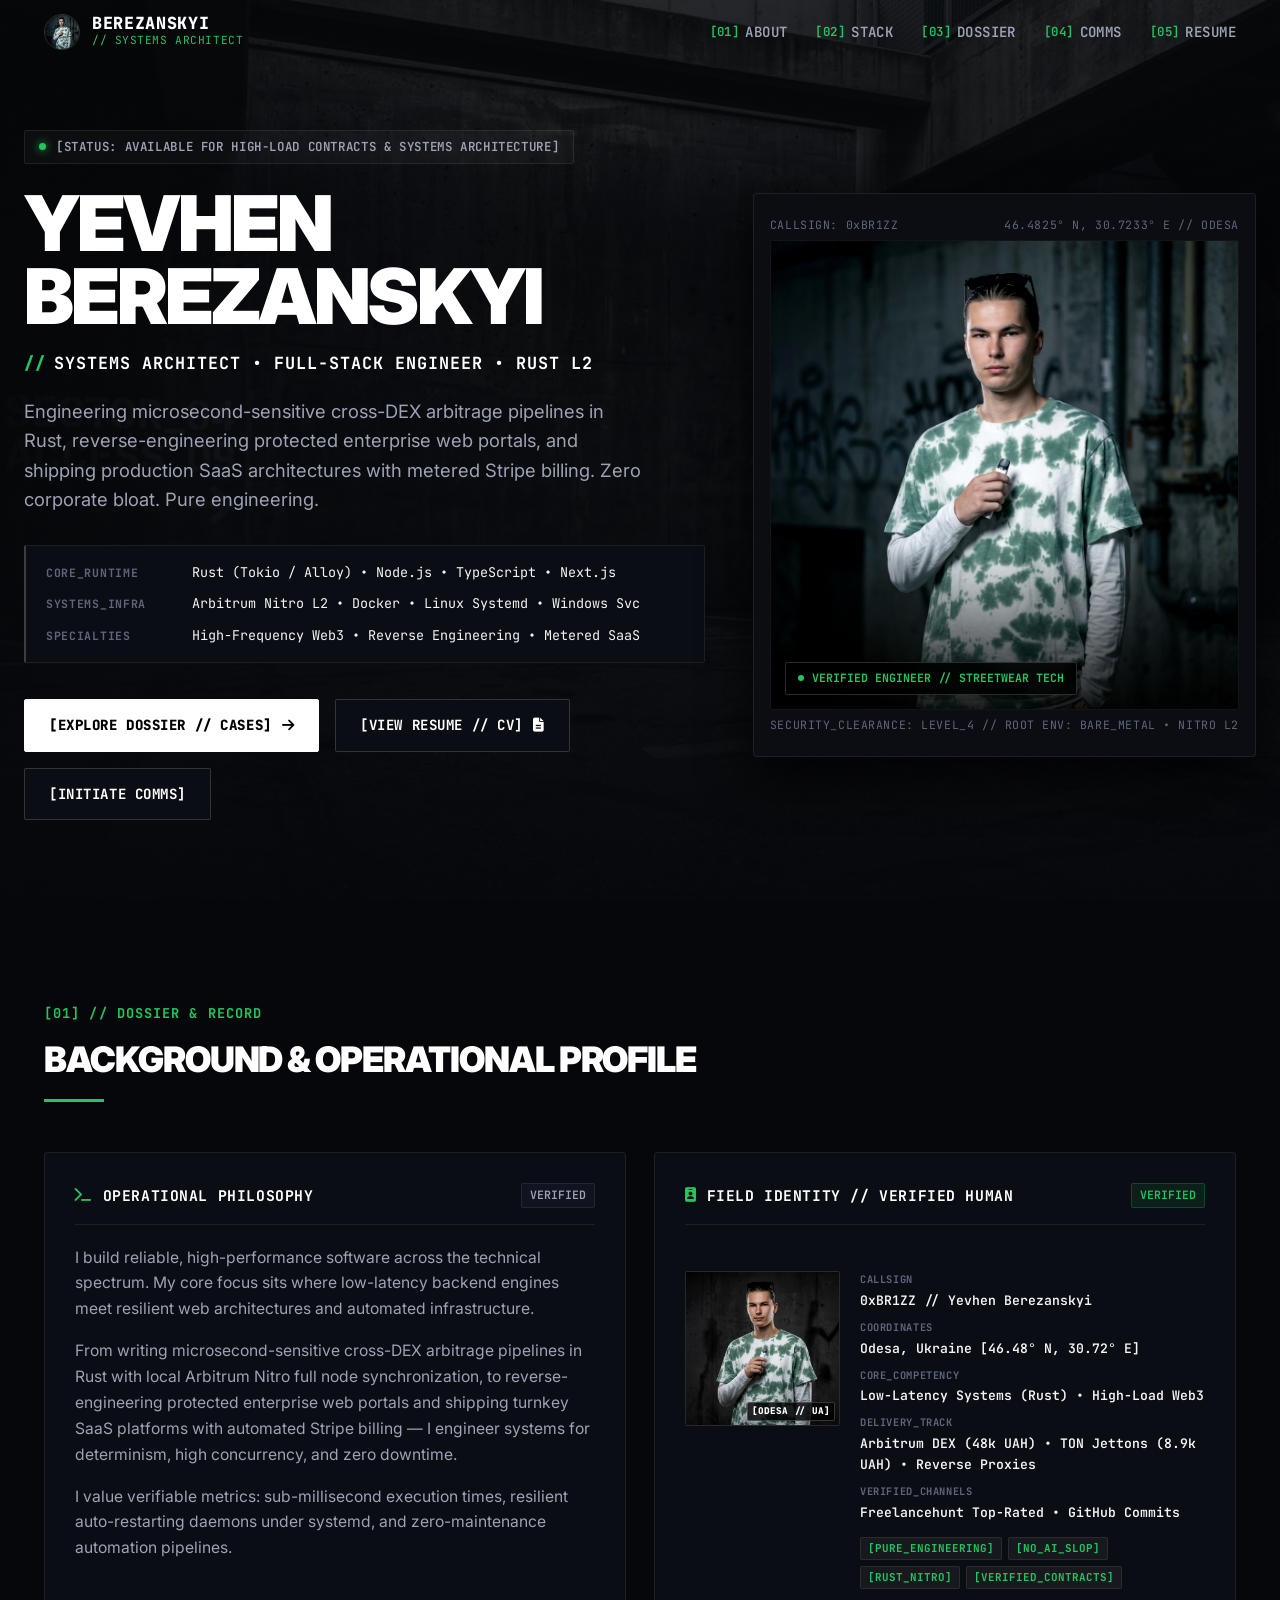
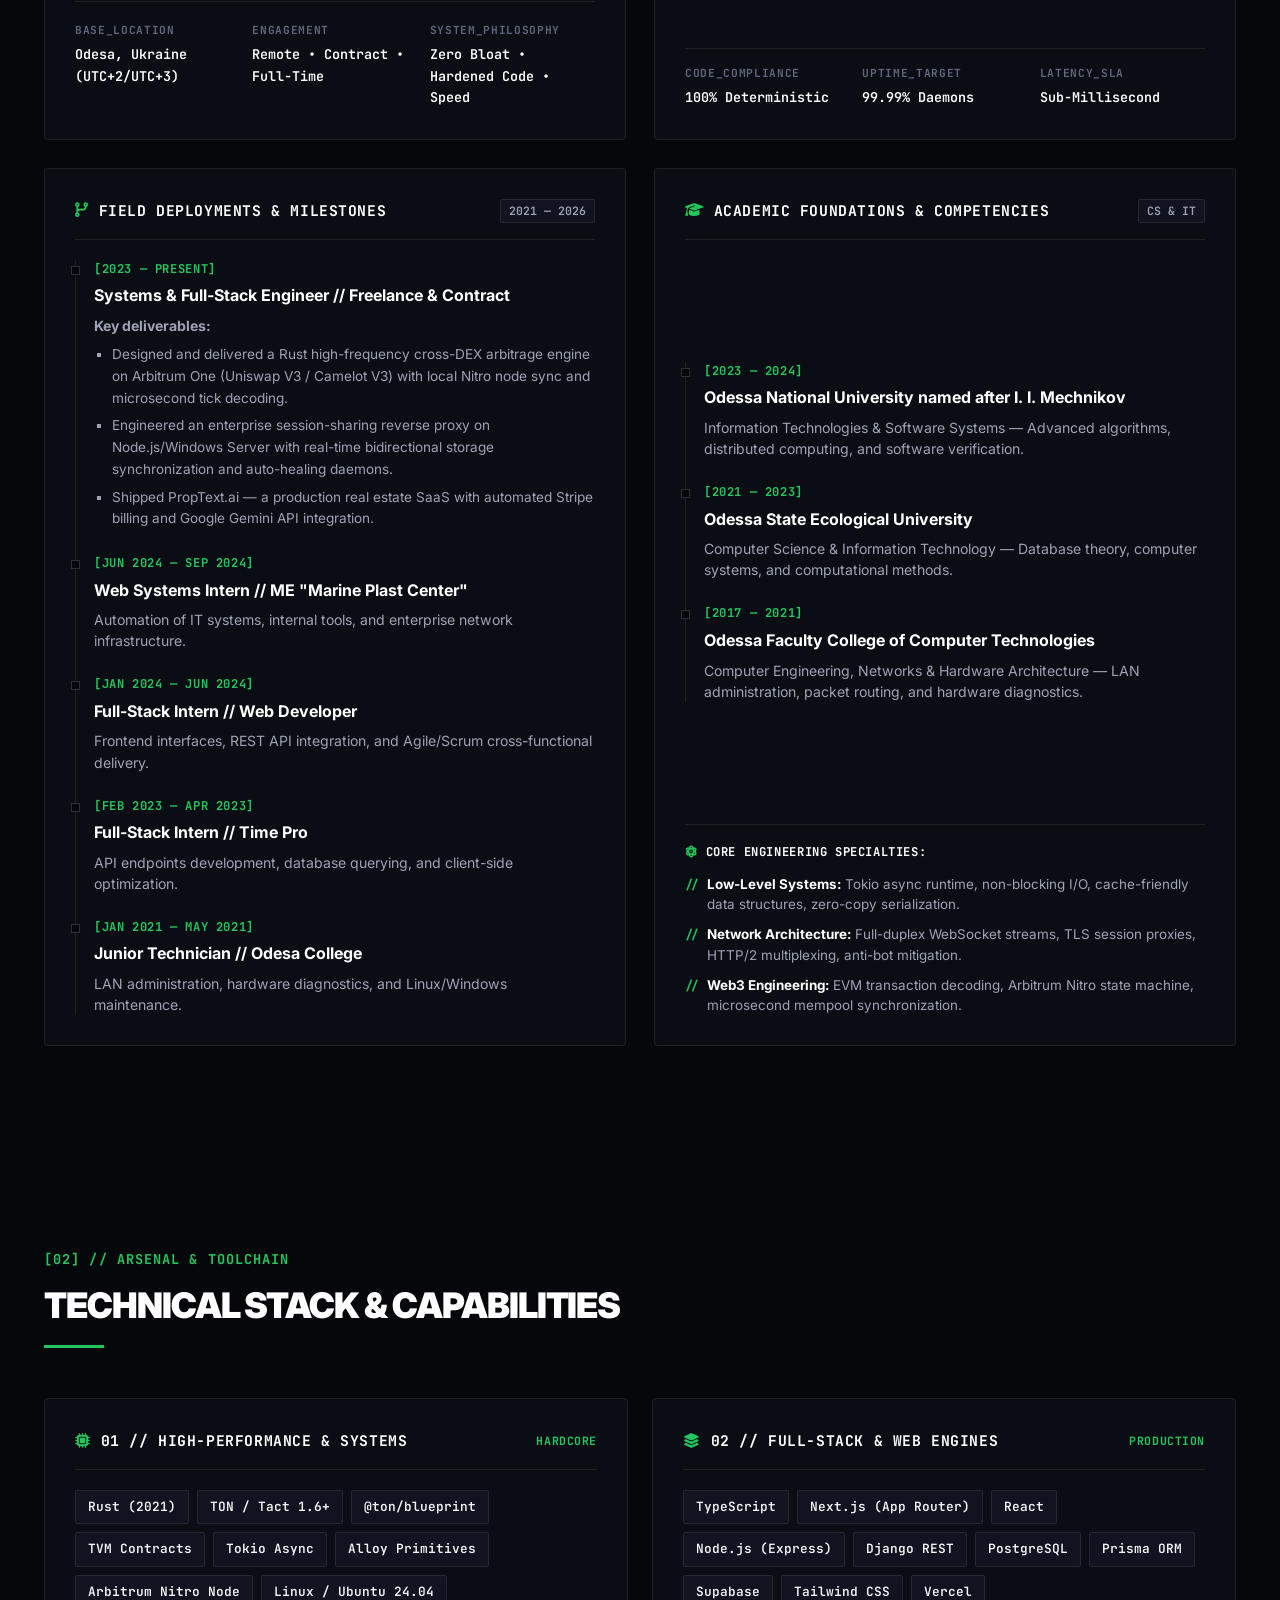
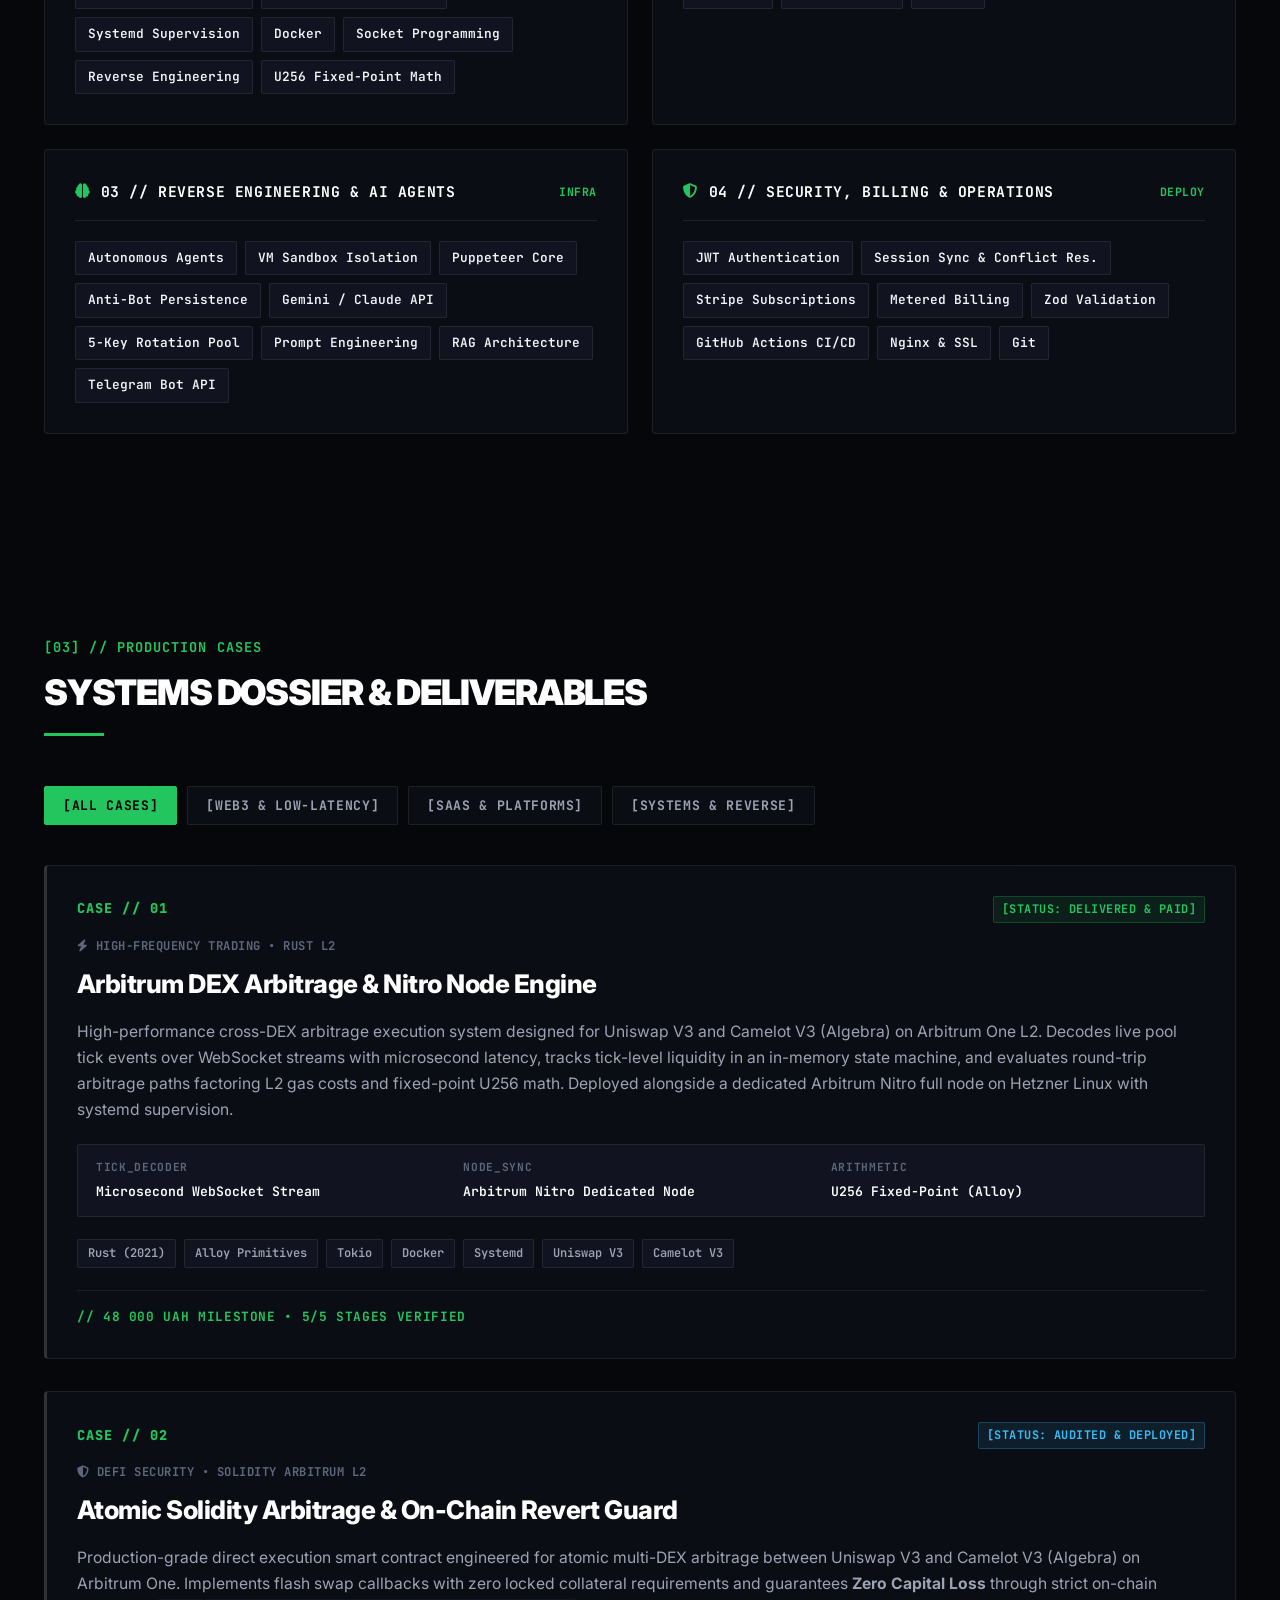
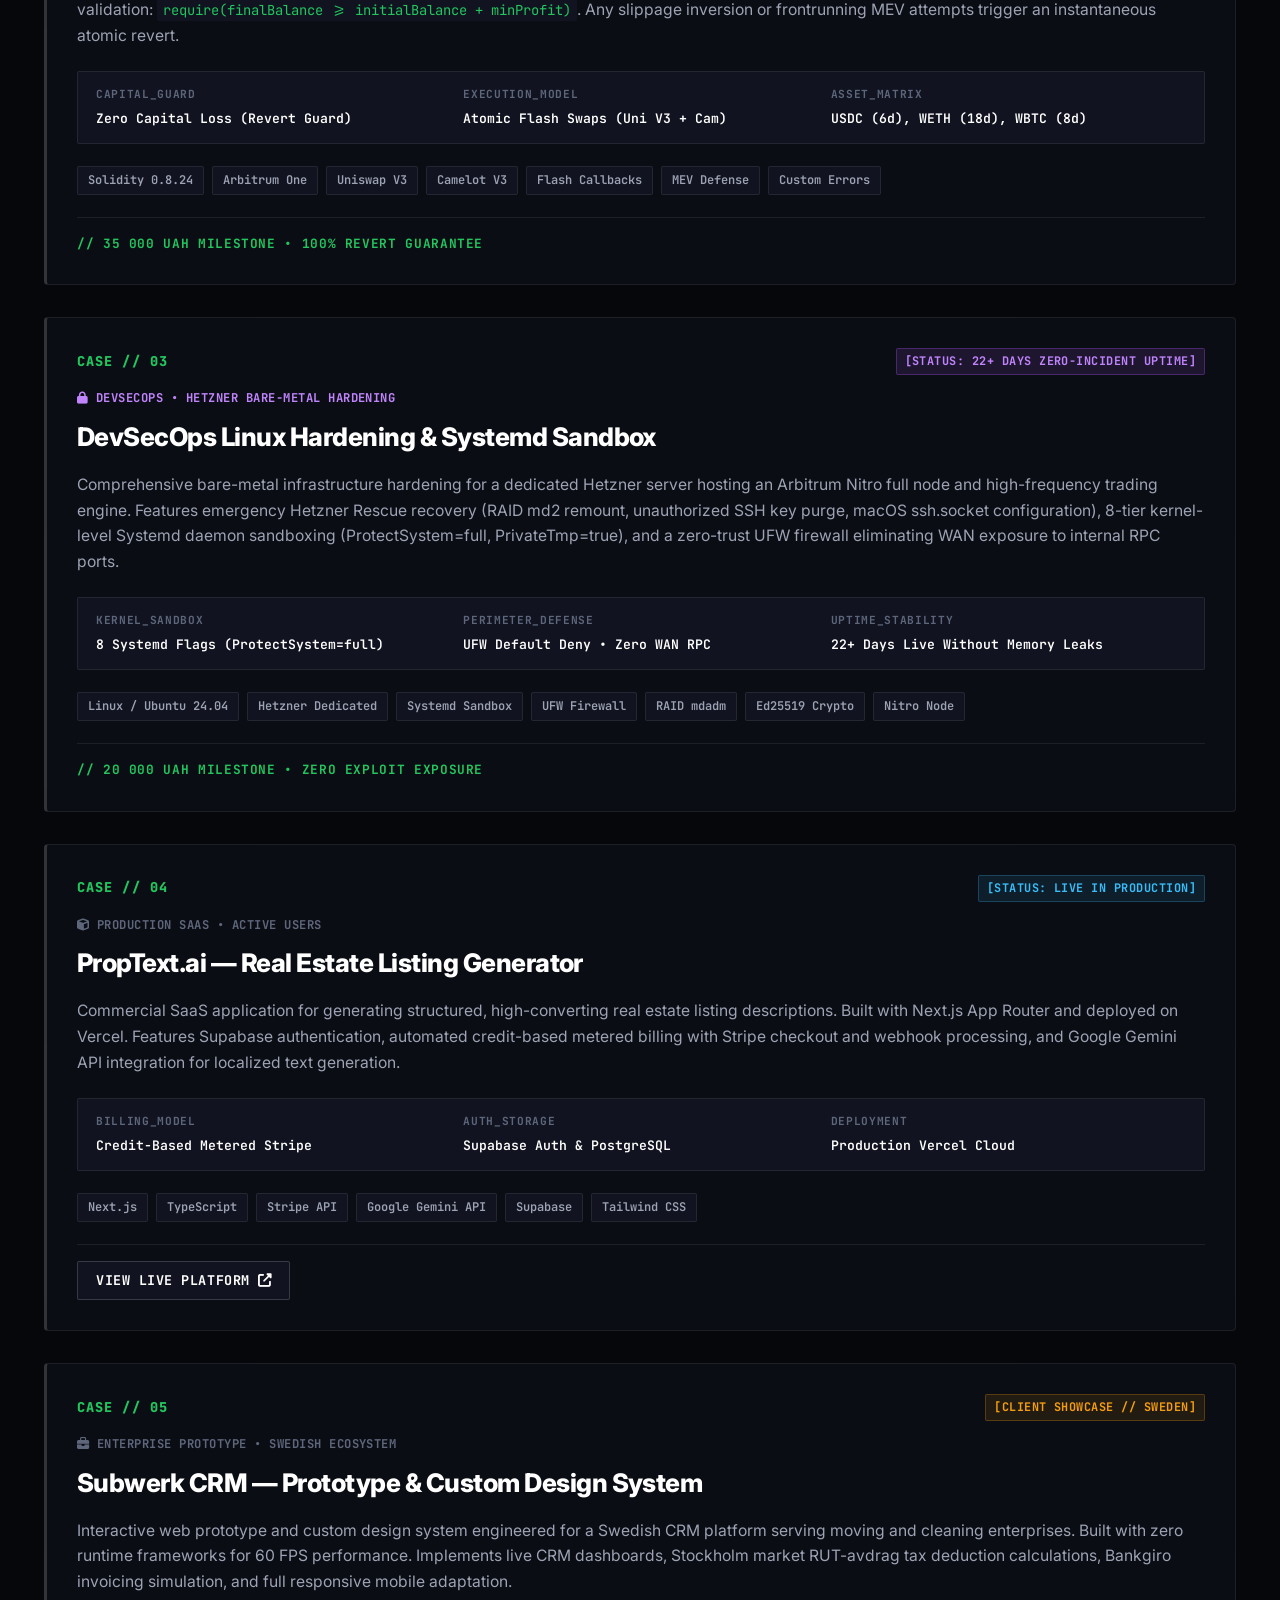
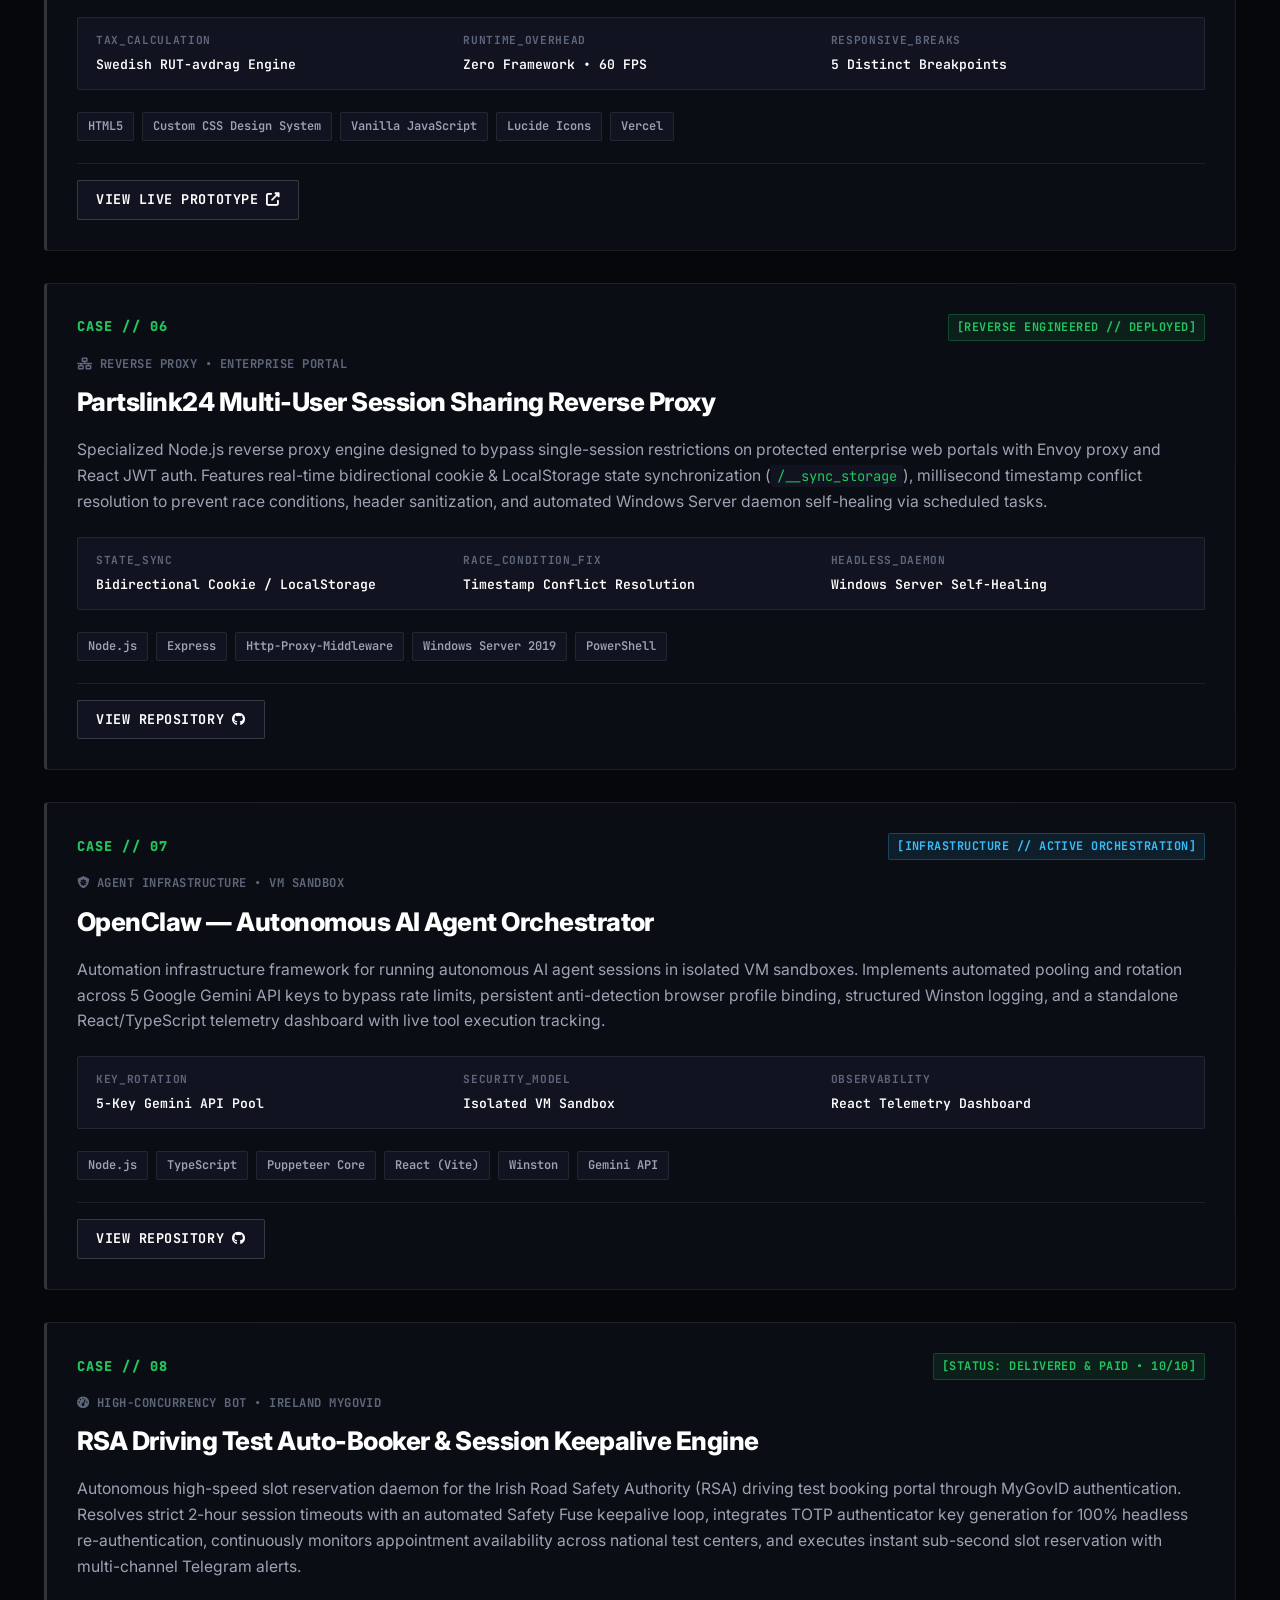
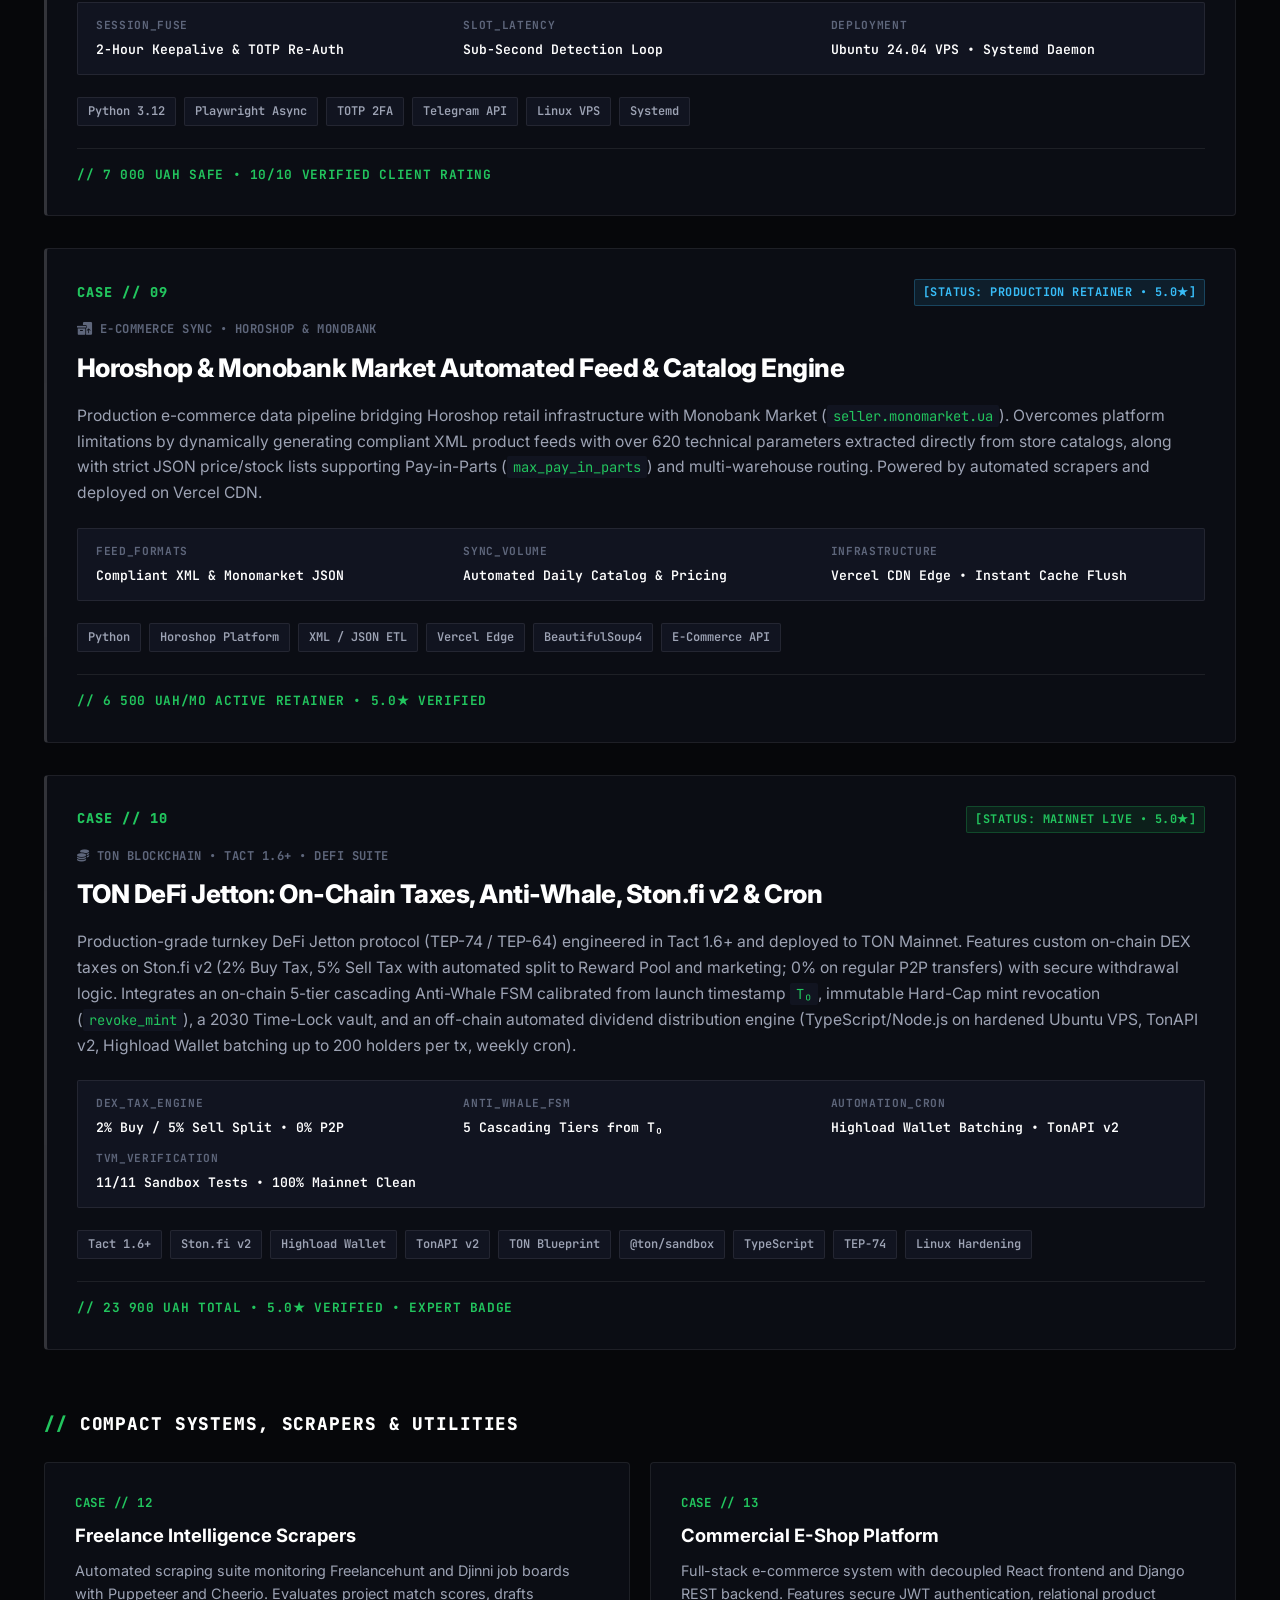
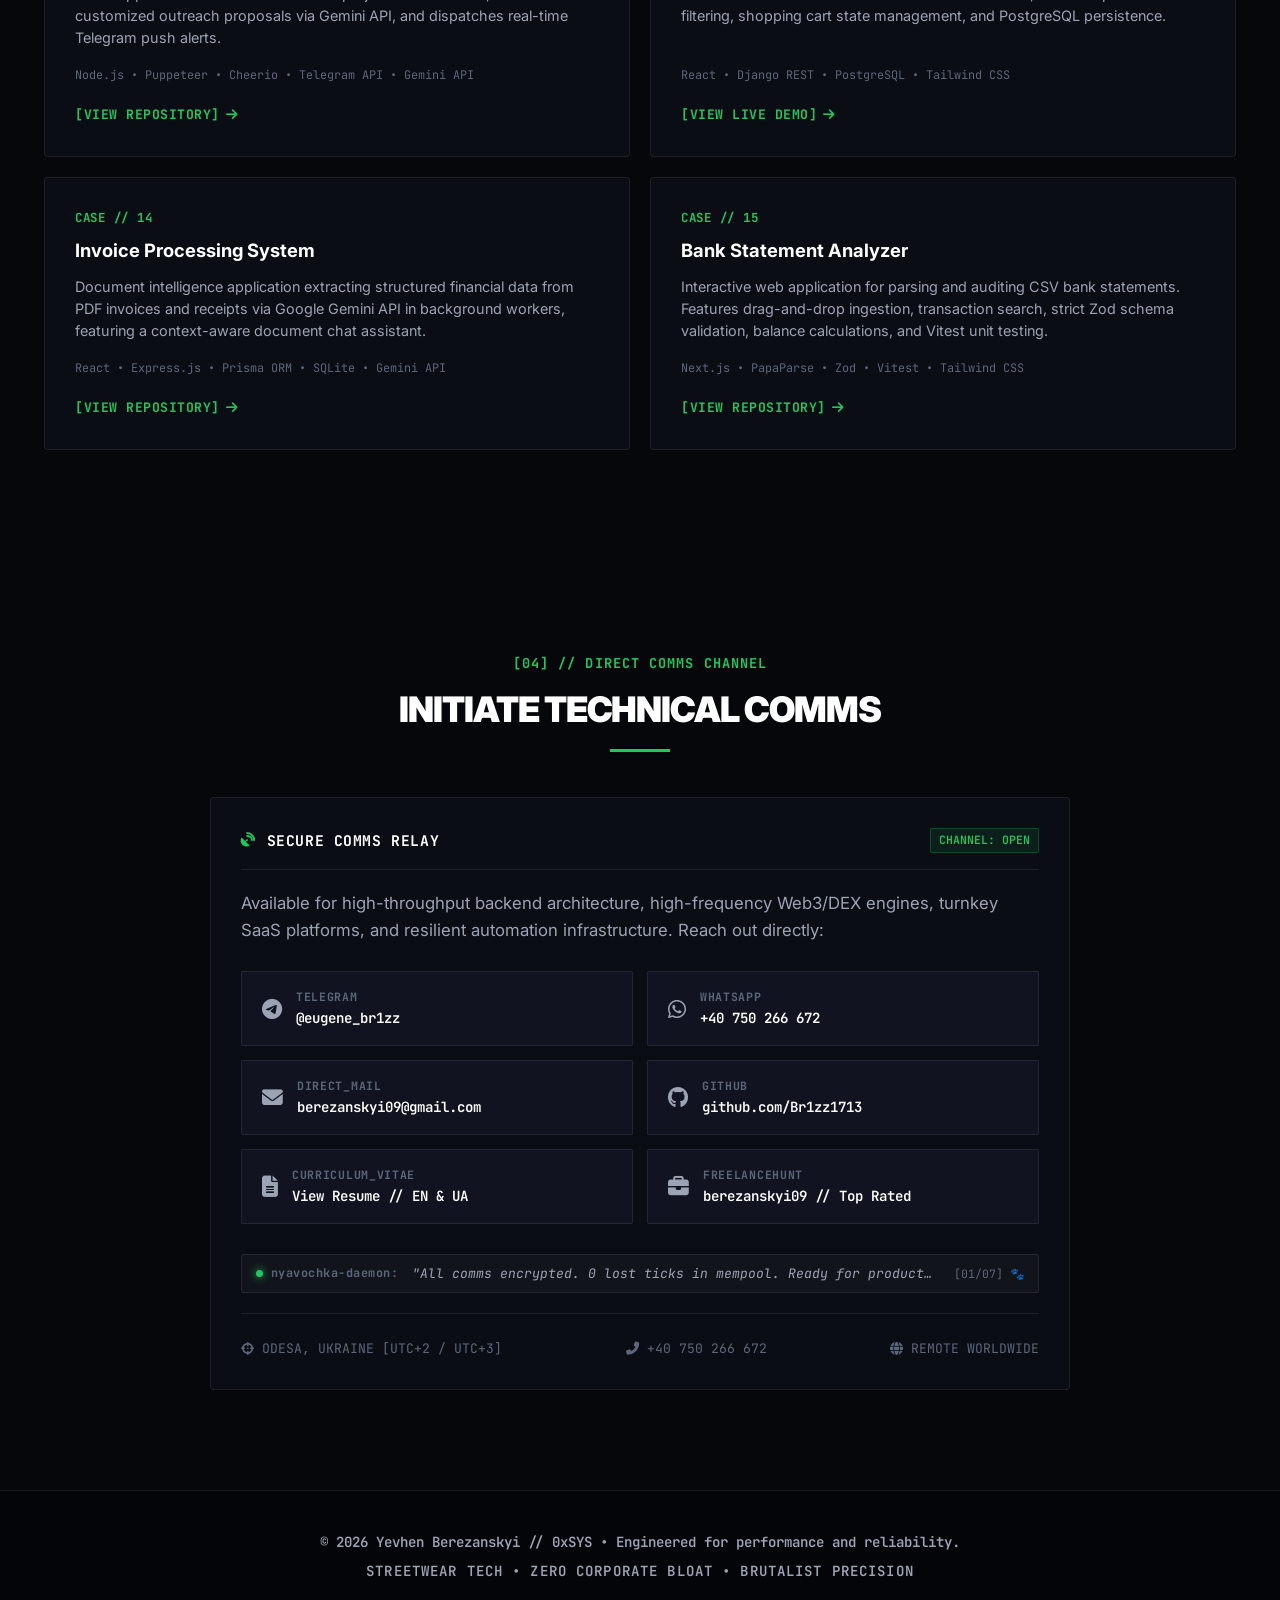
==== index.html @ f152e5a4 "feat(showcase): upgrade Case 10 to full Phase 2 DeFi Suite (Ston.fi v2, Taxes, Highload Cron)" ====
<!DOCTYPE html>
<html lang="en" data-theme="dark">

<head>
    <meta charset="UTF-8">
    <meta name="viewport" content="width=device-width, initial-scale=1.0">
    <meta name="description" content="Yevhen Berezanskyi — Systems Architect & Full-Stack Engineer. High-throughput Rust Arbitrum Nitro engines, enterprise reverse engineering, session proxies, and production SaaS platforms.">
    <meta name="author" content="Yevhen Berezanskyi">
    <title>Yevhen Berezanskyi // Systems Architect & Full-Stack Engineer</title>
    <link rel="preconnect" href="https://fonts.googleapis.com">
    <link rel="preconnect" href="https://fonts.gstatic.com" crossorigin>
    <link href="https://fonts.googleapis.com/css2?family=Inter:wght@400;500;600;700;800;900&family=JetBrains+Mono:wght@400;500;600;700&display=swap" rel="stylesheet">
    <link rel="stylesheet" href="styles.min.css?v=3.6.0">
    <link rel="stylesheet" href="https://cdnjs.cloudflare.com/ajax/libs/font-awesome/6.5.1/css/all.min.css"
        crossorigin="anonymous" referrerpolicy="no-referrer" />
</head>

<body>
    <!-- HEADER -->
    <header class="main-header">
        <div class="header-content-wrapper">
            <div class="logo">
                <a href="#hero-section">
                    <img src="images/yevhen-pro-street.jpg" alt="Yevhen Avatar" class="logo-avatar">
                    <div class="logo-text-group">
                        <span class="logo-name">BEREZANSKYI</span>
                        <span class="logo-tag">// SYSTEMS ARCHITECT</span>
                    </div>
                </a>
            </div>

            <div class="header-controls">
                <button class="hamburger-menu" aria-label="Open Navigation">
                    <span class="bar"></span>
                    <span class="bar"></span>
                    <span class="bar"></span>
                </button>
            </div>

            <nav class="main-nav">
                <ul>
                    <li><a href="#about"><span class="nav-idx">[01]</span> ABOUT</a></li>
                    <li><a href="#skills"><span class="nav-idx">[02]</span> STACK</a></li>
                    <li><a href="#projects"><span class="nav-idx">[03]</span> DOSSIER</a></li>
                    <li><a href="#contact"><span class="nav-idx">[04]</span> COMMS</a></li>
                    <li><a href="resume/Resume_Yevhen_Berezanskyi_EN.html" target="_blank"><span class="nav-idx">[05]</span> RESUME</a></li>
                </ul>
            </nav>
        </div>
    </header>

    <!-- HERO SECTION -->
    <section id="hero-section">
        
        
        <div class="hero-editorial-container">
            <!-- LEFT COLUMN: EDITORIAL CONTENT -->
            <div class="hero-editorial-content">
                <div class="hero-top-status-bar">
                    <span class="pulse-dot"></span>
                    <span class="status-code">[STATUS: AVAILABLE FOR HIGH-LOAD CONTRACTS & SYSTEMS ARCHITECTURE]</span>
                </div>

                <h1 class="hero-glitch-title">
                    <span class="title-first">YEVHEN</span>
                    <span class="title-last">BEREZANSKYI</span>
                </h1>

                <div class="hero-badge-tagline">
                    <span class="hud-slash">//</span> SYSTEMS ARCHITECT &bull; FULL-STACK ENGINEER &bull; RUST L2
                </div>

                <p class="hero-manifesto-text">
                    Engineering microsecond-sensitive cross-DEX arbitrage pipelines in Rust, reverse-engineering protected enterprise web portals, and shipping production SaaS architectures with metered Stripe billing. Zero corporate bloat. Pure engineering.
                </p>

                <!-- SPECS HUD TABLE -->
                <div class="hero-specs-dossier">
                    <div class="spec-row">
                        <span class="spec-key">CORE_RUNTIME</span>
                        <span class="spec-val">Rust (Tokio / Alloy) &bull; Node.js &bull; TypeScript &bull; Next.js</span>
                    </div>
                    <div class="spec-row">
                        <span class="spec-key">SYSTEMS_INFRA</span>
                        <span class="spec-val">Arbitrum Nitro L2 &bull; Docker &bull; Linux Systemd &bull; Windows Svc</span>
                    </div>
                    <div class="spec-row">
                        <span class="spec-key">SPECIALTIES</span>
                        <span class="spec-val">High-Frequency Web3 &bull; Reverse Engineering &bull; Metered SaaS</span>
                    </div>
                </div>

                <!-- CTA GROUP -->
                <div class="hero-actions-group">
                    <a href="#projects" class="btn btn-tactical-primary">
                        <span>[EXPLORE DOSSIER // CASES]</span>
                        <i class="fas fa-arrow-right"></i>
                    </a>
                    <a href="resume/Resume_Yevhen_Berezanskyi_EN.html" target="_blank" class="btn btn-tactical-secondary">
                        <span>[VIEW RESUME // CV]</span>
                        <i class="fas fa-file-alt"></i>
                    </a>
                    <a href="#contact" class="btn btn-tactical-secondary">
                        <span>[INITIATE COMMS]</span>
                    </a>
                </div>
            </div>

            <!-- RIGHT COLUMN: EDITORIAL INDUSTRIAL PORTRAIT -->
            <div class="hero-poster-frame">
                
                
                
                
                
                <div class="hud-meta-header">
                    <span class="meta-stamp">CALLSIGN: 0xBR1ZZ</span>
                    <span class="meta-coords">46.4825° N, 30.7233° E // ODESA</span>
                </div>

                <div class="poster-image-wrapper">
                    <img src="images/yevhen-pro-street.jpg" alt="Yevhen Berezanskyi - Systems Architect & Full-Stack Engineer" class="poster-character-img" id="hero-poster-img" width="560" height="560">
                    <div class="poster-gradient-fade"></div>
                    <div class="poster-tag-sticker">
                        <span class="sticker-dot"></span>
                        <span class="sticker-text">VERIFIED ENGINEER // STREETWEAR TECH</span>
                    </div>
                </div>

                <div class="hud-meta-footer">
                    <span>SECURITY_CLEARANCE: LEVEL_4 // ROOT</span>
                    <span>ENV: BARE_METAL &bull; NITRO L2</span>
                </div>
            </div>
        </div>
    </section>

    <!-- ABOUT SECTION -->
    <section id="about" class="content-section">
        <div class="tactical-section-header">
            <span class="section-tag">[01] // DOSSIER & RECORD</span>
            <h2>BACKGROUND & OPERATIONAL PROFILE</h2>
            <div class="tactical-line"></div>
        </div>

        <div class="about-grid">
            <div class="about-card summary-card tactical-box">
                <div class="box-header">
                    <span class="box-title"><i class="fas fa-terminal"></i> OPERATIONAL PHILOSOPHY</span>
                    <span class="box-badge">VERIFIED</span>
                </div>
                <p>
                    I build reliable, high-performance software across the technical spectrum. My core focus sits where low-latency backend engines meet resilient web architectures and automated infrastructure.
                </p>
                <p>
                    From writing microsecond-sensitive cross-DEX arbitrage pipelines in Rust with local Arbitrum Nitro full node synchronization, to reverse-engineering protected enterprise web portals and shipping turnkey SaaS platforms with automated Stripe billing — I engineer systems for determinism, high concurrency, and zero downtime.
                </p>
                <p>
                    I value verifiable metrics: sub-millisecond execution times, resilient auto-restarting daemons under systemd, and zero-maintenance automation pipelines.
                </p>

                <div class="summary-specs-grid">
                    <div class="spec-chip">
                        <span class="chip-label">BASE_LOCATION</span>
                        <span class="chip-value">Odesa, Ukraine (UTC+2/UTC+3)</span>
                    </div>
                    <div class="spec-chip">
                        <span class="chip-label">ENGAGEMENT</span>
                        <span class="chip-value">Remote &bull; Contract &bull; Full-Time</span>
                    </div>
                    <div class="spec-chip">
                        <span class="chip-label">SYSTEM_PHILOSOPHY</span>
                        <span class="chip-value">Zero Bloat &bull; Hardened Code &bull; Speed</span>
                    </div>
                </div>
            </div>

            <!-- IDENTITY CARD // VERIFIED DOSSIER -->
            <div class="about-card identity-card tactical-box">
                <div class="box-header">
                    <span class="box-title"><i class="fas fa-id-badge"></i> FIELD IDENTITY // VERIFIED HUMAN</span>
                    <span class="box-badge status-open">VERIFIED</span>
                </div>
                <div class="identity-content-wrapper">
                    <div class="identity-photo-frame">
                        <img src="images/yevhen-pro-studio.jpg" alt="Yevhen Berezanskyi - Verified Developer" class="identity-irl-photo">
                        <div class="identity-photo-stamp">[ODESA // UA]</div>
                    </div>
                    <div class="identity-details">
                        <div class="identity-row">
                            <span class="id-key">CALLSIGN</span>
                            <span class="id-val">0xBR1ZZ // Yevhen Berezanskyi</span>
                        </div>
                        <div class="identity-row">
                            <span class="id-key">COORDINATES</span>
                            <span class="id-val">Odesa, Ukraine [46.48° N, 30.72° E]</span>
                        </div>
                        <div class="identity-row">
                            <span class="id-key">CORE_COMPETENCY</span>
                            <span class="id-val">Low-Latency Systems (Rust) &bull; High-Load Web3</span>
                        </div>
                        <div class="identity-row">
                            <span class="id-key">DELIVERY_TRACK</span>
                            <span class="id-val">Arbitrum DEX (48k UAH) &bull; TON Jettons (8.9k UAH) &bull; Reverse Proxies</span>
                        </div>
                        <div class="identity-row">
                            <span class="id-key">VERIFIED_CHANNELS</span>
                            <span class="id-val">Freelancehunt Top-Rated &bull; GitHub Commits</span>
                        </div>
                        <div class="identity-badges">
                            <span class="tape-badge">[PURE_ENGINEERING]</span>
                            <span class="tape-badge">[NO_AI_SLOP]</span>
                            <span class="tape-badge">[RUST_NITRO]</span>
                            <span class="tape-badge">[VERIFIED_CONTRACTS]</span>
                        </div>
                    </div>
                </div>

                <div class="summary-specs-grid identity-specs-grid">
                    <div class="spec-chip">
                        <span class="chip-label">CODE_COMPLIANCE</span>
                        <span class="chip-value">100% Deterministic</span>
                    </div>
                    <div class="spec-chip">
                        <span class="chip-label">UPTIME_TARGET</span>
                        <span class="chip-value">99.99% Daemons</span>
                    </div>
                    <div class="spec-chip">
                        <span class="chip-label">LATENCY_SLA</span>
                        <span class="chip-value">Sub-Millisecond</span>
                    </div>
                </div>
            </div>

            <div class="about-card experience-card tactical-box">
                <div class="box-header">
                    <span class="box-title"><i class="fas fa-code-branch"></i> FIELD DEPLOYMENTS & MILESTONES</span>
                    <span class="box-badge">2021 &mdash; 2026</span>
                </div>
                <ul class="timeline-list">
                    <li>
                        <span class="timeline-date">[2023 &mdash; PRESENT]</span>
                        <h4>Systems & Full-Stack Engineer // Freelance & Contract</h4>
                        <p class="detail-text">
                            <strong>Key deliverables:</strong>
                        </p>
                        <ul class="tactical-bullets">
                            <li>Designed and delivered a Rust high-frequency cross-DEX arbitrage engine on Arbitrum One (Uniswap V3 / Camelot V3) with local Nitro node sync and microsecond tick decoding.</li>
                            <li>Engineered an enterprise session-sharing reverse proxy on Node.js/Windows Server with real-time bidirectional storage synchronization and auto-healing daemons.</li>
                            <li>Shipped PropText.ai — a production real estate SaaS with automated Stripe billing and Google Gemini API integration.</li>
                        </ul>
                    </li>
                    <li>
                        <span class="timeline-date">[JUN 2024 &mdash; SEP 2024]</span>
                        <h4>Web Systems Intern // ME "Marine Plast Center"</h4>
                        <p class="detail-text">Automation of IT systems, internal tools, and enterprise network infrastructure.</p>
                    </li>
                    <li>
                        <span class="timeline-date">[JAN 2024 &mdash; JUN 2024]</span>
                        <h4>Full-Stack Intern // Web Developer</h4>
                        <p class="detail-text">Frontend interfaces, REST API integration, and Agile/Scrum cross-functional delivery.</p>
                    </li>
                    <li>
                        <span class="timeline-date">[FEB 2023 &mdash; APR 2023]</span>
                        <h4>Full-Stack Intern // Time Pro</h4>
                        <p class="detail-text">API endpoints development, database querying, and client-side optimization.</p>
                    </li>
                    <li>
                        <span class="timeline-date">[JAN 2021 &mdash; MAY 2021]</span>
                        <h4>Junior Technician // Odesa College</h4>
                        <p class="detail-text">LAN administration, hardware diagnostics, and Linux/Windows maintenance.</p>
                    </li>
                </ul>
            </div>

            <div class="about-card education-card tactical-box">
                <div class="box-header">
                    <span class="box-title"><i class="fas fa-graduation-cap"></i> ACADEMIC FOUNDATIONS & COMPETENCIES</span>
                    <span class="box-badge">CS & IT</span>
                </div>
                <ul class="timeline-list">
                    <li>
                        <span class="timeline-date">[2023 &mdash; 2024]</span>
                        <h4>Odessa National University named after I. I. Mechnikov</h4>
                        <p class="detail-text">Information Technologies & Software Systems &mdash; Advanced algorithms, distributed computing, and software verification.</p>
                    </li>
                    <li>
                        <span class="timeline-date">[2021 &mdash; 2023]</span>
                        <h4>Odessa State Ecological University</h4>
                        <p class="detail-text">Computer Science & Information Technology &mdash; Database theory, computer systems, and computational methods.</p>
                    </li>
                    <li>
                        <span class="timeline-date">[2017 &mdash; 2021]</span>
                        <h4>Odessa Faculty College of Computer Technologies</h4>
                        <p class="detail-text">Computer Engineering, Networks & Hardware Architecture &mdash; LAN administration, packet routing, and hardware diagnostics.</p>
                    </li>
                </ul>

                <div class="academic-foundations-block">
                    <h5 class="foundations-title"><i class="fas fa-atom"></i> CORE ENGINEERING SPECIALTIES:</h5>
                    <div class="foundations-grid">
                        <div class="foundation-item">
                            <span class="f-bullet">//</span>
                            <span class="f-text"><strong>Low-Level Systems:</strong> Tokio async runtime, non-blocking I/O, cache-friendly data structures, zero-copy serialization.</span>
                        </div>
                        <div class="foundation-item">
                            <span class="f-bullet">//</span>
                            <span class="f-text"><strong>Network Architecture:</strong> Full-duplex WebSocket streams, TLS session proxies, HTTP/2 multiplexing, anti-bot mitigation.</span>
                        </div>
                        <div class="foundation-item">
                            <span class="f-bullet">//</span>
                            <span class="f-text"><strong>Web3 Engineering:</strong> EVM transaction decoding, Arbitrum Nitro state machine, microsecond mempool synchronization.</span>
                        </div>
                    </div>
                </div>
            </div>
        </div>
    </section>

    <!-- SKILLS SECTION -->
    <section id="skills" class="content-section">
        <div class="tactical-section-header">
            <span class="section-tag">[02] // ARSENAL & TOOLCHAIN</span>
            <h2>TECHNICAL STACK & CAPABILITIES</h2>
            <div class="tactical-line"></div>
        </div>

        <div class="skills-grid">
            <div class="skill-group-card tactical-box">
                <div class="box-header">
                    <span class="box-title"><i class="fas fa-microchip"></i> 01 // HIGH-PERFORMANCE & SYSTEMS</span>
                    <span class="tech-tag-status">HARDCORE</span>
                </div>
                <div class="skills-tags">
                    <span class="skill-tag">Rust (2021)</span>
                    <span class="skill-tag">TON / Tact 1.6+</span>
                    <span class="skill-tag">@ton/blueprint</span>
                    <span class="skill-tag">TVM Contracts</span>
                    <span class="skill-tag">Tokio Async</span>
                    <span class="skill-tag">Alloy Primitives</span>
                    <span class="skill-tag">Arbitrum Nitro Node</span>
                    <span class="skill-tag">Linux / Ubuntu 24.04</span>
                    <span class="skill-tag">Systemd Supervision</span>
                    <span class="skill-tag">Docker</span>
                    <span class="skill-tag">Socket Programming</span>
                    <span class="skill-tag">Reverse Engineering</span>
                    <span class="skill-tag">U256 Fixed-Point Math</span>
                </div>
            </div>

            <div class="skill-group-card tactical-box">
                <div class="box-header">
                    <span class="box-title"><i class="fas fa-layer-group"></i> 02 // FULL-STACK & WEB ENGINES</span>
                    <span class="tech-tag-status">PRODUCTION</span>
                </div>
                <div class="skills-tags">
                    <span class="skill-tag">TypeScript</span>
                    <span class="skill-tag">Next.js (App Router)</span>
                    <span class="skill-tag">React</span>
                    <span class="skill-tag">Node.js (Express)</span>
                    <span class="skill-tag">Django REST</span>
                    <span class="skill-tag">PostgreSQL</span>
                    <span class="skill-tag">Prisma ORM</span>
                    <span class="skill-tag">Supabase</span>
                    <span class="skill-tag">Tailwind CSS</span>
                    <span class="skill-tag">Vercel</span>
                </div>
            </div>

            <div class="skill-group-card tactical-box">
                <div class="box-header">
                    <span class="box-title"><i class="fas fa-brain"></i> 03 // REVERSE ENGINEERING & AI AGENTS</span>
                    <span class="tech-tag-status">INFRA</span>
                </div>
                <div class="skills-tags">
                    <span class="skill-tag">Autonomous Agents</span>
                    <span class="skill-tag">VM Sandbox Isolation</span>
                    <span class="skill-tag">Puppeteer Core</span>
                    <span class="skill-tag">Anti-Bot Persistence</span>
                    <span class="skill-tag">Gemini / Claude API</span>
                    <span class="skill-tag">5-Key Rotation Pool</span>
                    <span class="skill-tag">Prompt Engineering</span>
                    <span class="skill-tag">RAG Architecture</span>
                    <span class="skill-tag">Telegram Bot API</span>
                </div>
            </div>

            <div class="skill-group-card tactical-box">
                <div class="box-header">
                    <span class="box-title"><i class="fas fa-shield-alt"></i> 04 // SECURITY, BILLING & OPERATIONS</span>
                    <span class="tech-tag-status">DEPLOY</span>
                </div>
                <div class="skills-tags">
                    <span class="skill-tag">JWT Authentication</span>
                    <span class="skill-tag">Session Sync & Conflict Res.</span>
                    <span class="skill-tag">Stripe Subscriptions</span>
                    <span class="skill-tag">Metered Billing</span>
                    <span class="skill-tag">Zod Validation</span>
                    <span class="skill-tag">GitHub Actions CI/CD</span>
                    <span class="skill-tag">Nginx & SSL</span>
                    <span class="skill-tag">Git</span>
                </div>
            </div>
        </div>
    </section>

    <!-- PROJECTS SECTION -->
    <section id="projects" class="content-section">
        <div class="tactical-section-header">
            <span class="section-tag">[03] // PRODUCTION CASES</span>
            <h2>SYSTEMS DOSSIER & DELIVERABLES</h2>
            <div class="tactical-line"></div>
        </div>

        <div class="project-filters">
            <button class="filter-btn active" data-filter="all">[ALL CASES]</button>
            <button class="filter-btn" data-filter="web3">[WEB3 & LOW-LATENCY]</button>
            <button class="filter-btn" data-filter="saas">[SAAS & PLATFORMS]</button>
            <button class="filter-btn" data-filter="systems">[SYSTEMS & REVERSE]</button>
        </div>

        <!-- TIER 1: FLAGSHIP DOSSIER -->
        <div class="featured-projects-grid">

            <!-- PROJECT 1: Arbitrum DEX Engine -->
            <article class="project-card featured tactical-box" data-category="systems web3">
                <div class="project-dossier-top">
                    <div class="dossier-case-number">CASE // 01</div>
                    <div class="dossier-stamp stamp-green">[STATUS: DELIVERED &amp; PAID]</div>
                </div>

                <div class="project-card-header">
                    <div class="project-badge system-badge">
                        <i class="fas fa-bolt"></i> HIGH-FREQUENCY TRADING &bull; RUST L2
                    </div>
                </div>

                <h3>Arbitrum DEX Arbitrage & Nitro Node Engine</h3>
                
                <p class="project-description">
                    High-performance cross-DEX arbitrage execution system designed for Uniswap V3 and Camelot V3 (Algebra) on Arbitrum One L2. Decodes live pool tick events over WebSocket streams with microsecond latency, tracks tick-level liquidity in an in-memory state machine, and evaluates round-trip arbitrage paths factoring L2 gas costs and fixed-point U256 math. Deployed alongside a dedicated Arbitrum Nitro full node on Hetzner Linux with systemd supervision.
                </p>

                <div class="dossier-telemetry-grid">
                    <div class="telemetry-item">
                        <span class="telemetry-label">TICK_DECODER</span>
                        <span class="telemetry-val">Microsecond WebSocket Stream</span>
                    </div>
                    <div class="telemetry-item">
                        <span class="telemetry-label">NODE_SYNC</span>
                        <span class="telemetry-val">Arbitrum Nitro Dedicated Node</span>
                    </div>
                    <div class="telemetry-item">
                        <span class="telemetry-label">ARITHMETIC</span>
                        <span class="telemetry-val">U256 Fixed-Point (Alloy)</span>
                    </div>
                </div>

                <div class="project-tech-tags">
                    <span>Rust (2021)</span>
                    <span>Alloy Primitives</span>
                    <span>Tokio</span>
                    <span>Docker</span>
                    <span>Systemd</span>
                    <span>Uniswap V3</span>
                    <span>Camelot V3</span>
                </div>

                <div class="project-footer">
                    <span class="dossier-signoff">// 48 000 UAH MILESTONE &bull; 5/5 STAGES VERIFIED</span>
                </div>
            </article>

            <!-- PROJECT 2: Atomic Solidity Contract & Revert Guard -->
            <article class="project-card featured tactical-box" data-category="systems web3">
                <div class="project-dossier-top">
                    <div class="dossier-case-number">CASE // 02</div>
                    <div class="dossier-stamp stamp-cyan">[STATUS: AUDITED &amp; DEPLOYED]</div>
                </div>

                <div class="project-card-header">
                    <div class="project-badge system-badge">
                        <i class="fas fa-shield-halved"></i> DEFI SECURITY &bull; SOLIDITY ARBITRUM L2
                    </div>
                </div>

                <h3>Atomic Solidity Arbitrage &amp; On-Chain Revert Guard</h3>
                
                <p class="project-description">
                    Production-grade direct execution smart contract engineered for atomic multi-DEX arbitrage between Uniswap V3 and Camelot V3 (Algebra) on Arbitrum One. Implements flash swap callbacks with zero locked collateral requirements and guarantees <strong>Zero Capital Loss</strong> through strict on-chain validation: <code class="inline-code">require(finalBalance &gt;= initialBalance + minProfit)</code>. Any slippage inversion or frontrunning MEV attempts trigger an instantaneous atomic revert.
                </p>

                <div class="dossier-telemetry-grid">
                    <div class="telemetry-item">
                        <span class="telemetry-label">CAPITAL_GUARD</span>
                        <span class="telemetry-val">Zero Capital Loss (Revert Guard)</span>
                    </div>
                    <div class="telemetry-item">
                        <span class="telemetry-label">EXECUTION_MODEL</span>
                        <span class="telemetry-val">Atomic Flash Swaps (Uni V3 + Cam)</span>
                    </div>
                    <div class="telemetry-item">
                        <span class="telemetry-label">ASSET_MATRIX</span>
                        <span class="telemetry-val">USDC (6d), WETH (18d), WBTC (8d)</span>
                    </div>
                </div>

                <div class="project-tech-tags">
                    <span>Solidity 0.8.24</span>
                    <span>Arbitrum One</span>
                    <span>Uniswap V3</span>
                    <span>Camelot V3</span>
                    <span>Flash Callbacks</span>
                    <span>MEV Defense</span>
                    <span>Custom Errors</span>
                </div>

                <div class="project-footer">
                    <span class="dossier-signoff">// 35 000 UAH MILESTONE &bull; 100% REVERT GUARANTEE</span>
                </div>
            </article>

            <!-- PROJECT 3: DevSecOps Linux Hardening -->
            <article class="project-card featured tactical-box" data-category="systems web3">
                <div class="project-dossier-top">
                    <div class="dossier-case-number">CASE // 03</div>
                    <div class="dossier-stamp stamp-purple">[STATUS: 22+ DAYS ZERO-INCIDENT UPTIME]</div>
                </div>

                <div class="project-card-header">
                    <div class="project-badge security-badge">
                        <i class="fas fa-lock"></i> DEVSECOPS &bull; HETZNER BARE-METAL HARDENING
                    </div>
                </div>

                <h3>DevSecOps Linux Hardening &amp; Systemd Sandbox</h3>
                
                <p class="project-description">
                    Comprehensive bare-metal infrastructure hardening for a dedicated Hetzner server hosting an Arbitrum Nitro full node and high-frequency trading engine. Features emergency Hetzner Rescue recovery (RAID md2 remount, unauthorized SSH key purge, macOS ssh.socket configuration), 8-tier kernel-level Systemd daemon sandboxing (ProtectSystem=full, PrivateTmp=true), and a zero-trust UFW firewall eliminating WAN exposure to internal RPC ports.
                </p>

                <div class="dossier-telemetry-grid">
                    <div class="telemetry-item">
                        <span class="telemetry-label">KERNEL_SANDBOX</span>
                        <span class="telemetry-val">8 Systemd Flags (ProtectSystem=full)</span>
                    </div>
                    <div class="telemetry-item">
                        <span class="telemetry-label">PERIMETER_DEFENSE</span>
                        <span class="telemetry-val">UFW Default Deny &bull; Zero WAN RPC</span>
                    </div>
                    <div class="telemetry-item">
                        <span class="telemetry-label">UPTIME_STABILITY</span>
                        <span class="telemetry-val">22+ Days Live Without Memory Leaks</span>
                    </div>
                </div>

                <div class="project-tech-tags">
                    <span>Linux / Ubuntu 24.04</span>
                    <span>Hetzner Dedicated</span>
                    <span>Systemd Sandbox</span>
                    <span>UFW Firewall</span>
                    <span>RAID mdadm</span>
                    <span>Ed25519 Crypto</span>
                    <span>Nitro Node</span>
                </div>

                <div class="project-footer">
                    <span class="dossier-signoff">// 20 000 UAH MILESTONE &bull; ZERO EXPLOIT EXPOSURE</span>
                </div>
            </article>

            <!-- PROJECT 4: PropText.ai -->
            <article class="project-card featured tactical-box" data-category="saas automation">
                <div class="project-dossier-top">
                    <div class="dossier-case-number">CASE // 04</div>
                    <div class="dossier-stamp stamp-cyan">[STATUS: LIVE IN PRODUCTION]</div>
                </div>

                <div class="project-card-header">
                    <div class="project-badge saas-badge">
                        <i class="fas fa-cube"></i> PRODUCTION SAAS &bull; ACTIVE USERS
                    </div>
                </div>

                <h3>PropText.ai &mdash; Real Estate Listing Generator</h3>

                <p class="project-description">
                    Commercial SaaS application for generating structured, high-converting real estate listing descriptions. Built with Next.js App Router and deployed on Vercel. Features Supabase authentication, automated credit-based metered billing with Stripe checkout and webhook processing, and Google Gemini API integration for localized text generation.
                </p>

                <div class="dossier-telemetry-grid">
                    <div class="telemetry-item">
                        <span class="telemetry-label">BILLING_MODEL</span>
                        <span class="telemetry-val">Credit-Based Metered Stripe</span>
                    </div>
                    <div class="telemetry-item">
                        <span class="telemetry-label">AUTH_STORAGE</span>
                        <span class="telemetry-val">Supabase Auth & PostgreSQL</span>
                    </div>
                    <div class="telemetry-item">
                        <span class="telemetry-label">DEPLOYMENT</span>
                        <span class="telemetry-val">Production Vercel Cloud</span>
                    </div>
                </div>

                <div class="project-tech-tags">
                    <span>Next.js</span>
                    <span>TypeScript</span>
                    <span>Stripe API</span>
                    <span>Google Gemini API</span>
                    <span>Supabase</span>
                    <span>Tailwind CSS</span>
                </div>

                <div class="project-links">
                    <a href="https://proptext.online" target="_blank" rel="noopener noreferrer" class="btn btn-dossier-action">
                        <span>VIEW LIVE PLATFORM</span> <i class="fas fa-external-link-alt"></i>
                    </a>
                </div>
            </article>

            <!-- PROJECT 5: Subwerk CRM -->
            <article class="project-card featured tactical-box" data-category="saas systems">
                <div class="project-dossier-top">
                    <div class="dossier-case-number">CASE // 05</div>
                    <div class="dossier-stamp stamp-amber">[CLIENT SHOWCASE // SWEDEN]</div>
                </div>

                <div class="project-card-header">
                    <div class="project-badge client-badge">
                        <i class="fas fa-briefcase"></i> ENTERPRISE PROTOTYPE &bull; SWEDISH ECOSYSTEM
                    </div>
                </div>

                <h3>Subwerk CRM &mdash; Prototype & Custom Design System</h3>

                <p class="project-description">
                    Interactive web prototype and custom design system engineered for a Swedish CRM platform serving moving and cleaning enterprises. Built with zero runtime frameworks for 60 FPS performance. Implements live CRM dashboards, Stockholm market RUT-avdrag tax deduction calculations, Bankgiro invoicing simulation, and full responsive mobile adaptation.
                </p>

                <div class="dossier-telemetry-grid">
                    <div class="telemetry-item">
                        <span class="telemetry-label">TAX_CALCULATION</span>
                        <span class="telemetry-val">Swedish RUT-avdrag Engine</span>
                    </div>
                    <div class="telemetry-item">
                        <span class="telemetry-label">RUNTIME_OVERHEAD</span>
                        <span class="telemetry-val">Zero Framework &bull; 60 FPS</span>
                    </div>
                    <div class="telemetry-item">
                        <span class="telemetry-label">RESPONSIVE_BREAKS</span>
                        <span class="telemetry-val">5 Distinct Breakpoints</span>
                    </div>
                </div>

                <div class="project-tech-tags">
                    <span>HTML5</span>
                    <span>Custom CSS Design System</span>
                    <span>Vanilla JavaScript</span>
                    <span>Lucide Icons</span>
                    <span>Vercel</span>
                </div>

                <div class="project-links">
                    <a href="https://subwerk-landing.vercel.app" target="_blank" rel="noopener noreferrer" class="btn btn-dossier-action">
                        <span>VIEW LIVE PROTOTYPE</span> <i class="fas fa-external-link-alt"></i>
                    </a>
                </div>
            </article>

            <!-- PROJECT 6: Partslink24 Proxy -->
            <article class="project-card featured tactical-box" data-category="systems automation">
                <div class="project-dossier-top">
                    <div class="dossier-case-number">CASE // 06</div>
                    <div class="dossier-stamp stamp-green">[REVERSE ENGINEERED // DEPLOYED]</div>
                </div>

                <div class="project-card-header">
                    <div class="project-badge system-badge">
                        <i class="fas fa-network-wired"></i> REVERSE PROXY &bull; ENTERPRISE PORTAL
                    </div>
                </div>

                <h3>Partslink24 Multi-User Session Sharing Reverse Proxy</h3>

                <p class="project-description">
                    Specialized Node.js reverse proxy engine designed to bypass single-session restrictions on protected enterprise web portals with Envoy proxy and React JWT auth. Features real-time bidirectional cookie & LocalStorage state synchronization (<code class="inline-code">/__sync_storage</code>), millisecond timestamp conflict resolution to prevent race conditions, header sanitization, and automated Windows Server daemon self-healing via scheduled tasks.
                </p>

                <div class="dossier-telemetry-grid">
                    <div class="telemetry-item">
                        <span class="telemetry-label">STATE_SYNC</span>
                        <span class="telemetry-val">Bidirectional Cookie / LocalStorage</span>
                    </div>
                    <div class="telemetry-item">
                        <span class="telemetry-label">RACE_CONDITION_FIX</span>
                        <span class="telemetry-val">Timestamp Conflict Resolution</span>
                    </div>
                    <div class="telemetry-item">
                        <span class="telemetry-label">HEADLESS_DAEMON</span>
                        <span class="telemetry-val">Windows Server Self-Healing</span>
                    </div>
                </div>

                <div class="project-tech-tags">
                    <span>Node.js</span>
                    <span>Express</span>
                    <span>Http-Proxy-Middleware</span>
                    <span>Windows Server 2019</span>
                    <span>PowerShell</span>
                </div>

                <div class="project-links">
                    <a href="https://github.com/Br1zz1713/partslink-proxy" target="_blank" rel="noopener noreferrer" class="btn btn-dossier-action">
                        <span>VIEW REPOSITORY</span> <i class="fab fa-github"></i>
                    </a>
                </div>
            </article>

            <!-- PROJECT 7: OpenClaw Framework -->
            <article class="project-card featured tactical-box" data-category="automation systems">
                <div class="project-dossier-top">
                    <div class="dossier-case-number">CASE // 07</div>
                    <div class="dossier-stamp stamp-cyan">[INFRASTRUCTURE // ACTIVE ORCHESTRATION]</div>
                </div>

                <div class="project-card-header">
                    <div class="project-badge ai-badge">
                        <i class="fas fa-shield-virus"></i> AGENT INFRASTRUCTURE &bull; VM SANDBOX
                    </div>
                </div>

                <h3>OpenClaw &mdash; Autonomous AI Agent Orchestrator</h3>

                <p class="project-description">
                    Automation infrastructure framework for running autonomous AI agent sessions in isolated VM sandboxes. Implements automated pooling and rotation across 5 Google Gemini API keys to bypass rate limits, persistent anti-detection browser profile binding, structured Winston logging, and a standalone React/TypeScript telemetry dashboard with live tool execution tracking.
                </p>

                <div class="dossier-telemetry-grid">
                    <div class="telemetry-item">
                        <span class="telemetry-label">KEY_ROTATION</span>
                        <span class="telemetry-val">5-Key Gemini API Pool</span>
                    </div>
                    <div class="telemetry-item">
                        <span class="telemetry-label">SECURITY_MODEL</span>
                        <span class="telemetry-val">Isolated VM Sandbox</span>
                    </div>
                    <div class="telemetry-item">
                        <span class="telemetry-label">OBSERVABILITY</span>
                        <span class="telemetry-val">React Telemetry Dashboard</span>
                    </div>
                </div>

                <div class="project-tech-tags">
                    <span>Node.js</span>
                    <span>TypeScript</span>
                    <span>Puppeteer Core</span>
                    <span>React (Vite)</span>
                    <span>Winston</span>
                    <span>Gemini API</span>
                </div>

                <div class="project-links">
                    <a href="https://github.com/Br1zz1713/openclaw" target="_blank" rel="noopener noreferrer" class="btn btn-dossier-action">
                        <span>VIEW REPOSITORY</span> <i class="fab fa-github"></i>
                    </a>
                </div>
            </article>

            <!-- PROJECT 8: RSA Driving Test Auto-Booker & Session Keepalive Engine -->
            <article class="project-card featured tactical-box" data-category="systems">
                <div class="project-dossier-top">
                    <div class="dossier-case-number">CASE // 08</div>
                    <div class="dossier-stamp stamp-green">[STATUS: DELIVERED &amp; PAID &bull; 10/10]</div>
                </div>

                <div class="project-card-header">
                    <div class="project-badge system-badge">
                        <i class="fas fa-gauge-high"></i> HIGH-CONCURRENCY BOT &bull; IRELAND MYGOVID
                    </div>
                </div>

                <h3>RSA Driving Test Auto-Booker &amp; Session Keepalive Engine</h3>

                <p class="project-description">
                    Autonomous high-speed slot reservation daemon for the Irish Road Safety Authority (RSA) driving test booking portal through MyGovID authentication. Resolves strict 2-hour session timeouts with an automated Safety Fuse keepalive loop, integrates TOTP authenticator key generation for 100% headless re-authentication, continuously monitors appointment availability across national test centers, and executes instant sub-second slot reservation with multi-channel Telegram alerts.
                </p>

                <div class="dossier-telemetry-grid">
                    <div class="telemetry-item">
                        <span class="telemetry-label">SESSION_FUSE</span>
                        <span class="telemetry-val">2-Hour Keepalive &amp; TOTP Re-Auth</span>
                    </div>
                    <div class="telemetry-item">
                        <span class="telemetry-label">SLOT_LATENCY</span>
                        <span class="telemetry-val">Sub-Second Detection Loop</span>
                    </div>
                    <div class="telemetry-item">
                        <span class="telemetry-label">DEPLOYMENT</span>
                        <span class="telemetry-val">Ubuntu 24.04 VPS &bull; Systemd Daemon</span>
                    </div>
                </div>

                <div class="project-tech-tags">
                    <span>Python 3.12</span>
                    <span>Playwright Async</span>
                    <span>TOTP 2FA</span>
                    <span>Telegram API</span>
                    <span>Linux VPS</span>
                    <span>Systemd</span>
                </div>

                <div class="project-footer">
                    <span class="dossier-signoff">// 7 000 UAH SAFE &bull; 10/10 VERIFIED CLIENT RATING</span>
                </div>
            </article>

            <!-- PROJECT 9: Horoshop & Monobank Market Automated Catalog & Feed Engine -->
            <article class="project-card featured tactical-box" data-category="systems saas">
                <div class="project-dossier-top">
                    <div class="dossier-case-number">CASE // 09</div>
                    <div class="dossier-stamp stamp-cyan">[STATUS: PRODUCTION RETAINER &bull; 5.0★]</div>
                </div>

                <div class="project-card-header">
                    <div class="project-badge client-badge">
                        <i class="fas fa-boxes-packing"></i> E-COMMERCE SYNC &bull; HOROSHOP &amp; MONOBANK
                    </div>
                </div>

                <h3>Horoshop &amp; Monobank Market Automated Feed &amp; Catalog Engine</h3>

                <p class="project-description">
                    Production e-commerce data pipeline bridging Horoshop retail infrastructure with Monobank Market (<code class="inline-code">seller.monomarket.ua</code>). Overcomes platform limitations by dynamically generating compliant XML product feeds with over 620 technical parameters extracted directly from store catalogs, along with strict JSON price/stock lists supporting Pay-in-Parts (<code class="inline-code">max_pay_in_parts</code>) and multi-warehouse routing. Powered by automated scrapers and deployed on Vercel CDN.
                </p>

                <div class="dossier-telemetry-grid">
                    <div class="telemetry-item">
                        <span class="telemetry-label">FEED_FORMATS</span>
                        <span class="telemetry-val">Compliant XML &amp; Monomarket JSON</span>
                    </div>
                    <div class="telemetry-item">
                        <span class="telemetry-label">SYNC_VOLUME</span>
                        <span class="telemetry-val">Automated Daily Catalog &amp; Pricing</span>
                    </div>
                    <div class="telemetry-item">
                        <span class="telemetry-label">INFRASTRUCTURE</span>
                        <span class="telemetry-val">Vercel CDN Edge &bull; Instant Cache Flush</span>
                    </div>
                </div>

                <div class="project-tech-tags">
                    <span>Python</span>
                    <span>Horoshop Platform</span>
                    <span>XML / JSON ETL</span>
                    <span>Vercel Edge</span>
                    <span>BeautifulSoup4</span>
                    <span>E-Commerce API</span>
                </div>

                <div class="project-footer">
                    <span class="dossier-signoff">// 6 500 UAH/MO ACTIVE RETAINER &bull; 5.0★ VERIFIED</span>
                </div>
            </article>

            <!-- PROJECT 10: TON DeFi Jetton Suite: Taxes, Anti-Whale, Ston.fi v2 & Cron -->
            <article class="project-card featured tactical-box" data-category="web3 systems">
                <div class="project-dossier-top">
                    <div class="dossier-case-number">CASE // 10</div>
                    <div class="dossier-stamp stamp-green">[STATUS: MAINNET LIVE &bull; 5.0★]</div>
                </div>

                <div class="project-card-header">
                    <div class="project-badge system-badge">
                        <i class="fas fa-coins"></i> TON BLOCKCHAIN &bull; TACT 1.6+ &bull; DEFI SUITE
                    </div>
                </div>

                <h3>TON DeFi Jetton: On-Chain Taxes, Anti-Whale, Ston.fi v2 &amp; Cron</h3>

                <p class="project-description">
                    Production-grade turnkey DeFi Jetton protocol (TEP-74 / TEP-64) engineered in Tact 1.6+ and deployed to TON Mainnet. Features custom on-chain DEX taxes on Ston.fi v2 (2% Buy Tax, 5% Sell Tax with automated split to Reward Pool and marketing; 0% on regular P2P transfers) with secure withdrawal logic. Integrates an on-chain 5-tier cascading Anti-Whale FSM calibrated from launch timestamp <code class="inline-code">T₀</code>, immutable Hard-Cap mint revocation (<code class="inline-code">revoke_mint</code>), a 2030 Time-Lock vault, and an off-chain automated dividend distribution engine (TypeScript/Node.js on hardened Ubuntu VPS, TonAPI v2, Highload Wallet batching up to 200 holders per tx, weekly cron).
                </p>

                <div class="dossier-telemetry-grid">
                    <div class="telemetry-item">
                        <span class="telemetry-label">DEX_TAX_ENGINE</span>
                        <span class="telemetry-val">2% Buy / 5% Sell Split &bull; 0% P2P</span>
                    </div>
                    <div class="telemetry-item">
                        <span class="telemetry-label">ANTI_WHALE_FSM</span>
                        <span class="telemetry-val">5 Cascading Tiers from T₀</span>
                    </div>
                    <div class="telemetry-item">
                        <span class="telemetry-label">AUTOMATION_CRON</span>
                        <span class="telemetry-val">Highload Wallet Batching &bull; TonAPI v2</span>
                    </div>
                    <div class="telemetry-item">
                        <span class="telemetry-label">TVM_VERIFICATION</span>
                        <span class="telemetry-val">11/11 Sandbox Tests &bull; 100% Mainnet Clean</span>
                    </div>
                </div>

                <div class="project-tech-tags">
                    <span>Tact 1.6+</span>
                    <span>Ston.fi v2</span>
                    <span>Highload Wallet</span>
                    <span>TonAPI v2</span>
                    <span>TON Blueprint</span>
                    <span>@ton/sandbox</span>
                    <span>TypeScript</span>
                    <span>TEP-74</span>
                    <span>Linux Hardening</span>
                </div>

                <div class="project-footer">
                    <span class="dossier-signoff">// 23 900 UAH TOTAL &bull; 5.0★ VERIFIED &bull; EXPERT BADGE</span>
                </div>
            </article>


        </div>

        <!-- TIER 2: SECONDARY SYSTEMS GRID -->
        <div class="secondary-dossier-header">
            <span class="hud-slash">//</span> COMPACT SYSTEMS, SCRAPERS & UTILITIES
        </div>

        <div class="secondary-projects-grid">

            <article class="project-card compact tactical-box" data-category="automation systems">
                <div class="compact-case-num">CASE // 12</div>
                <h4>Freelance Intelligence Scrapers</h4>
                <p>Automated scraping suite monitoring Freelancehunt and Djinni job boards with Puppeteer and Cheerio. Evaluates project match scores, drafts customized outreach proposals via Gemini API, and dispatches real-time Telegram push alerts.</p>
                <div class="compact-tech">Node.js &bull; Puppeteer &bull; Cheerio &bull; Telegram API &bull; Gemini API</div>
                <div class="compact-link">
                    <a href="https://github.com/Br1zz1713/freelance-scrapers" target="_blank" rel="noopener noreferrer">
                        <span>[VIEW REPOSITORY]</span> <i class="fas fa-arrow-right"></i>
                    </a>
                </div>
            </article>

            <article class="project-card compact tactical-box" data-category="saas">
                <div class="compact-case-num">CASE // 13</div>
                <h4>Commercial E-Shop Platform</h4>
                <p>Full-stack e-commerce system with decoupled React frontend and Django REST backend. Features secure JWT authentication, relational product filtering, shopping cart state management, and PostgreSQL persistence.</p>
                <div class="compact-tech">React &bull; Django REST &bull; PostgreSQL &bull; Tailwind CSS</div>
                <div class="compact-link">
                    <a href="https://ecoshop-alpha.vercel.app" target="_blank" rel="noopener noreferrer">
                        <span>[VIEW LIVE DEMO]</span> <i class="fas fa-arrow-right"></i>
                    </a>
                </div>
            </article>

            <article class="project-card compact tactical-box" data-category="automation saas">
                <div class="compact-case-num">CASE // 14</div>
                <h4>Invoice Processing System</h4>
                <p>Document intelligence application extracting structured financial data from PDF invoices and receipts via Google Gemini API in background workers, featuring a context-aware document chat assistant.</p>
                <div class="compact-tech">React &bull; Express.js &bull; Prisma ORM &bull; SQLite &bull; Gemini API</div>
                <div class="compact-link">
                    <a href="https://github.com/Br1zz1713/invoice-processing-system" target="_blank" rel="noopener noreferrer">
                        <span>[VIEW REPOSITORY]</span> <i class="fas fa-arrow-right"></i>
                    </a>
                </div>
            </article>

            <article class="project-card compact tactical-box" data-category="systems saas">
                <div class="compact-case-num">CASE // 15</div>
                <h4>Bank Statement Analyzer</h4>
                <p>Interactive web application for parsing and auditing CSV bank statements. Features drag-and-drop ingestion, transaction search, strict Zod schema validation, balance calculations, and Vitest unit testing.</p>
                <div class="compact-tech">Next.js &bull; PapaParse &bull; Zod &bull; Vitest &bull; Tailwind CSS</div>
                <div class="compact-link">
                    <a href="https://github.com/Br1zz1713/Junior-Fullstack-2-" target="_blank" rel="noopener noreferrer">
                        <span>[VIEW REPOSITORY]</span> <i class="fas fa-arrow-right"></i>
                    </a>
                </div>
            </article>

        </div>
    </section>

    <!-- CONTACT SECTION -->
    <section id="contact" class="content-section">
        <div class="tactical-section-header">
            <span class="section-tag">[04] // DIRECT COMMS CHANNEL</span>
            <h2>INITIATE TECHNICAL COMMS</h2>
            <div class="tactical-line"></div>
        </div>

                <div class="contact-container">
            <div class="contact-card tactical-box">
                <div class="box-header">
                    <span class="box-title"><i class="fas fa-satellite-dish"></i> SECURE COMMS RELAY</span>
                    <span class="box-badge status-open">CHANNEL: OPEN</span>
                </div>

                <p class="contact-lead-text">
                    Available for high-throughput backend architecture, high-frequency Web3/DEX engines, turnkey SaaS platforms, and resilient automation infrastructure. Reach out directly:
                </p>

                <div class="messenger-links">
                    <a href="https://t.me/eugene_br1zz" target="_blank" rel="noopener noreferrer" class="contact-link telegram">
                        <i class="fab fa-telegram-plane"></i>
                        <div class="link-label-group">
                            <span class="link-protocol">TELEGRAM</span>
                            <span class="link-handle">@eugene_br1zz</span>
                        </div>
                    </a>
                    <a href="https://wa.me/+40750266672" target="_blank" rel="noopener noreferrer" class="contact-link whatsapp">
                        <i class="fab fa-whatsapp"></i>
                        <div class="link-label-group">
                            <span class="link-protocol">WHATSAPP</span>
                            <span class="link-handle">+40 750 266 672</span>
                        </div>
                    </a>
                    <a href="mailto:berezanskyi09@gmail.com" class="contact-link email">
                        <i class="fas fa-envelope"></i>
                        <div class="link-label-group">
                            <span class="link-protocol">DIRECT_MAIL</span>
                            <span class="link-handle">berezanskyi09@gmail.com</span>
                        </div>
                    </a>
                    <a href="https://github.com/Br1zz1713" target="_blank" rel="noopener noreferrer" class="contact-link github">
                        <i class="fab fa-github"></i>
                        <div class="link-label-group">
                            <span class="link-protocol">GITHUB</span>
                            <span class="link-handle">github.com/Br1zz1713</span>
                        </div>
                    </a>
                    <a href="resume/Resume_Yevhen_Berezanskyi_EN.html" target="_blank" rel="noopener noreferrer" class="contact-link resume" title="View Yevhen Berezanskyi Resume (EN & UA)">
                        <i class="fas fa-file-alt"></i>
                        <div class="link-label-group">
                            <span class="link-protocol">CURRICULUM_VITAE</span>
                            <span class="link-handle">View Resume // EN &amp; UA</span>
                        </div>
                    </a>
                    <a href="https://freelancehunt.com/freelancer/berezanskyi09.html" target="_blank" rel="noopener noreferrer" class="contact-link freelancehunt">
                        <i class="fas fa-briefcase"></i>
                        <div class="link-label-group">
                            <span class="link-protocol">FREELANCEHUNT</span>
                            <span class="link-handle">berezanskyi09 // Top Rated</span>
                        </div>
                    </a>
                </div>

                <!-- SUBTLE NYAVOCHKA EASTER EGG PILL -->
                <div class="nyavochka-subtle-pill" id="cat-avatar-trigger" title="🐾 Nyavochka: Click for code review">
                    <div class="pill-daemon-tag">
                        <span class="pulse-dot"></span>
                        <span>nyavochka-daemon:</span>
                    </div>
                    <span class="pill-quote" id="cat-quote-text">"All comms encrypted. 0 lost ticks in mempool. Ready for production deploys."</span>
                    <span class="pill-badge" id="cat-quote-counter">[01/07] 🐾</span>
                </div>

                <div class="contact-meta-info">
                    <span><i class="fas fa-crosshairs"></i> ODESA, UKRAINE [UTC+2 / UTC+3]</span>
                    <span><i class="fas fa-phone-alt"></i> +40 750 266 672</span>
                    <span><i class="fas fa-globe"></i> REMOTE WORLDWIDE</span>
                </div>
            </div>
        </div>
    </section>

    <!-- FOOTER -->
    <footer class="main-footer">
        <div class="footer-content">
            <p>&copy; 2026 Yevhen Berezanskyi // 0xSYS &bull; Engineered for performance and reliability.</p>
            <p class="footer-subtext">STREETWEAR TECH &bull; ZERO CORPORATE BLOAT &bull; BRUTALIST PRECISION</p>
        </div>
    </footer>

    <script src="script.min.js?v=3.5.0" defer></script>
</body>

</html>
---- styles.min.css ----
:root{--bg-black:#06070a;--bg-surface:#0b0d14;--bg-surface-elevated:#111420;--bg-surface-hover:#181d2e;--border-subtle:rgba(255,255,255,0.08);--border-medium:rgba(255,255,255,0.16);--border-strong:rgba(255,255,255,0.28);--border-tech:#22c55e;--text-pure:#ffffff;--text-primary:#f4f4f6;--text-secondary:#9da3b4;--text-muted:#5e667b;--accent-green:#22c55e;--accent-green-bg:rgba(34,197,94,0.1);--accent-green-border:rgba(34,197,94,0.25);--accent-cyan:#38bdf8;--accent-cyan-bg:rgba(56,189,248,0.1);--accent-cyan-border:rgba(56,189,248,0.25);--accent-amber:#f59e0b;--accent-amber-bg:rgba(245,158,11,0.1);--accent-amber-border:rgba(245,158,11,0.25);--header-bg:rgba(6,7,10,0.88);--font-sans:'Inter',-apple-system,BlinkMacSystemFont,'Segoe UI',Roboto,sans-serif;--font-mono:'JetBrains Mono','Fira Code',ui-monospace,monospace} *,*::before,*::after{box-sizing:border-box;margin:0;padding:0} html{scroll-behavior:smooth} body{font-family:var(--font-sans);background-color:var(--bg-black);color:var(--text-primary);line-height:1.6;overflow-x:hidden;-webkit-font-smoothing:antialiased;-moz-osx-font-smoothing:grayscale;transition:background-color 0.2s ease,color 0.2s ease} .content-section{max-width:1240px;margin:0 auto;padding:100px 24px;position:relative} .tactical-section-header{margin-bottom:50px;text-align:left} .section-tag{font-family:var(--font-mono);font-size:0.85rem;font-weight:700;color:var(--accent-green);letter-spacing:0.08em;display:inline-block;margin-bottom:6px} .tactical-section-header h2{font-size:2.2rem;font-weight:900;color:var(--text-pure);letter-spacing:-0.03em;text-transform:uppercase} .tactical-line{width:60px;height:3px;background-color:var(--accent-green);margin-top:12px} .tactical-box{background-color:var(--bg-surface);border:1px solid var(--border-subtle);border-radius:4px;padding:30px;position:relative;transition:border-color 0.2s ease,transform 0.2s ease,box-shadow 0.2s ease} .tactical-box:hover{border-color:var(--border-medium)} .box-header{display:flex;justify-content:space-between;align-items:center;padding-bottom:16px;margin-bottom:20px;border-bottom:1px solid var(--border-subtle)} .box-title{font-family:var(--font-mono);font-size:0.92rem;font-weight:700;color:var(--text-pure);letter-spacing:0.04em;display:flex;align-items:center;gap:10px} .box-title i{color:var(--accent-green)} .box-badge{font-family:var(--font-mono);font-size:0.72rem;font-weight:600;padding:2px 8px;border-radius:2px;background-color:var(--bg-surface-elevated);border:1px solid var(--border-subtle);color:var(--text-secondary)} .box-badge.status-open{background-color:var(--accent-green-bg);border-color:var(--accent-green-border);color:var(--accent-green)} .main-header{position:fixed;top:0;left:0;width:100%;z-index:1000;background-color:transparent;transition:background-color 0.2s ease,border-color 0.2s ease;border-bottom:1px solid transparent} .main-header.scrolled{background-color:var(--header-bg);backdrop-filter:blur(14px);-webkit-backdrop-filter:blur(14px);border-bottom:1px solid var(--border-subtle)} .header-content-wrapper{max-width:1240px;margin:0 auto;padding:14px 24px;display:flex;justify-content:space-between;align-items:center} .logo a{text-decoration:none;display:flex;align-items:center;gap:12px} .logo-avatar{width:36px;height:36px;border-radius:50%;object-fit:cover;border:1px solid var(--border-medium)} .logo-text-group{display:flex;flex-direction:column} .logo-name{font-family:var(--font-mono);font-size:1.05rem;font-weight:800;color:var(--text-pure);letter-spacing:0.04em;line-height:1.1} .logo-tag{font-family:var(--font-mono);font-size:0.7rem;color:var(--accent-green);letter-spacing:0.05em} .main-nav ul{display:flex;list-style:none;gap:28px} .main-nav ul li a{font-family:var(--font-mono);color:var(--text-secondary);text-decoration:none;font-size:0.88rem;font-weight:600;letter-spacing:0.03em;transition:color 0.2s ease;display:flex;align-items:center;gap:6px} .nav-idx{color:var(--accent-green);font-size:0.78rem} .main-nav ul li a:hover{color:var(--text-pure)} .header-controls{display:flex;align-items:center;gap:14px} #theme-toggle{background:var(--bg-surface);border:1px solid var(--border-subtle);color:var(--text-secondary);width:36px;height:36px;border-radius:4px;display:flex;align-items:center;justify-content:center;cursor:pointer;transition:all 0.2s ease} #theme-toggle:hover{color:var(--text-pure);border-color:var(--border-medium)} .hamburger-menu{display:none;flex-direction:column;justify-content:space-between;width:24px;height:16px;background:transparent;border:none;cursor:pointer} .hamburger-menu .bar{width:100%;height:2px;background-color:var(--text-pure);transition:transform 0.3s ease,opacity 0.3s ease} .hamburger-menu.is-active .bar:nth-child(1){transform:translateY(7px) rotate(45deg)} .hamburger-menu.is-active .bar:nth-child(2){opacity:0} .hamburger-menu.is-active .bar:nth-child(3){transform:translateY(-7px) rotate(-45deg)} #hero-section{position:relative;min-height:94vh;display:flex;align-items:center;padding:130px 24px 80px;background-color:var(--bg-black);background-image:linear-gradient(180deg,rgba(6,7,10,0.82) 0%,rgba(6,7,10,0.88) 50%,rgba(6,7,10,0.98) 100%),url('images/industrial-hero-bg.jpg');background-position:center center;background-size:cover;background-repeat:no-repeat;overflow:hidden} .hero-grid-overlay{display:none !important;position:absolute;inset:0;background-image:linear-gradient(var(--border-subtle) 1px,transparent 1px),linear-gradient(90deg,var(--border-subtle) 1px,transparent 1px);background-size:40px 40px;mask-image:radial-gradient(circle at 60% 40%,black 30%,transparent 80%);-webkit-mask-image:radial-gradient(circle at 60% 40%,black 30%,transparent 80%);opacity:0.6;pointer-events:none} .hero-editorial-container{max-width:1240px;margin:0 auto;width:100%;display:grid;grid-template-columns:1.15fr 0.85fr;gap:48px;align-items:center;position:relative;z-index:2} .hero-editorial-content{text-align:left} .hero-top-status-bar{display:inline-flex;align-items:center;gap:10px;padding:6px 14px;background-color:rgba(255,255,255,0.03);border:1px solid var(--border-subtle);border-radius:2px;margin-bottom:24px} .pulse-dot{width:7px;height:7px;border-radius:50%;background-color:var(--accent-green);box-shadow:0 0 8px var(--accent-green)} .status-code{font-family:var(--font-mono);font-size:0.78rem;font-weight:600;color:var(--text-secondary);letter-spacing:0.05em} .hero-glitch-title{font-size:4.8rem;font-weight:900;line-height:0.95;letter-spacing:-0.04em;color:var(--text-pure);text-transform:uppercase;margin-bottom:16px;display:flex;flex-direction:column} .title-last{color:var(--text-pure)} .hero-badge-tagline{font-family:var(--font-mono);font-size:1.05rem;font-weight:700;color:var(--text-pure);letter-spacing:0.06em;margin-bottom:20px;display:flex;align-items:center;gap:8px} .hud-slash{color:var(--accent-green);font-weight:900} .hero-manifesto-text{font-size:1.15rem;line-height:1.6;color:var(--text-secondary);max-width:620px;margin-bottom:30px} .hero-specs-dossier{background-color:var(--bg-surface);border:1px solid var(--border-subtle);border-left:2px solid rgba(255,255,255,0.2);border-radius:2px;padding:16px 20px;display:flex;flex-direction:column;gap:10px;margin-bottom:36px} .spec-row{display:flex;align-items:baseline;gap:16px;font-size:0.88rem} .spec-key{font-family:var(--font-mono);font-size:0.72rem;font-weight:700;color:var(--text-muted);letter-spacing:0.06em;min-width:130px} .spec-val{font-family:var(--font-mono);color:var(--text-primary);font-size:0.84rem} .hero-actions-group{display:flex;gap:16px;flex-wrap:wrap} .btn{font-family:var(--font-mono);font-size:0.88rem;font-weight:700;letter-spacing:0.04em;padding:14px 24px;border-radius:2px;text-decoration:none;display:inline-flex;align-items:center;gap:10px;cursor:pointer;transition:all 0.2s ease} .btn-tactical-primary{background-color:#ffffff;color:#000000;border:1px solid #ffffff;font-weight:800} .btn-tactical-primary:hover{background-color:#e2e8f0;border-color:#e2e8f0;color:#000000;transform:translateY(-2px);box-shadow:0 4px 15px rgba(255,255,255,0.15)} .btn-tactical-secondary{background-color:var(--bg-surface);color:var(--text-pure);border:1px solid var(--border-medium)} .btn-tactical-secondary:hover{background-color:var(--bg-surface-elevated);border-color:var(--text-pure);transform:translateY(-2px)} .hero-poster-frame{position:relative;background-color:#0b0d13;border:1px solid var(--border-subtle);border-radius:4px;padding:16px;box-shadow:0 20px 50px rgba(0,0,0,0.8)} .hud-corner{display:none !important;position:absolute;font-family:var(--font-mono);font-size:1.1rem;font-weight:900;color:var(--accent-green);line-height:1;pointer-events:none} .hud-corner.top-left{top:-6px;left:-6px} .hud-corner.top-right{top:-6px;right:-6px} .hud-corner.bottom-left{bottom:-6px;left:-6px} .hud-corner.bottom-right{bottom:-6px;right:-6px} .hud-meta-header,.hud-meta-footer{display:flex;justify-content:space-between;font-family:var(--font-mono);font-size:0.72rem;color:var(--text-muted);letter-spacing:0.05em;padding:6px 0} .poster-image-wrapper{position:relative;width:100%;aspect-ratio:1 / 1;overflow:hidden;border-radius:2px;background-color:#000000;border:1px solid var(--border-subtle)} .poster-character-img{width:100%;height:100%;object-fit:cover;display:block;filter:contrast(1.05) brightness(1.02);transition:transform 0.4s ease} .hero-poster-frame:hover .poster-character-img{transform:scale(1.03)} .poster-gradient-fade{position:absolute;inset:0;background:linear-gradient(180deg,transparent 65%,rgba(0,0,0,0.85) 100%);pointer-events:none} .poster-tag-sticker{position:absolute;bottom:14px;left:14px;background-color:rgba(0,0,0,0.85);backdrop-filter:blur(8px);border:1px solid var(--border-medium);padding:6px 12px;border-radius:2px;display:flex;align-items:center;gap:8px;font-family:var(--font-mono);font-size:0.72rem;font-weight:700;color:var(--accent-green)} .sticker-dot{width:6px;height:6px;border-radius:50%;background-color:var(--accent-green)} .about-grid{display:grid;grid-template-columns:1fr 1fr;gap:28px} .summary-card p{color:var(--text-secondary);font-size:0.98rem;line-height:1.65;margin-bottom:16px} .summary-specs-grid{display:grid;grid-template-columns:repeat(3,1fr);gap:12px;margin-top:24px;padding-top:20px;border-top:1px solid var(--border-subtle)} .spec-chip{display:flex;flex-direction:column;gap:4px} .chip-label{font-family:var(--font-mono);font-size:0.7rem;font-weight:700;color:var(--text-muted);letter-spacing:0.06em} .chip-value{font-family:var(--font-mono);font-size:0.84rem;font-weight:600;color:var(--text-pure)} .timeline-list{list-style:none;position:relative;padding-left:18px;border-left:1px solid var(--border-subtle)} .timeline-list li{position:relative;margin-bottom:24px} .timeline-list li:last-child{margin-bottom:0} .timeline-list li::before{content:'';position:absolute;left:-23px;top:6px;width:9px;height:9px;background-color:var(--bg-black);border:1px solid var(--border-medium)} .timeline-date{font-family:var(--font-mono);font-size:0.76rem;font-weight:700;color:var(--accent-green);letter-spacing:0.05em;display:block;margin-bottom:4px} .timeline-list h4{font-size:1rem;font-weight:700;color:var(--text-pure);margin-bottom:6px} .detail-text{font-size:0.88rem;color:var(--text-secondary);line-height:1.5} .tactical-bullets{list-style:square;padding-left:18px;margin-top:8px} .tactical-bullets li{font-size:0.85rem;color:var(--text-secondary);margin-bottom:6px;border:none;padding:0} .tactical-bullets li::before{display:none} .education-card{grid-column:2} .skills-grid{display:grid;grid-template-columns:repeat(2,1fr);gap:24px} .tech-tag-status{font-family:var(--font-mono);font-size:0.72rem;font-weight:700;color:var(--accent-green);letter-spacing:0.05em} .skills-tags{display:flex;flex-wrap:wrap;gap:8px} .skill-tag{font-family:var(--font-mono);font-size:0.8rem;font-weight:600;padding:6px 12px;background-color:var(--bg-surface-elevated);border:1px solid var(--border-subtle);border-radius:2px;color:var(--text-primary);transition:all 0.2s ease} .skill-tag:hover{border-color:var(--accent-green);color:var(--accent-green);transform:translateY(-1px)} .project-filters{display:flex;gap:10px;flex-wrap:wrap;margin-bottom:40px} .filter-btn{font-family:var(--font-mono);background-color:var(--bg-surface);border:1px solid var(--border-subtle);color:var(--text-secondary);font-size:0.82rem;font-weight:700;letter-spacing:0.05em;padding:10px 18px;border-radius:2px;cursor:pointer;transition:all 0.2s ease} .filter-btn:hover{color:var(--text-pure);border-color:var(--border-medium)} .filter-btn.active{background-color:var(--accent-green);color:#000000;border-color:var(--accent-green)} .featured-projects-grid{display:flex;flex-direction:column;gap:32px} .project-card.featured{border-left:3px solid var(--border-medium)} .project-card.featured:hover{border-left-color:var(--accent-green);transform:translateY(-2px);box-shadow:0 12px 30px rgba(0,0,0,0.6)} .project-card.hidden{display:none !important} .project-dossier-top{display:flex;justify-content:space-between;align-items:center;margin-bottom:14px;flex-wrap:wrap;gap:10px} .dossier-case-number{font-family:var(--font-mono);font-size:0.85rem;font-weight:800;color:var(--accent-green);letter-spacing:0.08em} .dossier-stamp{font-family:var(--font-mono);font-size:0.74rem;font-weight:700;padding:3px 8px;border-radius:2px;letter-spacing:0.04em} .stamp-green{background-color:var(--accent-green-bg);border:1px solid var(--accent-green-border);color:var(--accent-green)} .stamp-cyan{background-color:var(--accent-cyan-bg);border:1px solid var(--accent-cyan-border);color:var(--accent-cyan)} .stamp-amber{background-color:var(--accent-amber-bg);border:1px solid var(--accent-amber-border);color:var(--accent-amber)} .stamp-purple{background-color:rgba(168,85,247,0.12);border:1px solid rgba(168,85,247,0.3);color:#c084fc} .project-cover-wrap{margin-bottom:20px;border-radius:4px;overflow:hidden;border:1px solid var(--border-subtle);background-color:#040508;max-height:320px} .project-cover-img{width:100%;height:100%;max-height:320px;object-fit:cover;display:block;transition:transform 0.4s ease} .project-card.featured:hover .project-cover-img{transform:scale(1.02)} .security-badge{color:#c084fc !important} .project-badge{font-family:var(--font-mono);font-size:0.76rem;font-weight:700;color:var(--text-muted);letter-spacing:0.04em;margin-bottom:8px} .project-card.featured h3{font-size:1.6rem;font-weight:800;color:var(--text-pure);letter-spacing:-0.02em;margin-bottom:14px} .project-description{font-size:0.98rem;line-height:1.65;color:var(--text-secondary);margin-bottom:22px} .inline-code{font-family:var(--font-mono);font-size:0.88em;background-color:var(--bg-surface-elevated);padding:2px 6px;border-radius:2px;color:var(--accent-green)} .dossier-telemetry-grid{display:grid;grid-template-columns:repeat(3,1fr);gap:12px;background-color:var(--bg-surface-elevated);border:1px solid var(--border-subtle);border-radius:2px;padding:14px 18px;margin-bottom:22px} .telemetry-item{display:flex;flex-direction:column;gap:4px} .telemetry-label{font-family:var(--font-mono);font-size:0.7rem;font-weight:700;color:var(--text-muted);letter-spacing:0.06em} .telemetry-val{font-family:var(--font-mono);font-size:0.82rem;font-weight:600;color:var(--text-pure)} .project-tech-tags{display:flex;flex-wrap:wrap;gap:8px;margin-bottom:22px} .project-tech-tags span{font-family:var(--font-mono);font-size:0.75rem;font-weight:600;padding:4px 10px;background-color:var(--bg-surface-elevated);border:1px solid var(--border-subtle);border-radius:2px;color:var(--text-secondary)} .project-footer,.project-links{padding-top:16px;border-top:1px solid var(--border-subtle);display:flex;align-items:center} .dossier-signoff{font-family:var(--font-mono);font-size:0.8rem;font-weight:700;color:var(--accent-green);letter-spacing:0.05em} .btn-dossier-action{font-family:var(--font-mono);font-size:0.84rem;font-weight:700;color:var(--text-pure);text-decoration:none;padding:8px 18px;border:1px solid var(--border-medium);border-radius:2px;background-color:var(--bg-surface-elevated);display:inline-flex;align-items:center;gap:8px;transition:all 0.2s ease} .btn-dossier-action:hover{background-color:var(--accent-green);color:#000000;border-color:var(--accent-green)} .secondary-dossier-header{font-family:var(--font-mono);font-size:1.1rem;font-weight:800;color:var(--text-pure);letter-spacing:0.05em;margin:60px 0 24px} .secondary-projects-grid{display:grid;grid-template-columns:repeat(2,1fr);gap:20px} .project-card.compact{display:flex;flex-direction:column} .compact-case-num{font-family:var(--font-mono);font-size:0.78rem;font-weight:700;color:var(--accent-green);letter-spacing:0.06em;margin-bottom:8px} .project-card.compact h4{font-size:1.15rem;font-weight:700;color:var(--text-pure);margin-bottom:10px} .project-card.compact p{font-size:0.9rem;line-height:1.55;color:var(--text-secondary);margin-bottom:16px;flex-grow:1} .compact-tech{font-family:var(--font-mono);font-size:0.74rem;color:var(--text-muted);margin-bottom:16px} .compact-link a{font-family:var(--font-mono);color:var(--accent-green);text-decoration:none;font-size:0.82rem;font-weight:700;letter-spacing:0.04em;display:inline-flex;align-items:center;gap:6px;transition:gap 0.2s ease} .compact-link a:hover{gap:10px} .contact-container{max-width:860px;margin:0 auto} .contact-lead-text{font-size:1.05rem;line-height:1.6;color:var(--text-secondary);margin-bottom:28px} .messenger-links{display:grid;grid-template-columns:repeat(2,1fr);gap:14px;margin-bottom:30px} .contact-link{display:flex;align-items:center;gap:14px;padding:16px 20px;border-radius:2px;background-color:var(--bg-surface-elevated);border:1px solid var(--border-subtle);color:var(--text-pure);text-decoration:none;transition:all 0.2s ease} .contact-link i{font-size:1.3rem;color:var(--text-secondary);transition:color 0.2s ease} .link-label-group{display:flex;flex-direction:column} .link-protocol{font-family:var(--font-mono);font-size:0.72rem;font-weight:700;color:var(--text-muted);letter-spacing:0.06em} .link-handle{font-family:var(--font-mono);font-size:0.88rem;font-weight:600;color:var(--text-pure)} .contact-link:hover{border-color:var(--accent-green);transform:translateY(-2px)} .contact-link.telegram:hover i{color:#229ED9} .contact-link.whatsapp:hover i{color:#25D366} .contact-link.email:hover i{color:#EA4335} .contact-link.github:hover i{color:#ffffff} .contact-link.resume:hover i{color:var(--accent-green)} .contact-meta-info{padding-top:24px;border-top:1px solid var(--border-subtle);display:flex;justify-content:space-between;flex-wrap:wrap;gap:14px;font-family:var(--font-mono);font-size:0.82rem;color:var(--text-muted)} .contact-meta-info span{display:inline-flex;align-items:center;gap:8px} .main-footer{border-top:1px solid var(--border-subtle);padding:40px 24px;text-align:center;background-color:#040508} .footer-content p{font-family:var(--font-mono);font-size:0.88rem;font-weight:600;color:var(--text-secondary);margin-bottom:6px} .footer-subtext{font-family:var(--font-mono);font-size:0.74rem;color:var(--accent-green);letter-spacing:0.08em} @media (max-width:1024px){.hero-editorial-container{grid-template-columns:1fr;gap:40px} .hero-poster-frame{max-width:480px;margin:0 auto} .hero-glitch-title{font-size:3.8rem} .about-grid{grid-template-columns:1fr} .education-card{grid-column:auto} .summary-specs-grid{grid-template-columns:1fr} } @media (max-width:768px){.hero-glitch-title{font-size:2.8rem} .content-section{padding:70px 18px} .hamburger-menu{display:flex} .main-nav{position:fixed;top:0;right:0;width:100%;height:100vh;background-color:var(--bg-black);display:flex;flex-direction:column;justify-content:center;align-items:center;transform:translateX(100%);transition:transform 0.3s ease;z-index:999} .main-nav.is-active{transform:translateX(0)} .main-nav ul{flex-direction:column;align-items:center;gap:28px} .main-nav ul li a{font-size:1.3rem} .skills-grid{grid-template-columns:1fr} .secondary-projects-grid{grid-template-columns:1fr} .dossier-telemetry-grid{grid-template-columns:1fr} .messenger-links{grid-template-columns:1fr} } .cat-sentinel-wrapper{display:flex;justify-content:flex-end;align-items:flex-end;gap:20px;margin-bottom:-22px;position:relative;z-index:10;padding-right:15px} .cat-speech-bubble{background-color:var(--bg-surface-elevated);border:1px solid rgba(255,255,255,0.2);border-radius:4px;padding:14px 18px;max-width:440px;position:relative;box-shadow:0 10px 30px rgba(0,0,0,0.6);margin-bottom:24px;text-align:left;transition:all 0.2s ease;cursor:pointer} .cat-speech-bubble:hover{border-color:var(--text-pure);transform:translateY(-2px)} .cat-speech-bubble::after{content:'';position:absolute;right:-8px;bottom:20px;width:0;height:0;border-top:8px solid transparent;border-bottom:8px solid transparent;border-left:8px solid var(--accent-green)} .bubble-header{display:flex;justify-content:space-between;align-items:center;margin-bottom:6px} .bubble-tag{font-family:var(--font-mono);font-size:0.72rem;font-weight:800;color:var(--accent-green);letter-spacing:0.06em} .bubble-counter{font-family:var(--font-mono);font-size:0.7rem;color:var(--text-muted)} .bubble-quote{font-family:var(--font-mono);font-size:0.88rem;color:var(--text-pure);line-height:1.5;margin-bottom:8px;transition:opacity 0.15s ease} .bubble-click-hint{font-family:var(--font-mono);font-size:0.68rem;color:var(--text-muted);letter-spacing:0.05em;display:inline-block} .cat-avatar-frame{display:flex;flex-direction:column;align-items:center;cursor:pointer;user-select:none;transition:transform 0.2s cubic-bezier(0.34,1.56,0.64,1)} .cat-avatar-frame:hover{transform:scale(1.08) translateY(-4px)} .cat-avatar-frame.purring{animation:catPurr 0.3s ease infinite alternate} @keyframes catPurr{0%{transform:scale(1.06) rotate(-1deg)} 100%{transform:scale(1.1) rotate(1deg)} } .cat-sticker-img{width:145px;height:145px;object-fit:contain;filter:drop-shadow(0 8px 20px rgba(0,0,0,0.7));transition:filter 0.2s ease} .cat-avatar-frame:hover .cat-sticker-img{filter:drop-shadow(0 0 18px rgba(34,197,94,0.5)) drop-shadow(0 10px 25px rgba(0,0,0,0.9))} .cat-status-badge{display:inline-flex;align-items:center;gap:6px;background-color:rgba(0,0,0,0.85);border:1px solid rgba(255,255,255,0.2);padding:2px 8px;border-radius:2px;font-family:var(--font-mono);font-size:0.65rem;font-weight:700;color:var(--accent-green);margin-top:-12px;z-index:2} @media (max-width:768px){.cat-sentinel-wrapper{flex-direction:column-reverse;align-items:center;margin-bottom:10px;padding-right:0} .cat-speech-bubble::after{display:none} .cat-sticker-img{width:120px;height:120px} } .duct-tape-corner{position:absolute;width:65px;height:18px;background:linear-gradient(135deg,rgba(160,170,185,0.35),rgba(120,130,145,0.25));border:1px dashed rgba(255,255,255,0.2);box-shadow:0 2px 6px rgba(0,0,0,0.4);z-index:10;pointer-events:none} .duct-tape-corner.tape-top-right{top:-8px;right:18px;transform:rotate(5deg)} .duct-tape-corner.tape-bottom-left{bottom:-8px;left:18px;transform:rotate(-4deg)} .poster-mode-switcher{display:grid;grid-template-columns:repeat(3,1fr);gap:6px;margin-top:12px;padding:6px;background-color:rgba(0,0,0,0.6);border:1px solid var(--border-subtle);border-radius:2px} .mode-btn{background-color:var(--bg-surface);color:var(--text-secondary);border:1px solid var(--border-subtle);border-radius:2px;padding:6px 4px;font-family:var(--font-mono);font-size:0.72rem;font-weight:700;letter-spacing:0.04em;cursor:pointer;transition:all 0.2s ease;text-align:center} .mode-btn:hover{color:var(--text-pure);background-color:var(--bg-surface-elevated);border-color:var(--border-strong)} .mode-btn.active{background-color:rgba(34,197,94,0.15);color:var(--accent-green);border-color:var(--accent-green);box-shadow:0 0 10px rgba(34,197,94,0.25)} .identity-card{position:relative} .identity-content-wrapper{display:grid;grid-template-columns:140px 1fr;gap:18px;align-items:center} .identity-photo-frame{position:relative;border:1px solid var(--border-medium);border-radius:2px;overflow:hidden;background-color:#000} .identity-irl-photo{width:100%;aspect-ratio:1 / 1;object-fit:cover;display:block;filter:contrast(1.08) brightness(0.98)} .identity-photo-stamp{position:absolute;bottom:4px;right:4px;font-family:var(--font-mono);font-size:0.58rem;font-weight:800;color:#fff;background-color:rgba(0,0,0,0.8);padding:1px 4px;border-radius:2px;border:1px solid rgba(255,255,255,0.2)} .identity-details{display:flex;flex-direction:column;gap:8px} .identity-row{display:flex;flex-direction:column;gap:2px} .id-key{font-family:var(--font-mono);font-size:0.65rem;font-weight:700;color:var(--text-muted);letter-spacing:0.06em} .id-val{font-family:var(--font-mono);font-size:0.82rem;font-weight:600;color:var(--text-primary)} .identity-badges{display:flex;flex-wrap:wrap;gap:6px;margin-top:6px} .tape-badge{font-family:var(--font-mono);font-size:0.68rem;font-weight:700;padding:2px 7px;background-color:rgba(255,255,255,0.05);border:1px solid var(--border-subtle);border-radius:2px;color:var(--accent-green)} .nyavochka-stamp-badge{display:inline-flex;align-items:center;gap:5px;font-family:var(--font-mono);font-size:0.68rem;font-weight:800;color:#000;background:linear-gradient(135deg,#22c55e,#10b981);padding:3px 8px;border-radius:2px;letter-spacing:0.04em;box-shadow:0 2px 8px rgba(34,197,94,0.4);transform:rotate(-1.5deg)} .nyavochka-box-img{width:175px !important;height:175px !important;object-fit:contain;filter:drop-shadow(0 10px 22px rgba(0,0,0,0.85)) drop-shadow(0 0 6px rgba(34,197,94,0.2));transition:all 0.25s cubic-bezier(0.34,1.56,0.64,1)} .cat-avatar-frame:hover .nyavochka-box-img{transform:scale(1.08) rotate(-2deg);filter:drop-shadow(0 0 25px rgba(34,197,94,0.6)) drop-shadow(0 0 10px rgba(255,0,127,0.4)) drop-shadow(0 15px 30px rgba(0,0,0,0.95))} .project-card{transition:transform 0.25s ease,border-color 0.25s ease,box-shadow 0.25s ease} .project-card:hover{border-color:var(--border-strong);box-shadow:0 14px 40px rgba(0,0,0,0.8)} @media (max-width:900px){.about-grid{grid-template-columns:1fr} .identity-content-wrapper{grid-template-columns:110px 1fr} } .sentinel-terminal-bar{display:flex;align-items:center;justify-content:space-between;gap:16px;background-color:var(--bg-surface-elevated);border:1px solid var(--border-medium);border-left:2px solid rgba(255,255,255,0.2);border-radius:3px;padding:12px 20px;margin-bottom:24px;font-family:var(--font-mono);cursor:pointer;transition:all 0.2s ease;user-select:none} .sentinel-terminal-bar:hover{border-color:var(--border-strong);background-color:var(--bg-surface-hover);box-shadow:0 4px 20px rgba(0,0,0,0.4)} .terminal-bar-left{display:flex;align-items:center;gap:10px;flex-shrink:0} .terminal-prompt{color:var(--accent-green);font-weight:800} .terminal-cmd{font-size:0.8rem;font-weight:700;color:var(--text-secondary)} .terminal-badge{font-size:0.72rem;font-weight:700;color:var(--accent-green);background-color:var(--accent-green-bg);padding:2px 8px;border-radius:2px} .terminal-bar-quote{font-size:0.84rem;color:var(--text-pure);flex-grow:1;text-align:center;transition:opacity 0.15s ease} .terminal-counter{font-size:0.75rem;color:var(--text-muted);flex-shrink:0} @media (max-width:900px){.sentinel-terminal-bar{flex-direction:column;align-items:flex-start;gap:10px} .terminal-bar-quote{text-align:left} } #contact .tactical-section-header{text-align:center;max-width:860px;margin:0 auto 45px} #contact .tactical-line{margin:12px auto 0} .nyavochka-subtle-pill{display:flex;align-items:center;justify-content:space-between;gap:14px;background-color:rgba(255,255,255,0.03);border:1px solid var(--border-subtle);border-radius:3px;padding:8px 14px;margin:22px 0 20px;font-family:var(--font-mono);cursor:pointer;transition:all 0.2s ease;user-select:none} .nyavochka-subtle-pill:hover{background-color:rgba(255,255,255,0.05);border-color:var(--border-medium);transform:translateY(-1px)} .pill-daemon-tag{display:inline-flex;align-items:center;gap:8px;color:var(--text-muted);font-weight:700;font-size:0.74rem;letter-spacing:0.04em;flex-shrink:0} .pill-quote{color:var(--text-secondary);font-size:0.82rem;font-style:italic;overflow:hidden;text-overflow:ellipsis;white-space:nowrap;transition:opacity 0.15s ease;flex-grow:1;text-align:center} .pill-badge{color:var(--text-muted);font-size:0.72rem;flex-shrink:0} @media (max-width:768px){.nyavochka-subtle-pill{flex-direction:column;align-items:flex-start;gap:6px} .pill-quote{white-space:normal;text-align:left} } .contact-link.freelancehunt:hover i{color:#0088cc} .about-card{display:flex;flex-direction:column;justify-content:space-between} .academic-foundations-block{margin-top:20px;padding-top:18px;border-top:1px solid var(--border-subtle)} .foundations-title{font-family:var(--font-mono);font-size:0.76rem;font-weight:700;color:var(--text-pure);letter-spacing:0.05em;margin-bottom:12px;display:flex;align-items:center;gap:8px} .foundations-title i{color:var(--accent-green)} .foundations-grid{display:flex;flex-direction:column;gap:10px} .foundation-item{display:flex;align-items:flex-start;gap:8px;font-size:0.84rem;line-height:1.5;color:var(--text-secondary)} .foundation-item strong{color:var(--text-pure)} .f-bullet{font-family:var(--font-mono);font-weight:700;color:var(--accent-green);font-size:0.78rem;flex-shrink:0;margin-top:2px} .identity-content-wrapper{display:grid;grid-template-columns:155px 1fr;gap:20px;align-items:flex-start;margin-bottom:16px} .identity-photo-frame{width:155px;height:155px} .identity-specs-grid{margin-top:16px;padding-top:16px} @media (max-width:768px){.content-section{padding:60px 16px} .tactical-section-header{margin-bottom:32px} .tactical-section-header h2{font-size:1.75rem;line-height:1.2} .section-tag{font-size:0.76rem} .tactical-box{padding:22px 18px} .box-header{padding-bottom:12px;margin-bottom:16px} .box-title{font-size:0.85rem} .identity-content-wrapper{grid-template-columns:130px 1fr;gap:16px} .identity-photo-frame{width:130px;height:130px} #hero-section{padding:100px 16px 50px;min-height:auto} .hero-badge-tagline{font-size:0.88rem;flex-wrap:wrap} .hero-manifesto-text{font-size:1rem;margin-bottom:24px} .hero-specs-dossier{padding:14px 16px;margin-bottom:28px} .spec-row{flex-direction:column;gap:2px} .spec-key{min-width:unset;font-size:0.68rem} .spec-val{font-size:0.8rem} .hero-actions-group{flex-direction:column;gap:12px;width:100%} .btn-tactical-primary,.btn-tactical-secondary{width:100%;justify-content:center;text-align:center;padding:13px 20px} .project-card h3{font-size:1.3rem} .project-dossier-top{flex-direction:column;align-items:flex-start;gap:6px} .main-footer{padding:35px 16px;font-size:0.78rem} } @media (max-width:480px){.hero-glitch-title{font-size:2.1rem;line-height:1.05;letter-spacing:-0.02em} .hero-top-status-bar{padding:5px 10px;font-size:0.7rem} .status-code{font-size:0.68rem;word-break:break-word} .tactical-section-header h2{font-size:1.5rem} .tactical-box{padding:18px 14px} .identity-content-wrapper{grid-template-columns:1fr;justify-items:center;text-align:center;gap:14px} .identity-photo-frame{width:140px;height:140px;margin:0 auto} .identity-details{align-items:center;width:100%} .identity-row{align-items:center} .identity-badges{justify-content:center} .contact-link{padding:12px 14px} .link-handle{font-size:0.82rem} .contact-meta-info{flex-direction:column;align-items:center;text-align:center;gap:8px} .project-filters{gap:6px} .filter-btn{padding:6px 10px;font-size:0.72rem} }
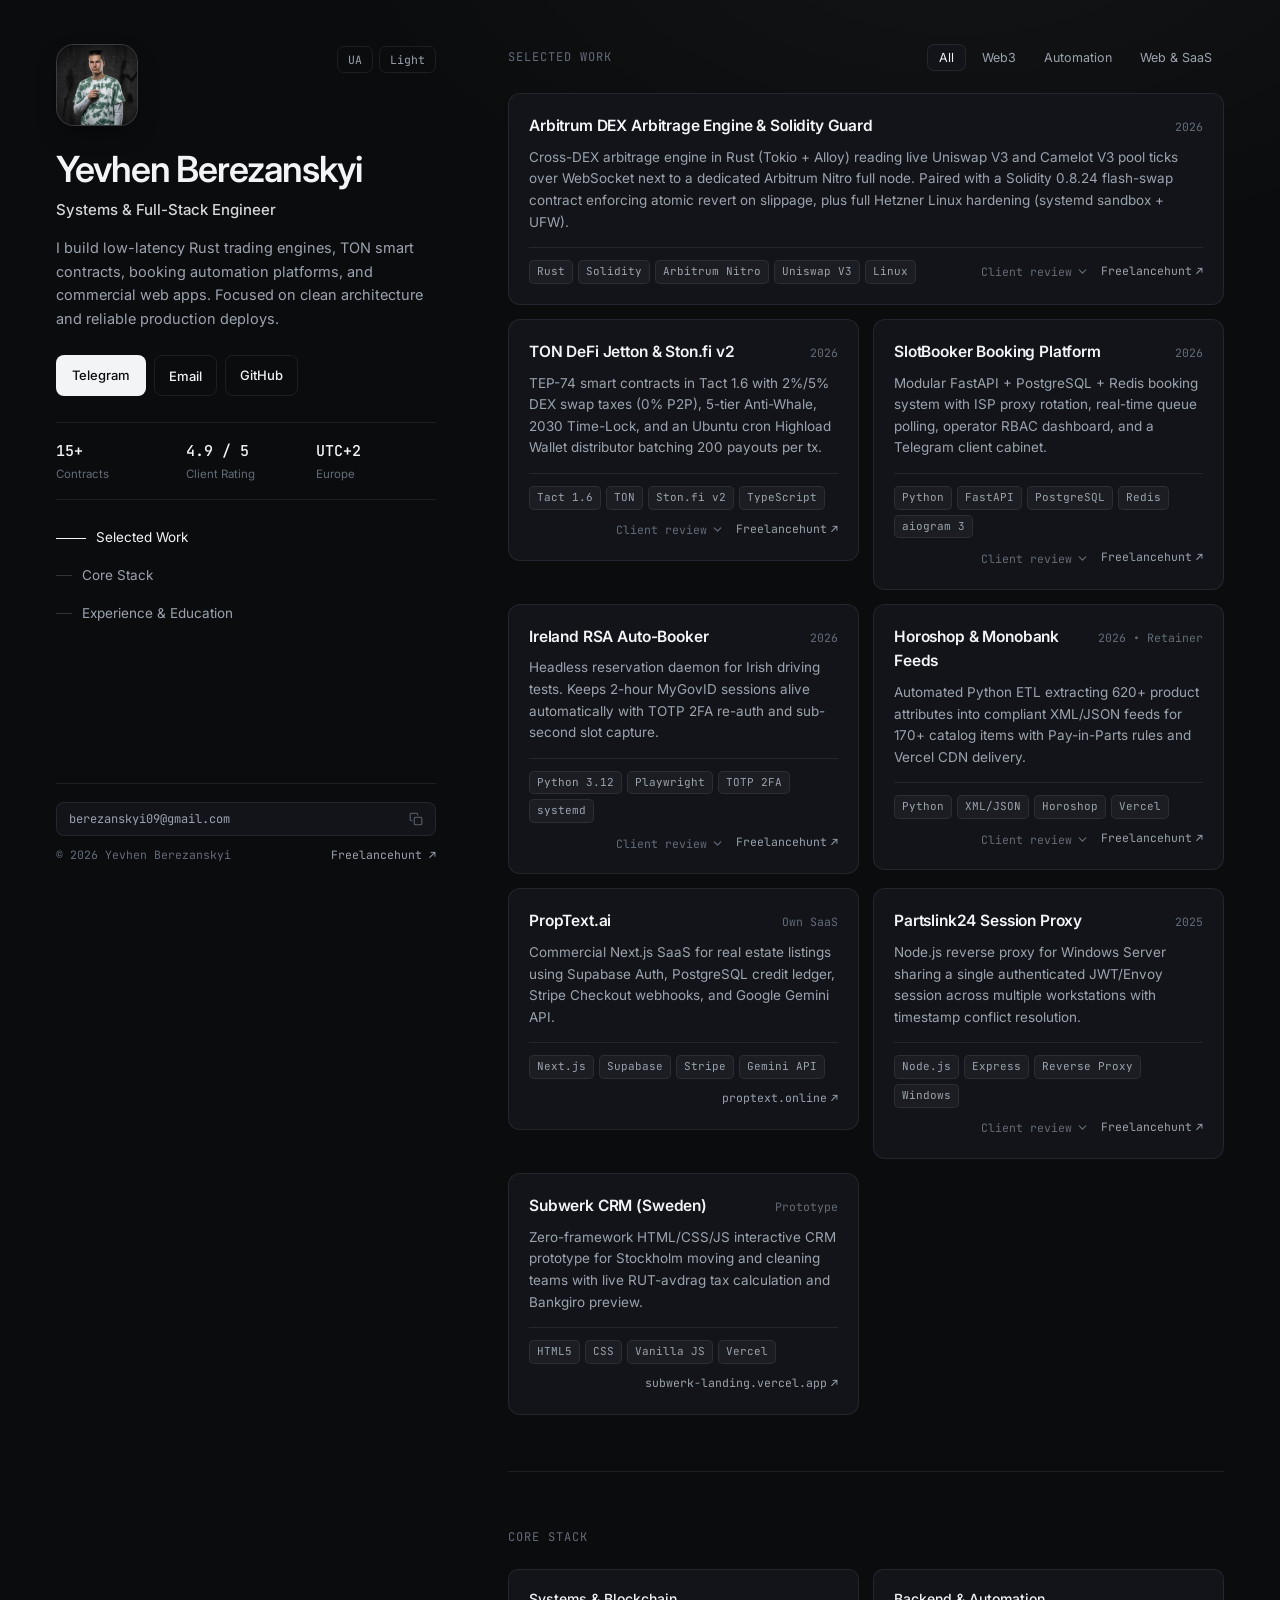
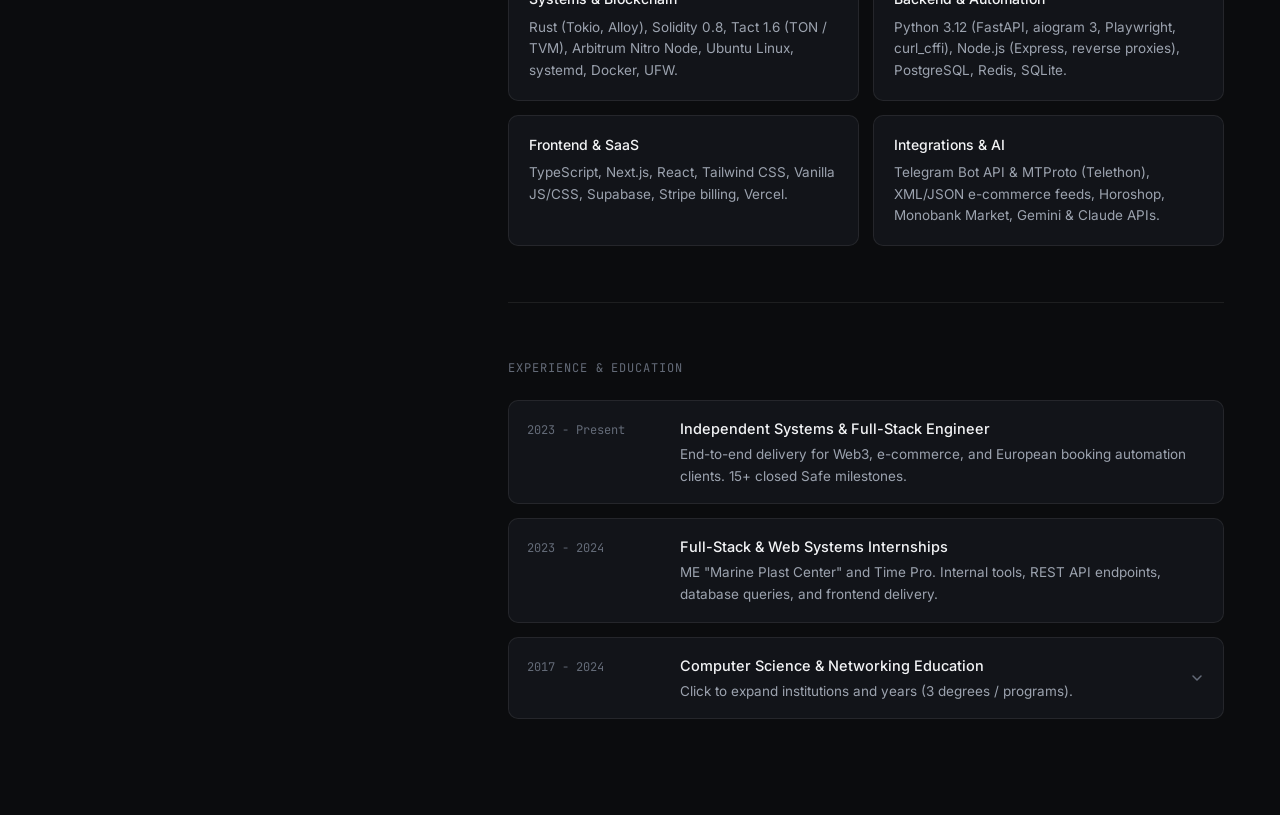
==== commit f87ade09: "feat(redesign): v2 linear monochrome split layout, expandable client reviews & education" ====
--- a/index.html
+++ b/index.html
@@ -1,1076 +1,1562 @@
 <!DOCTYPE html>
 <html lang="en" data-theme="dark">
-
 <head>
-    <meta charset="UTF-8">
-    <meta name="viewport" content="width=device-width, initial-scale=1.0">
-    <meta name="description" content="Yevhen Berezanskyi — Systems Architect & Full-Stack Engineer. High-throughput Rust Arbitrum Nitro engines, enterprise reverse engineering, session proxies, and production SaaS platforms.">
-    <meta name="author" content="Yevhen Berezanskyi">
-    <title>Yevhen Berezanskyi // Systems Architect & Full-Stack Engineer</title>
-    <link rel="preconnect" href="https://fonts.googleapis.com">
-    <link rel="preconnect" href="https://fonts.gstatic.com" crossorigin>
-    <link href="https://fonts.googleapis.com/css2?family=Inter:wght@400;500;600;700;800;900&family=JetBrains+Mono:wght@400;500;600;700&display=swap" rel="stylesheet">
-    <link rel="stylesheet" href="styles.min.css?v=3.6.0">
-    <link rel="stylesheet" href="https://cdnjs.cloudflare.com/ajax/libs/font-awesome/6.5.1/css/all.min.css"
-        crossorigin="anonymous" referrerpolicy="no-referrer" />
+  <meta charset="UTF-8" />
+  <meta name="viewport" content="width=device-width, initial-scale=1.0" />
+  <meta name="description" content="Yevhen Berezanskyi | Systems & Full-Stack Engineer. Rust low-latency trading engines, TON smart contracts, booking automation platforms, and commercial web apps." />
+  <meta name="author" content="Yevhen Berezanskyi" />
+  <meta property="og:title" content="Yevhen Berezanskyi | Systems & Full-Stack Engineer" />
+  <meta property="og:description" content="Rust trading engines, TON smart contracts, booking automation platforms, and commercial web apps." />
+  <meta property="og:image" content="images/yevhen-pro-studio.jpg" />
+  <link rel="icon" type="image/svg+xml" href="data:image/svg+xml,%3Csvg xmlns='http://www.w3.org/2000/svg' viewBox='0 0 32 32'%3E%3Crect width='32' height='32' rx='8' fill='%230B0C0E'/%3E%3Ctext x='50%25' y='54%25' dominant-baseline='middle' text-anchor='middle' fill='%23F3F4F6' font-family='sans-serif' font-size='14' font-weight='600'%3EYB%3C/text%3E%3C/svg%3E" />
+  <title>Yevhen Berezanskyi | Systems &amp; Full-Stack Engineer</title>
+  <link rel="preconnect" href="https://fonts.googleapis.com" />
+  <link rel="preconnect" href="https://fonts.gstatic.com" crossorigin />
+  <link href="https://fonts.googleapis.com/css2?family=Inter:wght@400;500;600&family=JetBrains+Mono:wght@400;500&display=swap" rel="stylesheet" />
+  <style>
+    :root {
+      --bg: #0B0C0E;
+      --bg-glow: radial-gradient(900px 500px at 75% -10%, rgba(255, 255, 255, 0.035), transparent 70%);
+      --surface: #121419;
+      --surface-hover: #171A21;
+      --border: rgba(255, 255, 255, 0.08);
+      --border-strong: rgba(255, 255, 255, 0.17);
+      --text-primary: #F3F4F6;
+      --text-secondary: #9CA3AF;
+      --text-muted: #646B78;
+      --accent: #E5E7EB;
+      --tag-bg: rgba(255, 255, 255, 0.04);
+      --card-shadow: 0 12px 30px -16px rgba(0, 0, 0, 0.65);
+      --avatar-shadow: 0 10px 26px -10px rgba(0, 0, 0, 0.7);
+      --ease-out: cubic-bezier(0.22, 1, 0.36, 1);
+      --ease-soft: cubic-bezier(0.25, 0.8, 0.25, 1);
+    }
+
+    [data-theme="light"] {
+      --bg: #FAF9F6;
+      --bg-glow: radial-gradient(900px 500px at 75% -10%, rgba(15, 23, 42, 0.03), transparent 70%);
+      --surface: #FFFFFF;
+      --surface-hover: #F5F4F0;
+      --border: rgba(15, 23, 42, 0.09);
+      --border-strong: rgba(15, 23, 42, 0.19);
+      --text-primary: #111318;
+      --text-secondary: #4B5563;
+      --text-muted: #848C99;
+      --accent: #1F242D;
+      --tag-bg: rgba(15, 23, 42, 0.04);
+      --card-shadow: 0 14px 32px -18px rgba(15, 23, 42, 0.14);
+      --avatar-shadow: 0 12px 24px -10px rgba(15, 23, 42, 0.2);
+    }
+
+    * {
+      box-sizing: border-box;
+      margin: 0;
+      padding: 0;
+    }
+
+    html {
+      scroll-behavior: smooth;
+      background: var(--bg);
+      color: var(--text-primary);
+      font-family: 'Inter', -apple-system, BlinkMacSystemFont, sans-serif;
+      -webkit-font-smoothing: antialiased;
+    }
+
+    body {
+      background: var(--bg);
+      background-image: var(--bg-glow);
+      background-attachment: fixed;
+      color: var(--text-primary);
+      transition: background-color 0.4s var(--ease-soft), color 0.4s var(--ease-soft);
+      line-height: 1.6;
+      min-height: 100vh;
+    }
+
+    /* Keyframes for soft entrance & filter glide */
+    @keyframes softRise {
+      from {
+        opacity: 0;
+        transform: translateY(14px);
+      }
+      to {
+        opacity: 1;
+        transform: translateY(0);
+      }
+    }
+
+    .anim-enter {
+      opacity: 0;
+      animation: softRise 0.65s var(--ease-out) forwards;
+    }
+
+    .delay-1 { animation-delay: 0.05s; }
+    .delay-2 { animation-delay: 0.12s; }
+    .delay-3 { animation-delay: 0.19s; }
+    .delay-4 { animation-delay: 0.26s; }
+
+    /* Scroll reveal for sections below the fold */
+    .reveal {
+      opacity: 0;
+      transform: translateY(16px);
+      transition: opacity 0.65s var(--ease-out), transform 0.65s var(--ease-out);
+    }
+
+    .reveal.is-visible {
+      opacity: 1;
+      transform: translateY(0);
+    }
+
+    /* Full-width balanced split layout (1240px) */
+    .shell {
+      max-width: 1240px;
+      margin: 0 auto;
+      padding: 0 36px;
+      display: grid;
+      grid-template-columns: 380px minmax(0, 1fr);
+      gap: 72px;
+      align-items: start;
+    }
+
+    /* Left Sticky Sidebar (Photo + Identity + Nav + Stats + Contact) */
+    .sidebar {
+      position: sticky;
+      top: 0;
+      min-height: 100vh;
+      padding: 44px 0 36px;
+      display: flex;
+      flex-direction: column;
+      justify-content: space-between;
+      gap: 28px;
+    }
+
+    .top-bar {
+      display: flex;
+      align-items: flex-start;
+      justify-content: space-between;
+      margin-bottom: 24px;
+    }
+
+    /* Clean Portrait Frame */
+    .avatar-wrap {
+      width: 82px;
+      height: 82px;
+      border-radius: 18px;
+      overflow: hidden;
+      border: 1px solid var(--border-strong);
+      box-shadow: var(--avatar-shadow);
+      background: var(--surface);
+      transition: transform 0.45s var(--ease-out), border-color 0.35s var(--ease-soft), box-shadow 0.45s var(--ease-out);
+      cursor: pointer;
+    }
+
+    .avatar-wrap:hover {
+      transform: translateY(-2px) scale(1.025);
+      border-color: var(--accent);
+    }
+
+    .avatar-img {
+      width: 100%;
+      height: 100%;
+      object-fit: cover;
+      object-position: 50% 14%;
+      display: block;
+      transition: transform 0.6s var(--ease-out);
+    }
+
+    .avatar-wrap:hover .avatar-img {
+      transform: scale(1.04);
+    }
+
+    .controls {
+      display: flex;
+      gap: 6px;
+      padding-top: 2px;
+    }
+
+    .pill-btn {
+      font-family: 'JetBrains Mono', monospace;
+      font-size: 11.5px;
+      color: var(--text-secondary);
+      background: transparent;
+      border: 1px solid var(--border);
+      border-radius: 7px;
+      padding: 5px 10px;
+      cursor: pointer;
+      transition: color 0.25s var(--ease-soft), border-color 0.25s var(--ease-soft), background-color 0.25s var(--ease-soft), transform 0.2s var(--ease-out);
+    }
+
+    .pill-btn:hover {
+      color: var(--text-primary);
+      border-color: var(--border-strong);
+      background: var(--surface);
+    }
+
+    .pill-btn:active {
+      transform: scale(0.96);
+    }
+
+    h1 {
+      font-size: 36px;
+      font-weight: 600;
+      letter-spacing: -0.03em;
+      line-height: 1.1;
+      margin-bottom: 8px;
+    }
+
+    .role {
+      font-size: 15px;
+      font-weight: 500;
+      color: var(--text-primary);
+      margin-bottom: 14px;
+      opacity: 0.88;
+    }
+
+    .subtitle {
+      font-size: 14.5px;
+      color: var(--text-secondary);
+      line-height: 1.65;
+      margin-bottom: 24px;
+    }
+
+    .hero-actions {
+      display: flex;
+      flex-wrap: wrap;
+      gap: 8px;
+      margin-bottom: 26px;
+    }
+
+    .btn-primary {
+      display: inline-flex;
+      align-items: center;
+      gap: 6px;
+      background: var(--text-primary);
+      color: var(--bg);
+      text-decoration: none;
+      font-size: 13px;
+      font-weight: 500;
+      padding: 9px 16px;
+      border-radius: 8px;
+      transition: opacity 0.28s var(--ease-soft), transform 0.28s var(--ease-out), background-color 0.35s var(--ease-soft), color 0.35s var(--ease-soft);
+    }
+
+    .btn-primary:hover {
+      opacity: 0.9;
+      transform: translateY(-1px);
+    }
+
+    .btn-primary:active {
+      transform: translateY(0) scale(0.98);
+    }
+
+    .btn-secondary {
+      display: inline-flex;
+      align-items: center;
+      gap: 6px;
+      background: transparent;
+      color: var(--text-primary);
+      border: 1px solid var(--border);
+      text-decoration: none;
+      font-family: inherit;
+      font-size: 13px;
+      font-weight: 500;
+      padding: 9px 14px;
+      border-radius: 8px;
+      cursor: pointer;
+      transition: background-color 0.28s var(--ease-soft), border-color 0.28s var(--ease-soft), transform 0.28s var(--ease-out);
+    }
+
+    .btn-secondary:hover {
+      background: var(--surface);
+      border-color: var(--border-strong);
+      transform: translateY(-1px);
+    }
+
+    .btn-secondary:active {
+      transform: translateY(0) scale(0.98);
+    }
+
+    /* Compact key numbers */
+    .metrics {
+      display: grid;
+      grid-template-columns: repeat(3, 1fr);
+      gap: 10px;
+      padding: 16px 0;
+      border-top: 1px solid var(--border);
+      border-bottom: 1px solid var(--border);
+      margin-bottom: 22px;
+      transition: border-color 0.4s var(--ease-soft);
+    }
+
+    .metric-val {
+      font-family: 'JetBrains Mono', monospace;
+      font-size: 15px;
+      font-weight: 500;
+      color: var(--text-primary);
+    }
+
+    .metric-lbl {
+      font-size: 11.5px;
+      color: var(--text-muted);
+      margin-top: 2px;
+    }
+
+    /* Vertical anchor nav with scroll-spy */
+    .side-nav {
+      display: flex;
+      flex-direction: column;
+      gap: 6px;
+    }
+
+    .side-nav a {
+      display: inline-flex;
+      align-items: center;
+      gap: 10px;
+      font-size: 13.5px;
+      color: var(--text-secondary);
+      text-decoration: none;
+      padding: 5px 0;
+      transition: color 0.3s var(--ease-soft);
+    }
+
+    .side-nav a::before {
+      content: "";
+      width: 16px;
+      height: 1px;
+      background: var(--border-strong);
+      transition: width 0.38s var(--ease-out), background-color 0.3s var(--ease-soft);
+    }
+
+    .side-nav a:hover,
+    .side-nav a.active {
+      color: var(--text-primary);
+    }
+
+    .side-nav a:hover::before,
+    .side-nav a.active::before {
+      width: 30px;
+      background: var(--text-primary);
+    }
+
+    .sidebar-footer {
+      display: flex;
+      flex-direction: column;
+      gap: 10px;
+      padding-top: 18px;
+      border-top: 1px solid var(--border);
+      transition: border-color 0.4s var(--ease-soft);
+    }
+
+    .footer-email {
+      display: flex;
+      align-items: center;
+      justify-content: space-between;
+      gap: 8px;
+      padding: 8px 12px;
+      border-radius: 8px;
+      border: 1px solid var(--border);
+      background: var(--surface);
+      font-family: 'JetBrains Mono', monospace;
+      font-size: 12px;
+      color: var(--text-secondary);
+      text-decoration: none;
+      cursor: pointer;
+      transition: border-color 0.25s var(--ease-soft), color 0.25s var(--ease-soft), background-color 0.25s var(--ease-soft);
+    }
+
+    .footer-email:hover {
+      color: var(--text-primary);
+      border-color: var(--border-strong);
+      background: var(--surface-hover);
+    }
+
+    .footer-email svg {
+      opacity: 0.55;
+      flex-shrink: 0;
+      transition: opacity 0.25s var(--ease-soft);
+    }
+
+    .footer-email:hover svg {
+      opacity: 1;
+    }
+
+    .footer-meta {
+      display: flex;
+      align-items: center;
+      justify-content: space-between;
+      gap: 12px;
+      font-family: 'JetBrains Mono', monospace;
+      font-size: 11.5px;
+      color: var(--text-muted);
+    }
+
+    .footer-meta a {
+      display: inline-flex;
+      align-items: center;
+      gap: 3px;
+      color: var(--text-secondary);
+      text-decoration: none;
+      transition: color 0.25s var(--ease-soft);
+    }
+
+    .footer-meta a:hover {
+      color: var(--text-primary);
+    }
+
+    /* Right Scrollable Column */
+    .content {
+      padding: 44px 0 96px;
+    }
+
+    section {
+      padding-bottom: 56px;
+      margin-bottom: 56px;
+      border-bottom: 1px solid var(--border);
+      transition: border-color 0.4s var(--ease-soft);
+    }
+
+    section:last-of-type {
+      border-bottom: none;
+      margin-bottom: 0;
+      padding-bottom: 0;
+    }
+
+    .section-head {
+      display: flex;
+      align-items: center;
+      justify-content: space-between;
+      flex-wrap: wrap;
+      gap: 12px;
+      margin-bottom: 22px;
+    }
+
+    .section-label {
+      font-family: 'JetBrains Mono', monospace;
+      font-size: 12px;
+      text-transform: uppercase;
+      letter-spacing: 0.08em;
+      color: var(--text-muted);
+    }
+
+    /* Filter tabs */
+    .filters {
+      display: flex;
+      gap: 4px;
+      flex-wrap: wrap;
+    }
+
+    .filter-btn {
+      font-family: 'Inter', sans-serif;
+      font-size: 12.5px;
+      color: var(--text-secondary);
+      background: transparent;
+      border: 1px solid transparent;
+      border-radius: 7px;
+      padding: 5px 11px;
+      cursor: pointer;
+      transition: color 0.25s var(--ease-soft), background-color 0.25s var(--ease-soft), border-color 0.25s var(--ease-soft), transform 0.2s var(--ease-out);
+    }
+
+    .filter-btn:hover {
+      color: var(--text-primary);
+    }
+
+    .filter-btn:active {
+      transform: scale(0.97);
+    }
+
+    .filter-btn.active {
+      color: var(--text-primary);
+      background: var(--surface);
+      border-color: var(--border);
+    }
+
+    /* Clean 2-column Case Grid on Desktop */
+    .cases-grid {
+      display: grid;
+      grid-template-columns: repeat(2, minmax(0, 1fr));
+      gap: 14px;
+      align-items: start;
+    }
+
+    .case-card {
+      background: var(--surface);
+      border: 1px solid var(--border);
+      border-radius: 12px;
+      padding: 20px;
+      display: flex;
+      flex-direction: column;
+      justify-content: space-between;
+      gap: 14px;
+      opacity: 0;
+      animation: softRise 0.5s var(--ease-out) forwards;
+      transition: transform 0.35s var(--ease-out), border-color 0.3s var(--ease-soft), background-color 0.3s var(--ease-soft), box-shadow 0.35s var(--ease-out);
+    }
+
+    .case-card.has-review {
+      cursor: pointer;
+    }
+
+    .case-card:hover {
+      transform: translateY(-3px);
+      border-color: var(--border-strong);
+      background: var(--surface-hover);
+      box-shadow: var(--card-shadow);
+    }
+
+    .case-card.featured {
+      grid-column: span 2;
+    }
+
+    .case-top {
+      display: flex;
+      align-items: baseline;
+      justify-content: space-between;
+      gap: 12px;
+      margin-bottom: 8px;
+    }
+
+    .case-title {
+      font-size: 15.5px;
+      font-weight: 600;
+      color: var(--text-primary);
+      letter-spacing: -0.01em;
+    }
+
+    .case-result {
+      font-family: 'JetBrains Mono', monospace;
+      font-size: 11.5px;
+      color: var(--text-muted);
+      white-space: nowrap;
+    }
+
+    .case-desc {
+      font-size: 13.5px;
+      color: var(--text-secondary);
+      line-height: 1.6;
+    }
+
+    .case-bottom {
+      display: flex;
+      align-items: center;
+      justify-content: space-between;
+      flex-wrap: wrap;
+      gap: 10px;
+      padding-top: 12px;
+      border-top: 1px solid var(--border);
+      transition: border-color 0.4s var(--ease-soft);
+    }
+
+    .tags {
+      display: flex;
+      flex-wrap: wrap;
+      gap: 5px;
+    }
+
+    .tag {
+      font-family: 'JetBrains Mono', monospace;
+      font-size: 11px;
+      color: var(--text-secondary);
+      background: var(--tag-bg);
+      border: 1px solid var(--border);
+      padding: 2px 7px;
+      border-radius: 5px;
+      transition: border-color 0.3s var(--ease-soft), background-color 0.3s var(--ease-soft);
+    }
+
+    .case-link {
+      display: inline-flex;
+      align-items: center;
+      gap: 4px;
+      font-family: 'JetBrains Mono', monospace;
+      font-size: 11.5px;
+      color: var(--text-secondary);
+      text-decoration: none;
+      border-bottom: 1px solid transparent;
+      padding-bottom: 1px;
+      transition: color 0.25s var(--ease-soft), border-color 0.25s var(--ease-soft);
+    }
+
+    .case-link:hover {
+      color: var(--text-primary);
+      border-bottom-color: var(--border-strong);
+    }
+
+    .case-link .arrow {
+      display: inline-block;
+      transition: transform 0.3s var(--ease-out);
+    }
+
+    .case-link:hover .arrow {
+      transform: translate(2px, -2px);
+    }
+
+    .case-actions {
+      display: inline-flex;
+      align-items: center;
+      gap: 12px;
+      margin-left: auto;
+    }
+
+    .review-toggle {
+      display: inline-flex;
+      align-items: center;
+      gap: 4px;
+      background: transparent;
+      border: none;
+      font-family: 'JetBrains Mono', monospace;
+      font-size: 11.5px;
+      color: var(--text-muted);
+      cursor: pointer;
+      padding: 0;
+      transition: color 0.25s var(--ease-soft);
+    }
+
+    .case-card:hover .review-toggle,
+    .case-card.open .review-toggle {
+      color: var(--text-primary);
+    }
+
+    .review-toggle svg {
+      transition: transform 0.38s var(--ease-out);
+    }
+
+    .case-card.open .review-toggle svg {
+      transform: rotate(180deg);
+    }
+
+    .case-review-collapse {
+      display: grid;
+      grid-template-rows: 0fr;
+      transition: grid-template-rows 0.42s var(--ease-out);
+    }
+
+    .case-card.open .case-review-collapse {
+      grid-template-rows: 1fr;
+    }
+
+    .case-review-inner {
+      overflow: hidden;
+    }
+
+    .case-review-box {
+      margin-top: 14px;
+      padding: 12px 14px;
+      border-left: 2px solid var(--border-strong);
+      background: var(--tag-bg);
+      border-radius: 0 8px 8px 0;
+      opacity: 0;
+      transform: translateY(-4px);
+      transition: opacity 0.35s var(--ease-out) 0.05s, transform 0.38s var(--ease-out) 0.05s;
+    }
+
+    .case-card.open .case-review-box {
+      opacity: 1;
+      transform: translateY(0);
+    }
+
+    .review-quote {
+      font-size: 13px;
+      color: var(--text-secondary);
+      line-height: 1.6;
+      font-style: italic;
+      margin-bottom: 8px;
+    }
+
+    .review-author {
+      font-family: 'JetBrains Mono', monospace;
+      font-size: 11px;
+      color: var(--text-muted);
+    }
+
+    /* Stack 2x2 Cards */
+    .stack-grid {
+      display: grid;
+      grid-template-columns: repeat(2, minmax(0, 1fr));
+      gap: 14px;
+    }
+
+    .stack-card {
+      background: var(--surface);
+      border: 1px solid var(--border);
+      border-radius: 10px;
+      padding: 18px 20px;
+      transition: transform 0.35s var(--ease-out), border-color 0.3s var(--ease-soft), background-color 0.3s var(--ease-soft), box-shadow 0.35s var(--ease-out);
+    }
+
+    .stack-card:hover {
+      transform: translateY(-2px);
+      border-color: var(--border-strong);
+      background: var(--surface-hover);
+      box-shadow: var(--card-shadow);
+    }
+
+    .stack-card h3 {
+      font-size: 14px;
+      font-weight: 500;
+      color: var(--text-primary);
+      margin-bottom: 6px;
+    }
+
+    .stack-card p {
+      font-size: 13.5px;
+      color: var(--text-secondary);
+      line-height: 1.6;
+    }
+
+    /* Experience Timeline */
+    .exp-list {
+      display: flex;
+      flex-direction: column;
+      gap: 14px;
+    }
+
+    .exp-item {
+      display: grid;
+      grid-template-columns: 135px 1fr;
+      gap: 18px;
+      padding: 16px 18px;
+      background: var(--surface);
+      border: 1px solid var(--border);
+      border-radius: 10px;
+      align-items: baseline;
+      transition: transform 0.35s var(--ease-out), border-color 0.3s var(--ease-soft), background-color 0.3s var(--ease-soft), box-shadow 0.35s var(--ease-out);
+    }
+
+    .exp-item:hover {
+      transform: translateY(-2px);
+      border-color: var(--border-strong);
+      background: var(--surface-hover);
+      box-shadow: var(--card-shadow);
+    }
+
+    .exp-date {
+      font-family: 'JetBrains Mono', monospace;
+      font-size: 12px;
+      color: var(--text-muted);
+    }
+
+    .exp-role {
+      font-size: 14.5px;
+      font-weight: 500;
+      color: var(--text-primary);
+      margin-bottom: 4px;
+    }
+
+    .exp-desc {
+      font-size: 13.5px;
+      color: var(--text-secondary);
+    }
+
+    /* Expandable Education Accordion */
+    .exp-accordion {
+      background: var(--surface);
+      border: 1px solid var(--border);
+      border-radius: 10px;
+      transition: transform 0.35s var(--ease-out), border-color 0.3s var(--ease-soft), background-color 0.3s var(--ease-soft), box-shadow 0.35s var(--ease-out);
+      overflow: hidden;
+    }
+
+    .exp-accordion:hover {
+      transform: translateY(-2px);
+      border-color: var(--border-strong);
+      background: var(--surface-hover);
+      box-shadow: var(--card-shadow);
+    }
+
+    .exp-accordion-trigger {
+      width: 100%;
+      background: transparent;
+      border: none;
+      color: inherit;
+      font: inherit;
+      text-align: left;
+      cursor: pointer;
+      display: grid;
+      grid-template-columns: 135px 1fr auto;
+      gap: 18px;
+      padding: 16px 18px;
+      align-items: baseline;
+    }
+
+    .exp-chevron {
+      display: inline-flex;
+      align-items: center;
+      justify-content: center;
+      color: var(--text-muted);
+      transition: transform 0.4s var(--ease-out), color 0.25s var(--ease-soft);
+      align-self: center;
+    }
+
+    .exp-accordion:hover .exp-chevron {
+      color: var(--text-primary);
+    }
+
+    .exp-accordion.open .exp-chevron {
+      transform: rotate(180deg);
+      color: var(--text-primary);
+    }
+
+    .exp-collapse {
+      display: grid;
+      grid-template-rows: 0fr;
+      transition: grid-template-rows 0.45s var(--ease-out);
+    }
+
+    .exp-accordion.open .exp-collapse {
+      grid-template-rows: 1fr;
+    }
+
+    .exp-collapse-inner {
+      overflow: hidden;
+    }
+
+    .edu-timeline {
+      padding: 4px 18px 18px;
+      margin-top: 2px;
+      border-top: 1px solid var(--border);
+      display: flex;
+      flex-direction: column;
+      gap: 14px;
+      opacity: 0;
+      transform: translateY(-6px);
+      transition: opacity 0.35s var(--ease-out) 0.06s, transform 0.4s var(--ease-out) 0.06s;
+    }
+
+    .exp-accordion.open .edu-timeline {
+      opacity: 1;
+      transform: translateY(0);
+    }
+
+    .edu-row {
+      display: grid;
+      grid-template-columns: 135px 1fr;
+      gap: 18px;
+      padding-top: 12px;
+      align-items: baseline;
+    }
+
+    .edu-row:not(:first-child) {
+      border-top: 1px dashed var(--border);
+    }
+
+    .edu-year {
+      font-family: 'JetBrains Mono', monospace;
+      font-size: 11.5px;
+      color: var(--text-secondary);
+    }
+
+    .edu-school {
+      font-size: 13.5px;
+      font-weight: 500;
+      color: var(--text-primary);
+      margin-bottom: 3px;
+    }
+
+    .edu-detail {
+      font-size: 13px;
+      color: var(--text-secondary);
+      line-height: 1.55;
+    }
+
+    /* Subtle Photo Lightbox */
+    .lightbox {
+      position: fixed;
+      inset: 0;
+      background: rgba(8, 9, 12, 0.78);
+      backdrop-filter: blur(10px);
+      -webkit-backdrop-filter: blur(10px);
+      display: flex;
+      align-items: center;
+      justify-content: center;
+      z-index: 100;
+      opacity: 0;
+      pointer-events: none;
+      transition: opacity 0.35s var(--ease-out);
+    }
+
+    .lightbox.open {
+      opacity: 1;
+      pointer-events: auto;
+    }
+
+    .lightbox img {
+      max-width: min(440px, 88vw);
+      max-height: 82vh;
+      border-radius: 18px;
+      border: 1px solid var(--border-strong);
+      box-shadow: 0 24px 60px rgba(0, 0, 0, 0.55);
+      transform: scale(0.94);
+      transition: transform 0.4s var(--ease-out);
+    }
+
+    .lightbox.open img {
+      transform: scale(1);
+    }
+
+    /* Soft Copy Toast */
+    .toast {
+      position: fixed;
+      bottom: 28px;
+      left: 50%;
+      transform: translateX(-50%) translateY(14px);
+      background: var(--text-primary);
+      color: var(--bg);
+      font-family: 'JetBrains Mono', monospace;
+      font-size: 12px;
+      padding: 9px 16px;
+      border-radius: 999px;
+      box-shadow: 0 12px 30px rgba(0, 0, 0, 0.35);
+      opacity: 0;
+      pointer-events: none;
+      z-index: 120;
+      transition: opacity 0.3s var(--ease-out), transform 0.35s var(--ease-out);
+    }
+
+    .toast.show {
+      opacity: 1;
+      transform: translateX(-50%) translateY(0);
+    }
+
+    @media (max-width: 1024px) {
+      .shell {
+        grid-template-columns: 1fr;
+        gap: 32px;
+        padding: 0 24px;
+      }
+      .sidebar {
+        position: static;
+        min-height: auto;
+        padding: 28px 0 24px;
+        border-bottom: 1px solid var(--border);
+      }
+      .side-nav {
+        display: none;
+      }
+      .content {
+        padding: 12px 0 64px;
+      }
+    }
+
+    @media (max-width: 680px) {
+      .cases-grid,
+      .stack-grid,
+      .exp-item,
+      .edu-row {
+        grid-template-columns: 1fr;
+      }
+      .exp-accordion-trigger {
+        grid-template-columns: 1fr auto;
+      }
+      .exp-accordion-trigger .exp-date {
+        grid-column: span 2;
+      }
+      .case-card.featured {
+        grid-column: span 1;
+      }
+    }
+
+    @media (prefers-reduced-motion: reduce) {
+      *, *::before, *::after {
+        animation-duration: 0.01ms !important;
+        transition-duration: 0.01ms !important;
+        scroll-behavior: auto !important;
+      }
+      .reveal {
+        opacity: 1;
+        transform: none;
+      }
+    }
+  </style>
 </head>
-
 <body>
-    <!-- HEADER -->
-    <header class="main-header">
-        <div class="header-content-wrapper">
-            <div class="logo">
-                <a href="#hero-section">
-                    <img src="images/yevhen-pro-street.jpg" alt="Yevhen Avatar" class="logo-avatar">
-                    <div class="logo-text-group">
-                        <span class="logo-name">BEREZANSKYI</span>
-                        <span class="logo-tag">// SYSTEMS ARCHITECT</span>
+  <div class="shell">
+    <!-- Left Sticky Column -->
+    <aside class="sidebar">
+      <div>
+        <div class="top-bar anim-enter">
+          <div class="avatar-wrap" id="avatarTrigger" title="Yevhen Berezanskyi">
+            <img class="avatar-img" src="images/yevhen-pro-studio.jpg" alt="Yevhen Berezanskyi" />
+          </div>
+          <div class="controls">
+            <button class="pill-btn" id="langToggle" type="button">UA</button>
+            <button class="pill-btn" id="themeToggle" type="button">Light</button>
+          </div>
+        </div>
+
+        <div class="anim-enter delay-1">
+          <h1 data-i18n="name">Yevhen Berezanskyi</h1>
+          <div class="role" data-i18n="role">Systems &amp; Full-Stack Engineer</div>
+          <p class="subtitle" data-i18n="lead">
+            I build low-latency Rust trading engines, TON smart contracts, booking automation platforms, and commercial web apps. Focused on clean architecture and reliable production deploys.
+          </p>
+        </div>
+
+        <div class="hero-actions anim-enter delay-2">
+          <a class="btn-primary" href="https://t.me/eugene_br1zz" target="_blank" rel="noopener" data-i18n="cta_tg">Telegram</a>
+          <button class="btn-secondary copy-email" type="button" data-email="berezanskyi09@gmail.com" data-i18n="cta_email">Email</button>
+          <a class="btn-secondary" href="https://github.com/Br1zz1713" target="_blank" rel="noopener">GitHub</a>
+        </div>
+
+        <div class="metrics anim-enter delay-3">
+          <div>
+            <div class="metric-val">15+</div>
+            <div class="metric-lbl" data-i18n="m_1">Contracts</div>
+          </div>
+          <div>
+            <div class="metric-val">4.9 / 5</div>
+            <div class="metric-lbl" data-i18n="m_2">Client Rating</div>
+          </div>
+          <div>
+            <div class="metric-val">UTC+2</div>
+            <div class="metric-lbl" data-i18n="m_3">Europe</div>
+          </div>
+        </div>
+
+        <nav class="side-nav anim-enter delay-4">
+          <a href="#work" class="active" data-section="work" data-i18n="nav_work">Selected Work</a>
+          <a href="#stack" data-section="stack" data-i18n="nav_stack">Core Stack</a>
+          <a href="#experience" data-section="experience" data-i18n="nav_exp">Experience &amp; Education</a>
+        </nav>
+      </div>
+
+      <div class="sidebar-footer anim-enter delay-4">
+        <button class="footer-email copy-email" type="button" data-email="berezanskyi09@gmail.com">
+          <span>berezanskyi09@gmail.com</span>
+          <svg width="14" height="14" viewBox="0 0 24 24" fill="none" stroke="currentColor" stroke-width="1.8" stroke-linecap="round" stroke-linejoin="round" aria-hidden="true">
+            <rect x="9" y="9" width="13" height="13" rx="2" ry="2"></rect>
+            <path d="M5 15H4a2 2 0 0 1-2-2V4a2 2 0 0 1 2-2h9a2 2 0 0 1 2 2v1"></path>
+          </svg>
+        </button>
+        <div class="footer-meta">
+          <span>&copy; 2026 Yevhen Berezanskyi</span>
+          <a href="https://freelancehunt.com/freelancer/berezanskyi09.html" target="_blank" rel="noopener">Freelancehunt &nearr;</a>
+        </div>
+      </div>
+    </aside>
+
+    <!-- Right Scrollable Content -->
+    <main class="content">
+      <section id="work">
+        <div class="section-head anim-enter">
+          <span class="section-label" data-i18n="sec_work">Selected Work</span>
+          <div class="filters">
+            <button class="filter-btn active" data-filter="all" data-i18n="f_all">All</button>
+            <button class="filter-btn" data-filter="web3">Web3</button>
+            <button class="filter-btn" data-filter="automation" data-i18n="f_auto">Automation</button>
+            <button class="filter-btn" data-filter="web">Web &amp; SaaS</button>
+          </div>
+        </div>
+
+        <div class="cases-grid" id="casesGrid"></div>
+      </section>
+
+      <section id="stack" class="reveal">
+        <div class="section-head">
+          <span class="section-label" data-i18n="sec_stack">Core Stack</span>
+        </div>
+        <div class="stack-grid">
+          <div class="stack-card">
+            <h3 data-i18n="st_1_t">Systems &amp; Blockchain</h3>
+            <p>Rust (Tokio, Alloy), Solidity 0.8, Tact 1.6 (TON / TVM), Arbitrum Nitro Node, Ubuntu Linux, systemd, Docker, UFW.</p>
+          </div>
+          <div class="stack-card">
+            <h3 data-i18n="st_2_t">Backend &amp; Automation</h3>
+            <p>Python 3.12 (FastAPI, aiogram 3, Playwright, curl_cffi), Node.js (Express, reverse proxies), PostgreSQL, Redis, SQLite.</p>
+          </div>
+          <div class="stack-card">
+            <h3 data-i18n="st_3_t">Frontend &amp; SaaS</h3>
+            <p>TypeScript, Next.js, React, Tailwind CSS, Vanilla JS/CSS, Supabase, Stripe billing, Vercel.</p>
+          </div>
+          <div class="stack-card">
+            <h3 data-i18n="st_4_t">Integrations &amp; AI</h3>
+            <p>Telegram Bot API &amp; MTProto (Telethon), XML/JSON e-commerce feeds, Horoshop, Monobank Market, Gemini &amp; Claude APIs.</p>
+          </div>
+        </div>
+      </section>
+
+      <section id="experience" class="reveal">
+        <div class="section-head">
+          <span class="section-label" data-i18n="sec_exp">Experience &amp; Education</span>
+        </div>
+        <div class="exp-list">
+          <div class="exp-item">
+            <div class="exp-date">2023 - Present</div>
+            <div>
+              <div class="exp-role" data-i18n="exp_1_r">Independent Systems &amp; Full-Stack Engineer</div>
+              <div class="exp-desc" data-i18n="exp_1_d">End-to-end delivery for Web3, e-commerce, and European booking automation clients. 15+ closed Safe milestones.</div>
+            </div>
+          </div>
+          <div class="exp-item">
+            <div class="exp-date">2023 - 2024</div>
+            <div>
+              <div class="exp-role" data-i18n="exp_2_r">Full-Stack &amp; Web Systems Internships</div>
+              <div class="exp-desc" data-i18n="exp_2_d">ME "Marine Plast Center" and Time Pro. Internal tools, REST API endpoints, database queries, and frontend delivery.</div>
+            </div>
+          </div>
+          <div class="exp-accordion" id="eduAccordion">
+            <button class="exp-accordion-trigger" id="eduTrigger" type="button" aria-expanded="false">
+              <div class="exp-date">2017 - 2024</div>
+              <div>
+                <div class="exp-role" data-i18n="exp_3_r">Computer Science &amp; Networking Education</div>
+                <div class="exp-desc" data-i18n="exp_3_d">Odesa National University (Mechnikov), Odesa State Ecological University, and College of Computer Technologies.</div>
+              </div>
+              <span class="exp-chevron" aria-hidden="true">
+                <svg width="16" height="16" viewBox="0 0 16 16" fill="none">
+                  <path d="M4 6L8 10L12 6" stroke="currentColor" stroke-width="1.5" stroke-linecap="round" stroke-linejoin="round"/>
+                </svg>
+              </span>
+            </button>
+            <div class="exp-collapse">
+              <div class="exp-collapse-inner">
+                <div class="edu-timeline">
+                  <div class="edu-row">
+                    <div class="edu-year">2023 - 2024</div>
+                    <div>
+                      <div class="edu-school" data-i18n="edu_1_s">Odesa National University named after I. I. Mechnikov</div>
+                      <div class="edu-detail" data-i18n="edu_1_d">Information Technologies &amp; Software Systems. Algorithms, distributed computing, and software verification.</div>
                     </div>
-                </a>
+                  </div>
+                  <div class="edu-row">
+                    <div class="edu-year">2021 - 2023</div>
+                    <div>
+                      <div class="edu-school" data-i18n="edu_2_s">Odesa State Ecological University</div>
+                      <div class="edu-detail" data-i18n="edu_2_d">Computer Science &amp; Information Technology. Database theory, computer systems, and computational methods.</div>
+                    </div>
+                  </div>
+                  <div class="edu-row">
+                    <div class="edu-year">2017 - 2021</div>
+                    <div>
+                      <div class="edu-school" data-i18n="edu_3_s">Odesa Professional College of Computer Technologies</div>
+                      <div class="edu-detail" data-i18n="edu_3_d">Computer Engineering, Networks &amp; Hardware Architecture. LAN administration, packet routing, and hardware diagnostics.</div>
+                    </div>
+                  </div>
+                </div>
+              </div>
             </div>
-
-            <div class="header-controls">
-                <button class="hamburger-menu" aria-label="Open Navigation">
-                    <span class="bar"></span>
-                    <span class="bar"></span>
-                    <span class="bar"></span>
+          </div>
+        </div>
+      </section>
+    </main>
+  </div>
+
+  <!-- Photo Lightbox -->
+  <div class="lightbox" id="lightbox" aria-hidden="true">
+    <img src="images/yevhen-pro-studio.jpg" alt="Yevhen Berezanskyi" />
+  </div>
+
+  <!-- Copy Email Toast -->
+  <div class="toast" id="copyToast" role="status" aria-live="polite"></div>
+
+  <script>
+    const CASES = [
+      {
+        id: 'arbitrum',
+        cat: 'web3',
+        featured: true,
+        result: { en: '2026', ua: '2026' },
+        title: {
+          en: 'Arbitrum DEX Arbitrage Engine & Solidity Guard',
+          ua: 'Арбітражний двигун Arbitrum DEX та Solidity Guard'
+        },
+        desc: {
+          en: 'Cross-DEX arbitrage engine in Rust (Tokio + Alloy) reading live Uniswap V3 and Camelot V3 pool ticks over WebSocket next to a dedicated Arbitrum Nitro full node. Paired with a Solidity 0.8.24 flash-swap contract enforcing atomic revert on slippage, plus full Hetzner Linux hardening (systemd sandbox + UFW).',
+          ua: 'Крос-DEX арбітраж на Rust (Tokio + Alloy) для Uniswap V3 та Camelot V3 через WebSocket поруч із локальною нодою Arbitrum Nitro. У парі з Solidity 0.8.24 flash-swap контрактом (атомарний відкат при прослизанні) та повним харденингом сервера на Hetzner.'
+        },
+        review: {
+          author: { en: 'Vadym Melnykov • Client', ua: 'Вадим Мельников • Замовник' },
+          text: {
+            en: '“Delivered on a high engineering level and strictly within scope. Yevhen provided full transparency across every stage. Responsible and reliable engineer, recommended.”',
+            ua: '«Работа выполнена качественно, строго в рамках поставленной задачи и на высоком инженерном уровне. В процессе сотрудничества Евгений предоставил полную прозрачность по всем этапам. Ответственный и надежный специалист, рекомендую к сотрудничеству!»'
+          }
+        },
+        tags: ['Rust', 'Solidity', 'Arbitrum Nitro', 'Uniswap V3', 'Linux'],
+        url: 'https://freelancehunt.com/project/azrabotka-shaga-v-mev-zaschita-nonce-menedzher/1656257.html',
+        linkText: 'Freelancehunt'
+      },
+      {
+        id: 'ton',
+        cat: 'web3',
+        result: { en: '2026', ua: '2026' },
+        title: {
+          en: 'TON DeFi Jetton & Ston.fi v2',
+          ua: 'TON DeFi Jetton та Ston.fi v2'
+        },
+        desc: {
+          en: 'TEP-74 smart contracts in Tact 1.6 with 2%/5% DEX swap taxes (0% P2P), 5-tier Anti-Whale, 2030 Time-Lock, and an Ubuntu cron Highload Wallet distributor batching 200 payouts per tx.',
+          ua: 'Смарт-контракти TEP-74 на Tact 1.6 із податками 2%/5% на Ston.fi v2 (0% P2P), 5-рівневим Anti-Whale, Time-Lock до 2030 року та кроном виплат через Highload Wallet.'
+        },
+        review: {
+          author: { en: 'Mykhailo Yanchyk • Client', ua: 'Михайло Янчик • Замовник' },
+          text: {
+            en: '“Delivered strictly per spec (Anti-Whale, Time-Lock, Burn contract). When mainnet explorer filter nuances appeared, Yevhen immediately found the root cause, performed a clean redeploy free of charge, and brought the project to an ideal result.”',
+            ua: '«Задоволений! Євген — справжній професіонал у розробці смарт-контрактів на TON. Робота виконана суворо за ТЗ (Anti-Whale, Time-Lock, Burn-контракт). Коли в Mainnet виникли нюанси з фільтрами оглядача, миттєво знайшов першопричину, безкоштовно зробив чистий повторний деплой та довів проєкт до ідеального результату.»'
+          }
+        },
+        tags: ['Tact 1.6', 'TON', 'Ston.fi v2', 'TypeScript'],
+        url: 'https://freelancehunt.com/project/rozrobka-smart-kontraktu-jetton-merezhi-ton/1663296.html',
+        linkText: 'Freelancehunt'
+      },
+      {
+        id: 'econsul',
+        cat: 'automation',
+        result: { en: '2026', ua: '2026' },
+        title: {
+          en: 'SlotBooker Booking Platform',
+          ua: 'Платформа бронювання SlotBooker'
+        },
+        desc: {
+          en: 'Modular FastAPI + PostgreSQL + Redis booking system with ISP proxy rotation, real-time queue polling, operator RBAC dashboard, and a Telegram client cabinet.',
+          ua: 'Модульна платформа на FastAPI + PostgreSQL + Redis із ротацією ISP-проксі, моніторингом черг у реальному часі, адмінкою з RBAC та Telegram-кабінетом.'
+        },
+        review: {
+          author: { en: 'Yehor Samoilov • Client', ua: 'Єгор Самойлов • Замовник' },
+          text: {
+            en: '“A pleasure to collaborate with. Everything was delivered quickly and with high quality.”',
+            ua: '«Было очень приятно сотрудничать. Все сделано быстро и качественно.»'
+          }
+        },
+        tags: ['Python', 'FastAPI', 'PostgreSQL', 'Redis', 'aiogram 3'],
+        url: 'https://freelancehunt.com/project/razrabotka-veb-platformyi/1665056.html',
+        linkText: 'Freelancehunt'
+      },
+      {
+        id: 'rsa',
+        cat: 'automation',
+        result: { en: '2026', ua: '2026' },
+        title: {
+          en: 'Ireland RSA Auto-Booker',
+          ua: 'Автобронювання RSA (Ірландія)'
+        },
+        desc: {
+          en: 'Headless reservation daemon for Irish driving tests. Keeps 2-hour MyGovID sessions alive automatically with TOTP 2FA re-auth and sub-second slot capture.',
+          ua: 'Автономний демон бронювання іспитів у Ірландії. Утримує 2-годинну сесію MyGovID через keepalive + TOTP 2FA та ловить слоти за частки секунди.'
+        },
+        review: {
+          author: { en: 'Yehor Samoilov • Client', ua: 'Єгор Самойлов • Замовник' },
+          text: {
+            en: '“Completely satisfied with the work. Everything was done quickly and without issues.”',
+            ua: '«Целиком и полностью доволен работой. Все было сделано быстро и без проблем.»'
+          }
+        },
+        tags: ['Python 3.12', 'Playwright', 'TOTP 2FA', 'systemd'],
+        url: 'https://freelancehunt.com/project/rozrobka-bota-skripta-dlya-avtobronyuvannya-slotiv-driving/1659484.html',
+        linkText: 'Freelancehunt'
+      },
+      {
+        id: 'grillland',
+        cat: 'automation',
+        result: { en: '2026 • Retainer', ua: '2026 • Підтримка' },
+        title: {
+          en: 'Horoshop & Monobank Feeds',
+          ua: 'Фіди Horoshop та Monobank Market'
+        },
+        desc: {
+          en: 'Automated Python ETL extracting 620+ product attributes into compliant XML/JSON feeds for 170+ catalog items with Pay-in-Parts rules and Vercel CDN delivery.',
+          ua: 'Python ETL-пайплайн, що витягує 620+ характеристик і щоденно збирає валідні XML/JSON-фіди для 170+ товарів із правилами Оплати частинами на Vercel CDN.'
+        },
+        review: {
+          author: { en: 'Oleksandra Anisimova • Client', ua: 'Олександра Анісімова • Замовник' },
+          text: {
+            en: '“Very high quality and fast delivery. Recommended.”',
+            ua: '«Все дуже якісно і швидко. Рекомендую.»'
+          }
+        },
+        tags: ['Python', 'XML/JSON', 'Horoshop', 'Vercel'],
+        url: 'https://freelancehunt.com/project/zrobi-vivantazhennya-na-monobank-market/1657508.html',
+        linkText: 'Freelancehunt'
+      },
+      {
+        id: 'proptext',
+        cat: 'web',
+        result: { en: 'Own SaaS', ua: 'Власний SaaS' },
+        title: {
+          en: 'PropText.ai',
+          ua: 'PropText.ai'
+        },
+        desc: {
+          en: 'Commercial Next.js SaaS for real estate listings using Supabase Auth, PostgreSQL credit ledger, Stripe Checkout webhooks, and Google Gemini API.',
+          ua: 'Комерційний SaaS на Next.js для генерації описів нерухомості із Supabase Auth, обліком кредитів, вебхуками Stripe та Google Gemini API.'
+        },
+        tags: ['Next.js', 'Supabase', 'Stripe', 'Gemini API'],
+        url: 'https://proptext.online',
+        linkText: 'proptext.online'
+      },
+      {
+        id: 'partslink',
+        cat: 'automation',
+        result: { en: '2025', ua: '2025' },
+        title: {
+          en: 'Partslink24 Session Proxy',
+          ua: 'Реверс-проксі Partslink24'
+        },
+        desc: {
+          en: 'Node.js reverse proxy for Windows Server sharing a single authenticated JWT/Envoy session across multiple workstations with timestamp conflict resolution.',
+          ua: 'Node.js реверс-проксі під Windows Server для спільної роботи кількох операторів в одній JWT-сесії із синхронізацією cookie та LocalStorage.'
+        },
+        review: {
+          author: { en: 'Yurii Potapenko • Client', ua: 'Юрій Потапенко • Замовник' },
+          text: {
+            en: '“Work delivered well, exactly as promised.”',
+            ua: '«Роботу виконано добре! Все як і обіцяв.»'
+          }
+        },
+        tags: ['Node.js', 'Express', 'Reverse Proxy', 'Windows'],
+        url: 'https://freelancehunt.com/project/imitatsiya-koristuvannya-saytom-odnogo-komp-yutera/1643915.html',
+        linkText: 'Freelancehunt'
+      },
+      {
+        id: 'subwerk',
+        cat: 'web',
+        result: { en: 'Prototype', ua: 'Прототип' },
+        title: {
+          en: 'Subwerk CRM (Sweden)',
+          ua: 'Subwerk CRM (Швеція)'
+        },
+        desc: {
+          en: 'Zero-framework HTML/CSS/JS interactive CRM prototype for Stockholm moving and cleaning teams with live RUT-avdrag tax calculation and Bankgiro preview.',
+          ua: 'Інтерактивний прототип CRM без фреймворків для шведського клінінгу з живим калькулятором податку RUT-avdrag та прев’ю Bankgiro.'
+        },
+        tags: ['HTML5', 'CSS', 'Vanilla JS', 'Vercel'],
+        url: 'https://subwerk-landing.vercel.app',
+        linkText: 'subwerk-landing.vercel.app'
+      }
+    ];
+
+    const I18N = {
+      en: {
+        name: 'Yevhen Berezanskyi',
+        role: 'Systems & Full-Stack Engineer',
+        lead: 'I build low-latency Rust trading engines, TON smart contracts, booking automation platforms, and commercial web apps. Focused on clean architecture and reliable production deploys.',
+        cta_tg: 'Telegram',
+        m_1: 'Contracts',
+        m_2: 'Client Rating',
+        m_3: 'Europe',
+        nav_work: 'Selected Work',
+        nav_stack: 'Core Stack',
+        nav_exp: 'Experience & Education',
+        sec_work: 'Selected Work',
+        f_all: 'All',
+        f_auto: 'Automation',
+        sec_stack: 'Core Stack',
+        st_1_t: 'Systems & Blockchain',
+        st_2_t: 'Backend & Automation',
+        st_3_t: 'Frontend & SaaS',
+        st_4_t: 'Integrations & AI',
+        sec_exp: 'Experience & Education',
+        exp_1_r: 'Independent Systems & Full-Stack Engineer',
+        exp_1_d: 'End-to-end delivery for Web3, e-commerce, and European booking automation clients. 15+ closed Safe milestones.',
+        exp_2_r: 'Full-Stack & Web Systems Internships',
+        exp_2_d: 'ME "Marine Plast Center" and Time Pro. Internal tools, REST API endpoints, database queries, and frontend delivery.',
+        exp_3_r: 'Computer Science & Networking Education',
+        exp_3_d: 'Click to expand institutions and years (3 degrees / programs).',
+        edu_1_s: 'Odesa National University named after I. I. Mechnikov',
+        edu_1_d: 'Information Technologies & Software Systems. Algorithms, distributed computing, and software verification.',
+        edu_2_s: 'Odesa State Ecological University',
+        edu_2_d: 'Computer Science & Information Technology. Database theory, computer systems, and computational methods.',
+        edu_3_s: 'Odesa Professional College of Computer Technologies',
+        edu_3_d: 'Computer Engineering, Networks & Hardware Architecture. LAN administration, packet routing, and hardware diagnostics.'
+      },
+      ua: {
+        name: 'Євген Березанський',
+        role: 'Systems & Full-Stack інженер',
+        lead: 'Розробляю швидкісні торгові системи на Rust, смарт-контракти TON, платформи автоматизації бронювань та комерційні веб-продукти. Фокус на чистій архітектурі та надійному деплої.',
+        cta_tg: 'Telegram',
+        m_1: 'Контрактів',
+        m_2: 'Рейтинг',
+        m_3: 'Європа',
+        nav_work: 'Вибрані кейси',
+        nav_stack: 'Основний стек',
+        nav_exp: 'Досвід та освіта',
+        sec_work: 'Вибрані кейси',
+        f_all: 'Усі',
+        f_auto: 'Автоматизація',
+        sec_stack: 'Основний стек',
+        st_1_t: 'Системи та блокчейн',
+        st_2_t: 'Бекенд та автоматизація',
+        st_3_t: 'Фронтенд та SaaS',
+        st_4_t: 'Інтеграції та AI',
+        sec_exp: 'Досвід та освіта',
+        exp_1_r: 'Незалежний Systems & Full-Stack інженер',
+        exp_1_d: 'Розробка під ключ для Web3, e-commerce та європейських сервісів автоматизації. 15+ закритих угод у Сейфі.',
+        exp_2_r: 'Стажування Full-Stack / Web Systems',
+        exp_2_d: 'КП "Marine Plast Center" та Time Pro. Внутрішні інструменти, REST API, оптимізація баз даних та фронтенд.',
+        exp_3_r: 'Профільна освіта (CS & Мережі)',
+        exp_3_d: 'Натисніть, щоб розгорнути навчальні заклади та роки навчання.',
+        edu_1_s: 'Одеський національний університет ім. І. І. Мечникова',
+        edu_1_d: 'Інформаційні технології та програмні системи. Алгоритми, розподілені обчислення та верифікація ПЗ.',
+        edu_2_s: 'Одеський державний екологічний університет (ОДЕКУ)',
+        edu_2_d: 'Комп’ютерні науки та інформаційні технології. Теорія баз даних, комп’ютерні системи та обчислювальні методи.',
+        edu_3_s: 'Одеський фаховий коледж комп’ютерних технологій',
+        edu_3_d: 'Комп’ютерна інженерія, мережі та апаратна архітектура. Адміністрування LAN, маршрутизація та діагностика заліза.'
+      }
+    };
+
+    let currentLang = 'en';
+    let currentFilter = 'all';
+
+    function renderCases() {
+      const grid = document.getElementById('casesGrid');
+      grid.innerHTML = '';
+      const visible = CASES.filter(c => currentFilter === 'all' || c.cat === currentFilter);
+      const reviewLabel = currentLang === 'en' ? 'Client review' : 'Відгук';
+      visible.forEach((c, idx) => {
+        const card = document.createElement('article');
+        card.className = `case-card${c.featured && currentFilter === 'all' ? ' featured' : ''}${c.review ? ' has-review' : ''}`;
+        card.style.animationDelay = `${idx * 45}ms`;
+        card.innerHTML = `
+          <div>
+            <div class="case-top">
+              <h3 class="case-title">${c.title[currentLang]}</h3>
+              <span class="case-result">${c.result[currentLang]}</span>
+            </div>
+            <p class="case-desc">${c.desc[currentLang]}</p>
+            ${c.review ? `
+              <div class="case-review-collapse">
+                <div class="case-review-inner">
+                  <div class="case-review-box">
+                    <p class="review-quote">${c.review.text[currentLang]}</p>
+                    <div class="review-author">${c.review.author[currentLang]}</div>
+                  </div>
+                </div>
+              </div>
+            ` : ''}
+          </div>
+          <div class="case-bottom">
+            <div class="tags">${c.tags.map(t => `<span class="tag">${t}</span>`).join('')}</div>
+            <div class="case-actions">
+              ${c.review ? `
+                <button class="review-toggle" type="button" aria-expanded="false">
+                  <span>${reviewLabel}</span>
+                  <svg width="13" height="13" viewBox="0 0 16 16" fill="none">
+                    <path d="M4 6L8 10L12 6" stroke="currentColor" stroke-width="1.5" stroke-linecap="round" stroke-linejoin="round"/>
+                  </svg>
                 </button>
+              ` : ''}
+              ${c.url ? `<a class="case-link" href="${c.url}" target="_blank" rel="noopener">${c.linkText} <span class="arrow">&nearr;</span></a>` : ''}
             </div>
-
-            <nav class="main-nav">
-                <ul>
-                    <li><a href="#about"><span class="nav-idx">[01]</span> ABOUT</a></li>
-                    <li><a href="#skills"><span class="nav-idx">[02]</span> STACK</a></li>
-                    <li><a href="#projects"><span class="nav-idx">[03]</span> DOSSIER</a></li>
-                    <li><a href="#contact"><span class="nav-idx">[04]</span> COMMS</a></li>
-                    <li><a href="resume/Resume_Yevhen_Berezanskyi_EN.html" target="_blank"><span class="nav-idx">[05]</span> RESUME</a></li>
-                </ul>
-            </nav>
-        </div>
-    </header>
-
-    <!-- HERO SECTION -->
-    <section id="hero-section">
-        
-        
-        <div class="hero-editorial-container">
-            <!-- LEFT COLUMN: EDITORIAL CONTENT -->
-            <div class="hero-editorial-content">
-                <div class="hero-top-status-bar">
-                    <span class="pulse-dot"></span>
-                    <span class="status-code">[STATUS: AVAILABLE FOR HIGH-LOAD CONTRACTS & SYSTEMS ARCHITECTURE]</span>
-                </div>
-
-                <h1 class="hero-glitch-title">
-                    <span class="title-first">YEVHEN</span>
-                    <span class="title-last">BEREZANSKYI</span>
-                </h1>
-
-                <div class="hero-badge-tagline">
-                    <span class="hud-slash">//</span> SYSTEMS ARCHITECT &bull; FULL-STACK ENGINEER &bull; RUST L2
-                </div>
-
-                <p class="hero-manifesto-text">
-                    Engineering microsecond-sensitive cross-DEX arbitrage pipelines in Rust, reverse-engineering protected enterprise web portals, and shipping production SaaS architectures with metered Stripe billing. Zero corporate bloat. Pure engineering.
-                </p>
-
-                <!-- SPECS HUD TABLE -->
-                <div class="hero-specs-dossier">
-                    <div class="spec-row">
-                        <span class="spec-key">CORE_RUNTIME</span>
-                        <span class="spec-val">Rust (Tokio / Alloy) &bull; Node.js &bull; TypeScript &bull; Next.js</span>
-                    </div>
-                    <div class="spec-row">
-                        <span class="spec-key">SYSTEMS_INFRA</span>
-                        <span class="spec-val">Arbitrum Nitro L2 &bull; Docker &bull; Linux Systemd &bull; Windows Svc</span>
-                    </div>
-                    <div class="spec-row">
-                        <span class="spec-key">SPECIALTIES</span>
-                        <span class="spec-val">High-Frequency Web3 &bull; Reverse Engineering &bull; Metered SaaS</span>
-                    </div>
-                </div>
-
-                <!-- CTA GROUP -->
-                <div class="hero-actions-group">
-                    <a href="#projects" class="btn btn-tactical-primary">
-                        <span>[EXPLORE DOSSIER // CASES]</span>
-                        <i class="fas fa-arrow-right"></i>
-                    </a>
-                    <a href="resume/Resume_Yevhen_Berezanskyi_EN.html" target="_blank" class="btn btn-tactical-secondary">
-                        <span>[VIEW RESUME // CV]</span>
-                        <i class="fas fa-file-alt"></i>
-                    </a>
-                    <a href="#contact" class="btn btn-tactical-secondary">
-                        <span>[INITIATE COMMS]</span>
-                    </a>
-                </div>
-            </div>
-
-            <!-- RIGHT COLUMN: EDITORIAL INDUSTRIAL PORTRAIT -->
-            <div class="hero-poster-frame">
-                
-                
-                
-                
-                
-                <div class="hud-meta-header">
-                    <span class="meta-stamp">CALLSIGN: 0xBR1ZZ</span>
-                    <span class="meta-coords">46.4825° N, 30.7233° E // ODESA</span>
-                </div>
-
-                <div class="poster-image-wrapper">
-                    <img src="images/yevhen-pro-street.jpg" alt="Yevhen Berezanskyi - Systems Architect & Full-Stack Engineer" class="poster-character-img" id="hero-poster-img" width="560" height="560">
-                    <div class="poster-gradient-fade"></div>
-                    <div class="poster-tag-sticker">
-                        <span class="sticker-dot"></span>
-                        <span class="sticker-text">VERIFIED ENGINEER // STREETWEAR TECH</span>
-                    </div>
-                </div>
-
-                <div class="hud-meta-footer">
-                    <span>SECURITY_CLEARANCE: LEVEL_4 // ROOT</span>
-                    <span>ENV: BARE_METAL &bull; NITRO L2</span>
-                </div>
-            </div>
-        </div>
-    </section>
-
-    <!-- ABOUT SECTION -->
-    <section id="about" class="content-section">
-        <div class="tactical-section-header">
-            <span class="section-tag">[01] // DOSSIER & RECORD</span>
-            <h2>BACKGROUND & OPERATIONAL PROFILE</h2>
-            <div class="tactical-line"></div>
-        </div>
-
-        <div class="about-grid">
-            <div class="about-card summary-card tactical-box">
-                <div class="box-header">
-                    <span class="box-title"><i class="fas fa-terminal"></i> OPERATIONAL PHILOSOPHY</span>
-                    <span class="box-badge">VERIFIED</span>
-                </div>
-                <p>
-                    I build reliable, high-performance software across the technical spectrum. My core focus sits where low-latency backend engines meet resilient web architectures and automated infrastructure.
-                </p>
-                <p>
-                    From writing microsecond-sensitive cross-DEX arbitrage pipelines in Rust with local Arbitrum Nitro full node synchronization, to reverse-engineering protected enterprise web portals and shipping turnkey SaaS platforms with automated Stripe billing — I engineer systems for determinism, high concurrency, and zero downtime.
-                </p>
-                <p>
-                    I value verifiable metrics: sub-millisecond execution times, resilient auto-restarting daemons under systemd, and zero-maintenance automation pipelines.
-                </p>
-
-                <div class="summary-specs-grid">
-                    <div class="spec-chip">
-                        <span class="chip-label">BASE_LOCATION</span>
-                        <span class="chip-value">Odesa, Ukraine (UTC+2/UTC+3)</span>
-                    </div>
-                    <div class="spec-chip">
-                        <span class="chip-label">ENGAGEMENT</span>
-                        <span class="chip-value">Remote &bull; Contract &bull; Full-Time</span>
-                    </div>
-                    <div class="spec-chip">
-                        <span class="chip-label">SYSTEM_PHILOSOPHY</span>
-                        <span class="chip-value">Zero Bloat &bull; Hardened Code &bull; Speed</span>
-                    </div>
-                </div>
-            </div>
-
-            <!-- IDENTITY CARD // VERIFIED DOSSIER -->
-            <div class="about-card identity-card tactical-box">
-                <div class="box-header">
-                    <span class="box-title"><i class="fas fa-id-badge"></i> FIELD IDENTITY // VERIFIED HUMAN</span>
-                    <span class="box-badge status-open">VERIFIED</span>
-                </div>
-                <div class="identity-content-wrapper">
-                    <div class="identity-photo-frame">
-                        <img src="images/yevhen-pro-studio.jpg" alt="Yevhen Berezanskyi - Verified Developer" class="identity-irl-photo">
-                        <div class="identity-photo-stamp">[ODESA // UA]</div>
-                    </div>
-                    <div class="identity-details">
-                        <div class="identity-row">
-                            <span class="id-key">CALLSIGN</span>
-                            <span class="id-val">0xBR1ZZ // Yevhen Berezanskyi</span>
-                        </div>
-                        <div class="identity-row">
-                            <span class="id-key">COORDINATES</span>
-                            <span class="id-val">Odesa, Ukraine [46.48° N, 30.72° E]</span>
-                        </div>
-                        <div class="identity-row">
-                            <span class="id-key">CORE_COMPETENCY</span>
-                            <span class="id-val">Low-Latency Systems (Rust) &bull; High-Load Web3</span>
-                        </div>
-                        <div class="identity-row">
-                            <span class="id-key">DELIVERY_TRACK</span>
-                            <span class="id-val">Arbitrum DEX (48k UAH) &bull; TON Jettons (8.9k UAH) &bull; Reverse Proxies</span>
-                        </div>
-                        <div class="identity-row">
-                            <span class="id-key">VERIFIED_CHANNELS</span>
-                            <span class="id-val">Freelancehunt Top-Rated &bull; GitHub Commits</span>
-                        </div>
-                        <div class="identity-badges">
-                            <span class="tape-badge">[PURE_ENGINEERING]</span>
-                            <span class="tape-badge">[NO_AI_SLOP]</span>
-                            <span class="tape-badge">[RUST_NITRO]</span>
-                            <span class="tape-badge">[VERIFIED_CONTRACTS]</span>
-                        </div>
-                    </div>
-                </div>
-
-                <div class="summary-specs-grid identity-specs-grid">
-                    <div class="spec-chip">
-                        <span class="chip-label">CODE_COMPLIANCE</span>
-                        <span class="chip-value">100% Deterministic</span>
-                    </div>
-                    <div class="spec-chip">
-                        <span class="chip-label">UPTIME_TARGET</span>
-                        <span class="chip-value">99.99% Daemons</span>
-                    </div>
-                    <div class="spec-chip">
-                        <span class="chip-label">LATENCY_SLA</span>
-                        <span class="chip-value">Sub-Millisecond</span>
-                    </div>
-                </div>
-            </div>
-
-            <div class="about-card experience-card tactical-box">
-                <div class="box-header">
-                    <span class="box-title"><i class="fas fa-code-branch"></i> FIELD DEPLOYMENTS & MILESTONES</span>
-                    <span class="box-badge">2021 &mdash; 2026</span>
-                </div>
-                <ul class="timeline-list">
-                    <li>
-                        <span class="timeline-date">[2023 &mdash; PRESENT]</span>
-                        <h4>Systems & Full-Stack Engineer // Freelance & Contract</h4>
-                        <p class="detail-text">
-                            <strong>Key deliverables:</strong>
-                        </p>
-                        <ul class="tactical-bullets">
-                            <li>Designed and delivered a Rust high-frequency cross-DEX arbitrage engine on Arbitrum One (Uniswap V3 / Camelot V3) with local Nitro node sync and microsecond tick decoding.</li>
-                            <li>Engineered an enterprise session-sharing reverse proxy on Node.js/Windows Server with real-time bidirectional storage synchronization and auto-healing daemons.</li>
-                            <li>Shipped PropText.ai — a production real estate SaaS with automated Stripe billing and Google Gemini API integration.</li>
-                        </ul>
-                    </li>
-                    <li>
-                        <span class="timeline-date">[JUN 2024 &mdash; SEP 2024]</span>
-                        <h4>Web Systems Intern // ME "Marine Plast Center"</h4>
-                        <p class="detail-text">Automation of IT systems, internal tools, and enterprise network infrastructure.</p>
-                    </li>
-                    <li>
-                        <span class="timeline-date">[JAN 2024 &mdash; JUN 2024]</span>
-                        <h4>Full-Stack Intern // Web Developer</h4>
-                        <p class="detail-text">Frontend interfaces, REST API integration, and Agile/Scrum cross-functional delivery.</p>
-                    </li>
-                    <li>
-                        <span class="timeline-date">[FEB 2023 &mdash; APR 2023]</span>
-                        <h4>Full-Stack Intern // Time Pro</h4>
-                        <p class="detail-text">API endpoints development, database querying, and client-side optimization.</p>
-                    </li>
-                    <li>
-                        <span class="timeline-date">[JAN 2021 &mdash; MAY 2021]</span>
-                        <h4>Junior Technician // Odesa College</h4>
-                        <p class="detail-text">LAN administration, hardware diagnostics, and Linux/Windows maintenance.</p>
-                    </li>
-                </ul>
-            </div>
-
-            <div class="about-card education-card tactical-box">
-                <div class="box-header">
-                    <span class="box-title"><i class="fas fa-graduation-cap"></i> ACADEMIC FOUNDATIONS & COMPETENCIES</span>
-                    <span class="box-badge">CS & IT</span>
-                </div>
-                <ul class="timeline-list">
-                    <li>
-                        <span class="timeline-date">[2023 &mdash; 2024]</span>
-                        <h4>Odessa National University named after I. I. Mechnikov</h4>
-                        <p class="detail-text">Information Technologies & Software Systems &mdash; Advanced algorithms, distributed computing, and software verification.</p>
-                    </li>
-                    <li>
-                        <span class="timeline-date">[2021 &mdash; 2023]</span>
-                        <h4>Odessa State Ecological University</h4>
-                        <p class="detail-text">Computer Science & Information Technology &mdash; Database theory, computer systems, and computational methods.</p>
-                    </li>
-                    <li>
-                        <span class="timeline-date">[2017 &mdash; 2021]</span>
-                        <h4>Odessa Faculty College of Computer Technologies</h4>
-                        <p class="detail-text">Computer Engineering, Networks & Hardware Architecture &mdash; LAN administration, packet routing, and hardware diagnostics.</p>
-                    </li>
-                </ul>
-
-                <div class="academic-foundations-block">
-                    <h5 class="foundations-title"><i class="fas fa-atom"></i> CORE ENGINEERING SPECIALTIES:</h5>
-                    <div class="foundations-grid">
-                        <div class="foundation-item">
-                            <span class="f-bullet">//</span>
-                            <span class="f-text"><strong>Low-Level Systems:</strong> Tokio async runtime, non-blocking I/O, cache-friendly data structures, zero-copy serialization.</span>
-                        </div>
-                        <div class="foundation-item">
-                            <span class="f-bullet">//</span>
-                            <span class="f-text"><strong>Network Architecture:</strong> Full-duplex WebSocket streams, TLS session proxies, HTTP/2 multiplexing, anti-bot mitigation.</span>
-                        </div>
-                        <div class="foundation-item">
-                            <span class="f-bullet">//</span>
-                            <span class="f-text"><strong>Web3 Engineering:</strong> EVM transaction decoding, Arbitrum Nitro state machine, microsecond mempool synchronization.</span>
-                        </div>
-                    </div>
-                </div>
-            </div>
-        </div>
-    </section>
-
-    <!-- SKILLS SECTION -->
-    <section id="skills" class="content-section">
-        <div class="tactical-section-header">
-            <span class="section-tag">[02] // ARSENAL & TOOLCHAIN</span>
-            <h2>TECHNICAL STACK & CAPABILITIES</h2>
-            <div class="tactical-line"></div>
-        </div>
-
-        <div class="skills-grid">
-            <div class="skill-group-card tactical-box">
-                <div class="box-header">
-                    <span class="box-title"><i class="fas fa-microchip"></i> 01 // HIGH-PERFORMANCE & SYSTEMS</span>
-                    <span class="tech-tag-status">HARDCORE</span>
-                </div>
-                <div class="skills-tags">
-                    <span class="skill-tag">Rust (2021)</span>
-                    <span class="skill-tag">TON / Tact 1.6+</span>
-                    <span class="skill-tag">@ton/blueprint</span>
-                    <span class="skill-tag">TVM Contracts</span>
-                    <span class="skill-tag">Tokio Async</span>
-                    <span class="skill-tag">Alloy Primitives</span>
-                    <span class="skill-tag">Arbitrum Nitro Node</span>
-                    <span class="skill-tag">Linux / Ubuntu 24.04</span>
-                    <span class="skill-tag">Systemd Supervision</span>
-                    <span class="skill-tag">Docker</span>
-                    <span class="skill-tag">Socket Programming</span>
-                    <span class="skill-tag">Reverse Engineering</span>
-                    <span class="skill-tag">U256 Fixed-Point Math</span>
-                </div>
-            </div>
-
-            <div class="skill-group-card tactical-box">
-                <div class="box-header">
-                    <span class="box-title"><i class="fas fa-layer-group"></i> 02 // FULL-STACK & WEB ENGINES</span>
-                    <span class="tech-tag-status">PRODUCTION</span>
-                </div>
-                <div class="skills-tags">
-                    <span class="skill-tag">TypeScript</span>
-                    <span class="skill-tag">Next.js (App Router)</span>
-                    <span class="skill-tag">React</span>
-                    <span class="skill-tag">Node.js (Express)</span>
-                    <span class="skill-tag">Django REST</span>
-                    <span class="skill-tag">PostgreSQL</span>
-                    <span class="skill-tag">Prisma ORM</span>
-                    <span class="skill-tag">Supabase</span>
-                    <span class="skill-tag">Tailwind CSS</span>
-                    <span class="skill-tag">Vercel</span>
-                </div>
-            </div>
-
-            <div class="skill-group-card tactical-box">
-                <div class="box-header">
-                    <span class="box-title"><i class="fas fa-brain"></i> 03 // REVERSE ENGINEERING & AI AGENTS</span>
-                    <span class="tech-tag-status">INFRA</span>
-                </div>
-                <div class="skills-tags">
-                    <span class="skill-tag">Autonomous Agents</span>
-                    <span class="skill-tag">VM Sandbox Isolation</span>
-                    <span class="skill-tag">Puppeteer Core</span>
-                    <span class="skill-tag">Anti-Bot Persistence</span>
-                    <span class="skill-tag">Gemini / Claude API</span>
-                    <span class="skill-tag">5-Key Rotation Pool</span>
-                    <span class="skill-tag">Prompt Engineering</span>
-                    <span class="skill-tag">RAG Architecture</span>
-                    <span class="skill-tag">Telegram Bot API</span>
-                </div>
-            </div>
-
-            <div class="skill-group-card tactical-box">
-                <div class="box-header">
-                    <span class="box-title"><i class="fas fa-shield-alt"></i> 04 // SECURITY, BILLING & OPERATIONS</span>
-                    <span class="tech-tag-status">DEPLOY</span>
-                </div>
-                <div class="skills-tags">
-                    <span class="skill-tag">JWT Authentication</span>
-                    <span class="skill-tag">Session Sync & Conflict Res.</span>
-                    <span class="skill-tag">Stripe Subscriptions</span>
-                    <span class="skill-tag">Metered Billing</span>
-                    <span class="skill-tag">Zod Validation</span>
-                    <span class="skill-tag">GitHub Actions CI/CD</span>
-                    <span class="skill-tag">Nginx & SSL</span>
-                    <span class="skill-tag">Git</span>
-                </div>
-            </div>
-        </div>
-    </section>
-
-    <!-- PROJECTS SECTION -->
-    <section id="projects" class="content-section">
-        <div class="tactical-section-header">
-            <span class="section-tag">[03] // PRODUCTION CASES</span>
-            <h2>SYSTEMS DOSSIER & DELIVERABLES</h2>
-            <div class="tactical-line"></div>
-        </div>
-
-        <div class="project-filters">
-            <button class="filter-btn active" data-filter="all">[ALL CASES]</button>
-            <button class="filter-btn" data-filter="web3">[WEB3 & LOW-LATENCY]</button>
-            <button class="filter-btn" data-filter="saas">[SAAS & PLATFORMS]</button>
-            <button class="filter-btn" data-filter="systems">[SYSTEMS & REVERSE]</button>
-        </div>
-
-        <!-- TIER 1: FLAGSHIP DOSSIER -->
-        <div class="featured-projects-grid">
-
-            <!-- PROJECT 1: Arbitrum DEX Engine -->
-            <article class="project-card featured tactical-box" data-category="systems web3">
-                <div class="project-dossier-top">
-                    <div class="dossier-case-number">CASE // 01</div>
-                    <div class="dossier-stamp stamp-green">[STATUS: DELIVERED &amp; PAID]</div>
-                </div>
-
-                <div class="project-card-header">
-                    <div class="project-badge system-badge">
-                        <i class="fas fa-bolt"></i> HIGH-FREQUENCY TRADING &bull; RUST L2
-                    </div>
-                </div>
-
-                <h3>Arbitrum DEX Arbitrage & Nitro Node Engine</h3>
-                
-                <p class="project-description">
-                    High-performance cross-DEX arbitrage execution system designed for Uniswap V3 and Camelot V3 (Algebra) on Arbitrum One L2. Decodes live pool tick events over WebSocket streams with microsecond latency, tracks tick-level liquidity in an in-memory state machine, and evaluates round-trip arbitrage paths factoring L2 gas costs and fixed-point U256 math. Deployed alongside a dedicated Arbitrum Nitro full node on Hetzner Linux with systemd supervision.
-                </p>
-
-                <div class="dossier-telemetry-grid">
-                    <div class="telemetry-item">
-                        <span class="telemetry-label">TICK_DECODER</span>
-                        <span class="telemetry-val">Microsecond WebSocket Stream</span>
-                    </div>
-                    <div class="telemetry-item">
-                        <span class="telemetry-label">NODE_SYNC</span>
-                        <span class="telemetry-val">Arbitrum Nitro Dedicated Node</span>
-                    </div>
-                    <div class="telemetry-item">
-                        <span class="telemetry-label">ARITHMETIC</span>
-                        <span class="telemetry-val">U256 Fixed-Point (Alloy)</span>
-                    </div>
-                </div>
-
-                <div class="project-tech-tags">
-                    <span>Rust (2021)</span>
-                    <span>Alloy Primitives</span>
-                    <span>Tokio</span>
-                    <span>Docker</span>
-                    <span>Systemd</span>
-                    <span>Uniswap V3</span>
-                    <span>Camelot V3</span>
-                </div>
-
-                <div class="project-footer">
-                    <span class="dossier-signoff">// 48 000 UAH MILESTONE &bull; 5/5 STAGES VERIFIED</span>
-                </div>
-            </article>
-
-            <!-- PROJECT 2: Atomic Solidity Contract & Revert Guard -->
-            <article class="project-card featured tactical-box" data-category="systems web3">
-                <div class="project-dossier-top">
-                    <div class="dossier-case-number">CASE // 02</div>
-                    <div class="dossier-stamp stamp-cyan">[STATUS: AUDITED &amp; DEPLOYED]</div>
-                </div>
-
-                <div class="project-card-header">
-                    <div class="project-badge system-badge">
-                        <i class="fas fa-shield-halved"></i> DEFI SECURITY &bull; SOLIDITY ARBITRUM L2
-                    </div>
-                </div>
-
-                <h3>Atomic Solidity Arbitrage &amp; On-Chain Revert Guard</h3>
-                
-                <p class="project-description">
-                    Production-grade direct execution smart contract engineered for atomic multi-DEX arbitrage between Uniswap V3 and Camelot V3 (Algebra) on Arbitrum One. Implements flash swap callbacks with zero locked collateral requirements and guarantees <strong>Zero Capital Loss</strong> through strict on-chain validation: <code class="inline-code">require(finalBalance &gt;= initialBalance + minProfit)</code>. Any slippage inversion or frontrunning MEV attempts trigger an instantaneous atomic revert.
-                </p>
-
-                <div class="dossier-telemetry-grid">
-                    <div class="telemetry-item">
-                        <span class="telemetry-label">CAPITAL_GUARD</span>
-                        <span class="telemetry-val">Zero Capital Loss (Revert Guard)</span>
-                    </div>
-                    <div class="telemetry-item">
-                        <span class="telemetry-label">EXECUTION_MODEL</span>
-                        <span class="telemetry-val">Atomic Flash Swaps (Uni V3 + Cam)</span>
-                    </div>
-                    <div class="telemetry-item">
-                        <span class="telemetry-label">ASSET_MATRIX</span>
-                        <span class="telemetry-val">USDC (6d), WETH (18d), WBTC (8d)</span>
-                    </div>
-                </div>
-
-                <div class="project-tech-tags">
-                    <span>Solidity 0.8.24</span>
-                    <span>Arbitrum One</span>
-                    <span>Uniswap V3</span>
-                    <span>Camelot V3</span>
-                    <span>Flash Callbacks</span>
-                    <span>MEV Defense</span>
-                    <span>Custom Errors</span>
-                </div>
-
-                <div class="project-footer">
-                    <span class="dossier-signoff">// 35 000 UAH MILESTONE &bull; 100% REVERT GUARANTEE</span>
-                </div>
-            </article>
-
-            <!-- PROJECT 3: DevSecOps Linux Hardening -->
-            <article class="project-card featured tactical-box" data-category="systems web3">
-                <div class="project-dossier-top">
-                    <div class="dossier-case-number">CASE // 03</div>
-                    <div class="dossier-stamp stamp-purple">[STATUS: 22+ DAYS ZERO-INCIDENT UPTIME]</div>
-                </div>
-
-                <div class="project-card-header">
-                    <div class="project-badge security-badge">
-                        <i class="fas fa-lock"></i> DEVSECOPS &bull; HETZNER BARE-METAL HARDENING
-                    </div>
-                </div>
-
-                <h3>DevSecOps Linux Hardening &amp; Systemd Sandbox</h3>
-                
-                <p class="project-description">
-                    Comprehensive bare-metal infrastructure hardening for a dedicated Hetzner server hosting an Arbitrum Nitro full node and high-frequency trading engine. Features emergency Hetzner Rescue recovery (RAID md2 remount, unauthorized SSH key purge, macOS ssh.socket configuration), 8-tier kernel-level Systemd daemon sandboxing (ProtectSystem=full, PrivateTmp=true), and a zero-trust UFW firewall eliminating WAN exposure to internal RPC ports.
-                </p>
-
-                <div class="dossier-telemetry-grid">
-                    <div class="telemetry-item">
-                        <span class="telemetry-label">KERNEL_SANDBOX</span>
-                        <span class="telemetry-val">8 Systemd Flags (ProtectSystem=full)</span>
-                    </div>
-                    <div class="telemetry-item">
-                        <span class="telemetry-label">PERIMETER_DEFENSE</span>
-                        <span class="telemetry-val">UFW Default Deny &bull; Zero WAN RPC</span>
-                    </div>
-                    <div class="telemetry-item">
-                        <span class="telemetry-label">UPTIME_STABILITY</span>
-                        <span class="telemetry-val">22+ Days Live Without Memory Leaks</span>
-                    </div>
-                </div>
-
-                <div class="project-tech-tags">
-                    <span>Linux / Ubuntu 24.04</span>
-                    <span>Hetzner Dedicated</span>
-                    <span>Systemd Sandbox</span>
-                    <span>UFW Firewall</span>
-                    <span>RAID mdadm</span>
-                    <span>Ed25519 Crypto</span>
-                    <span>Nitro Node</span>
-                </div>
-
-                <div class="project-footer">
-                    <span class="dossier-signoff">// 20 000 UAH MILESTONE &bull; ZERO EXPLOIT EXPOSURE</span>
-                </div>
-            </article>
-
-            <!-- PROJECT 4: PropText.ai -->
-            <article class="project-card featured tactical-box" data-category="saas automation">
-                <div class="project-dossier-top">
-                    <div class="dossier-case-number">CASE // 04</div>
-                    <div class="dossier-stamp stamp-cyan">[STATUS: LIVE IN PRODUCTION]</div>
-                </div>
-
-                <div class="project-card-header">
-                    <div class="project-badge saas-badge">
-                        <i class="fas fa-cube"></i> PRODUCTION SAAS &bull; ACTIVE USERS
-                    </div>
-                </div>
-
-                <h3>PropText.ai &mdash; Real Estate Listing Generator</h3>
-
-                <p class="project-description">
-                    Commercial SaaS application for generating structured, high-converting real estate listing descriptions. Built with Next.js App Router and deployed on Vercel. Features Supabase authentication, automated credit-based metered billing with Stripe checkout and webhook processing, and Google Gemini API integration for localized text generation.
-                </p>
-
-                <div class="dossier-telemetry-grid">
-                    <div class="telemetry-item">
-                        <span class="telemetry-label">BILLING_MODEL</span>
-                        <span class="telemetry-val">Credit-Based Metered Stripe</span>
-                    </div>
-                    <div class="telemetry-item">
-                        <span class="telemetry-label">AUTH_STORAGE</span>
-                        <span class="telemetry-val">Supabase Auth & PostgreSQL</span>
-                    </div>
-                    <div class="telemetry-item">
-                        <span class="telemetry-label">DEPLOYMENT</span>
-                        <span class="telemetry-val">Production Vercel Cloud</span>
-                    </div>
-                </div>
-
-                <div class="project-tech-tags">
-                    <span>Next.js</span>
-                    <span>TypeScript</span>
-                    <span>Stripe API</span>
-                    <span>Google Gemini API</span>
-                    <span>Supabase</span>
-                    <span>Tailwind CSS</span>
-                </div>
-
-                <div class="project-links">
-                    <a href="https://proptext.online" target="_blank" rel="noopener noreferrer" class="btn btn-dossier-action">
-                        <span>VIEW LIVE PLATFORM</span> <i class="fas fa-external-link-alt"></i>
-                    </a>
-                </div>
-            </article>
-
-            <!-- PROJECT 5: Subwerk CRM -->
-            <article class="project-card featured tactical-box" data-category="saas systems">
-                <div class="project-dossier-top">
-                    <div class="dossier-case-number">CASE // 05</div>
-                    <div class="dossier-stamp stamp-amber">[CLIENT SHOWCASE // SWEDEN]</div>
-                </div>
-
-                <div class="project-card-header">
-                    <div class="project-badge client-badge">
-                        <i class="fas fa-briefcase"></i> ENTERPRISE PROTOTYPE &bull; SWEDISH ECOSYSTEM
-                    </div>
-                </div>
-
-                <h3>Subwerk CRM &mdash; Prototype & Custom Design System</h3>
-
-                <p class="project-description">
-                    Interactive web prototype and custom design system engineered for a Swedish CRM platform serving moving and cleaning enterprises. Built with zero runtime frameworks for 60 FPS performance. Implements live CRM dashboards, Stockholm market RUT-avdrag tax deduction calculations, Bankgiro invoicing simulation, and full responsive mobile adaptation.
-                </p>
-
-                <div class="dossier-telemetry-grid">
-                    <div class="telemetry-item">
-                        <span class="telemetry-label">TAX_CALCULATION</span>
-                        <span class="telemetry-val">Swedish RUT-avdrag Engine</span>
-                    </div>
-                    <div class="telemetry-item">
-                        <span class="telemetry-label">RUNTIME_OVERHEAD</span>
-                        <span class="telemetry-val">Zero Framework &bull; 60 FPS</span>
-                    </div>
-                    <div class="telemetry-item">
-                        <span class="telemetry-label">RESPONSIVE_BREAKS</span>
-                        <span class="telemetry-val">5 Distinct Breakpoints</span>
-                    </div>
-                </div>
-
-                <div class="project-tech-tags">
-                    <span>HTML5</span>
-                    <span>Custom CSS Design System</span>
-                    <span>Vanilla JavaScript</span>
-                    <span>Lucide Icons</span>
-                    <span>Vercel</span>
-                </div>
-
-                <div class="project-links">
-                    <a href="https://subwerk-landing.vercel.app" target="_blank" rel="noopener noreferrer" class="btn btn-dossier-action">
-                        <span>VIEW LIVE PROTOTYPE</span> <i class="fas fa-external-link-alt"></i>
-                    </a>
-                </div>
-            </article>
-
-            <!-- PROJECT 6: Partslink24 Proxy -->
-            <article class="project-card featured tactical-box" data-category="systems automation">
-                <div class="project-dossier-top">
-                    <div class="dossier-case-number">CASE // 06</div>
-                    <div class="dossier-stamp stamp-green">[REVERSE ENGINEERED // DEPLOYED]</div>
-                </div>
-
-                <div class="project-card-header">
-                    <div class="project-badge system-badge">
-                        <i class="fas fa-network-wired"></i> REVERSE PROXY &bull; ENTERPRISE PORTAL
-                    </div>
-                </div>
-
-                <h3>Partslink24 Multi-User Session Sharing Reverse Proxy</h3>
-
-                <p class="project-description">
-                    Specialized Node.js reverse proxy engine designed to bypass single-session restrictions on protected enterprise web portals with Envoy proxy and React JWT auth. Features real-time bidirectional cookie & LocalStorage state synchronization (<code class="inline-code">/__sync_storage</code>), millisecond timestamp conflict resolution to prevent race conditions, header sanitization, and automated Windows Server daemon self-healing via scheduled tasks.
-                </p>
-
-                <div class="dossier-telemetry-grid">
-                    <div class="telemetry-item">
-                        <span class="telemetry-label">STATE_SYNC</span>
-                        <span class="telemetry-val">Bidirectional Cookie / LocalStorage</span>
-                    </div>
-                    <div class="telemetry-item">
-                        <span class="telemetry-label">RACE_CONDITION_FIX</span>
-                        <span class="telemetry-val">Timestamp Conflict Resolution</span>
-                    </div>
-                    <div class="telemetry-item">
-                        <span class="telemetry-label">HEADLESS_DAEMON</span>
-                        <span class="telemetry-val">Windows Server Self-Healing</span>
-                    </div>
-                </div>
-
-                <div class="project-tech-tags">
-                    <span>Node.js</span>
-                    <span>Express</span>
-                    <span>Http-Proxy-Middleware</span>
-                    <span>Windows Server 2019</span>
-                    <span>PowerShell</span>
-                </div>
-
-                <div class="project-links">
-                    <a href="https://github.com/Br1zz1713/partslink-proxy" target="_blank" rel="noopener noreferrer" class="btn btn-dossier-action">
-                        <span>VIEW REPOSITORY</span> <i class="fab fa-github"></i>
-                    </a>
-                </div>
-            </article>
-
-            <!-- PROJECT 7: OpenClaw Framework -->
-            <article class="project-card featured tactical-box" data-category="automation systems">
-                <div class="project-dossier-top">
-                    <div class="dossier-case-number">CASE // 07</div>
-                    <div class="dossier-stamp stamp-cyan">[INFRASTRUCTURE // ACTIVE ORCHESTRATION]</div>
-                </div>
-
-                <div class="project-card-header">
-                    <div class="project-badge ai-badge">
-                        <i class="fas fa-shield-virus"></i> AGENT INFRASTRUCTURE &bull; VM SANDBOX
-                    </div>
-                </div>
-
-                <h3>OpenClaw &mdash; Autonomous AI Agent Orchestrator</h3>
-
-                <p class="project-description">
-                    Automation infrastructure framework for running autonomous AI agent sessions in isolated VM sandboxes. Implements automated pooling and rotation across 5 Google Gemini API keys to bypass rate limits, persistent anti-detection browser profile binding, structured Winston logging, and a standalone React/TypeScript telemetry dashboard with live tool execution tracking.
-                </p>
-
-                <div class="dossier-telemetry-grid">
-                    <div class="telemetry-item">
-                        <span class="telemetry-label">KEY_ROTATION</span>
-                        <span class="telemetry-val">5-Key Gemini API Pool</span>
-                    </div>
-                    <div class="telemetry-item">
-                        <span class="telemetry-label">SECURITY_MODEL</span>
-                        <span class="telemetry-val">Isolated VM Sandbox</span>
-                    </div>
-                    <div class="telemetry-item">
-                        <span class="telemetry-label">OBSERVABILITY</span>
-                        <span class="telemetry-val">React Telemetry Dashboard</span>
-                    </div>
-                </div>
-
-                <div class="project-tech-tags">
-                    <span>Node.js</span>
-                    <span>TypeScript</span>
-                    <span>Puppeteer Core</span>
-                    <span>React (Vite)</span>
-                    <span>Winston</span>
-                    <span>Gemini API</span>
-                </div>
-
-                <div class="project-links">
-                    <a href="https://github.com/Br1zz1713/openclaw" target="_blank" rel="noopener noreferrer" class="btn btn-dossier-action">
-                        <span>VIEW REPOSITORY</span> <i class="fab fa-github"></i>
-                    </a>
-                </div>
-            </article>
-
-            <!-- PROJECT 8: RSA Driving Test Auto-Booker & Session Keepalive Engine -->
-            <article class="project-card featured tactical-box" data-category="systems">
-                <div class="project-dossier-top">
-                    <div class="dossier-case-number">CASE // 08</div>
-                    <div class="dossier-stamp stamp-green">[STATUS: DELIVERED &amp; PAID &bull; 10/10]</div>
-                </div>
-
-                <div class="project-card-header">
-                    <div class="project-badge system-badge">
-                        <i class="fas fa-gauge-high"></i> HIGH-CONCURRENCY BOT &bull; IRELAND MYGOVID
-                    </div>
-                </div>
-
-                <h3>RSA Driving Test Auto-Booker &amp; Session Keepalive Engine</h3>
-
-                <p class="project-description">
-                    Autonomous high-speed slot reservation daemon for the Irish Road Safety Authority (RSA) driving test booking portal through MyGovID authentication. Resolves strict 2-hour session timeouts with an automated Safety Fuse keepalive loop, integrates TOTP authenticator key generation for 100% headless re-authentication, continuously monitors appointment availability across national test centers, and executes instant sub-second slot reservation with multi-channel Telegram alerts.
-                </p>
-
-                <div class="dossier-telemetry-grid">
-                    <div class="telemetry-item">
-                        <span class="telemetry-label">SESSION_FUSE</span>
-                        <span class="telemetry-val">2-Hour Keepalive &amp; TOTP Re-Auth</span>
-                    </div>
-                    <div class="telemetry-item">
-                        <span class="telemetry-label">SLOT_LATENCY</span>
-                        <span class="telemetry-val">Sub-Second Detection Loop</span>
-                    </div>
-                    <div class="telemetry-item">
-                        <span class="telemetry-label">DEPLOYMENT</span>
-                        <span class="telemetry-val">Ubuntu 24.04 VPS &bull; Systemd Daemon</span>
-                    </div>
-                </div>
-
-                <div class="project-tech-tags">
-                    <span>Python 3.12</span>
-                    <span>Playwright Async</span>
-                    <span>TOTP 2FA</span>
-                    <span>Telegram API</span>
-                    <span>Linux VPS</span>
-                    <span>Systemd</span>
-                </div>
-
-                <div class="project-footer">
-                    <span class="dossier-signoff">// 7 000 UAH SAFE &bull; 10/10 VERIFIED CLIENT RATING</span>
-                </div>
-            </article>
-
-            <!-- PROJECT 9: Horoshop & Monobank Market Automated Catalog & Feed Engine -->
-            <article class="project-card featured tactical-box" data-category="systems saas">
-                <div class="project-dossier-top">
-                    <div class="dossier-case-number">CASE // 09</div>
-                    <div class="dossier-stamp stamp-cyan">[STATUS: PRODUCTION RETAINER &bull; 5.0★]</div>
-                </div>
-
-                <div class="project-card-header">
-                    <div class="project-badge client-badge">
-                        <i class="fas fa-boxes-packing"></i> E-COMMERCE SYNC &bull; HOROSHOP &amp; MONOBANK
-                    </div>
-                </div>
-
-                <h3>Horoshop &amp; Monobank Market Automated Feed &amp; Catalog Engine</h3>
-
-                <p class="project-description">
-                    Production e-commerce data pipeline bridging Horoshop retail infrastructure with Monobank Market (<code class="inline-code">seller.monomarket.ua</code>). Overcomes platform limitations by dynamically generating compliant XML product feeds with over 620 technical parameters extracted directly from store catalogs, along with strict JSON price/stock lists supporting Pay-in-Parts (<code class="inline-code">max_pay_in_parts</code>) and multi-warehouse routing. Powered by automated scrapers and deployed on Vercel CDN.
-                </p>
-
-                <div class="dossier-telemetry-grid">
-                    <div class="telemetry-item">
-                        <span class="telemetry-label">FEED_FORMATS</span>
-                        <span class="telemetry-val">Compliant XML &amp; Monomarket JSON</span>
-                    </div>
-                    <div class="telemetry-item">
-                        <span class="telemetry-label">SYNC_VOLUME</span>
-                        <span class="telemetry-val">Automated Daily Catalog &amp; Pricing</span>
-                    </div>
-                    <div class="telemetry-item">
-                        <span class="telemetry-label">INFRASTRUCTURE</span>
-                        <span class="telemetry-val">Vercel CDN Edge &bull; Instant Cache Flush</span>
-                    </div>
-                </div>
-
-                <div class="project-tech-tags">
-                    <span>Python</span>
-                    <span>Horoshop Platform</span>
-                    <span>XML / JSON ETL</span>
-                    <span>Vercel Edge</span>
-                    <span>BeautifulSoup4</span>
-                    <span>E-Commerce API</span>
-                </div>
-
-                <div class="project-footer">
-                    <span class="dossier-signoff">// 6 500 UAH/MO ACTIVE RETAINER &bull; 5.0★ VERIFIED</span>
-                </div>
-            </article>
-
-            <!-- PROJECT 10: TON DeFi Jetton Suite: Taxes, Anti-Whale, Ston.fi v2 & Cron -->
-            <article class="project-card featured tactical-box" data-category="web3 systems">
-                <div class="project-dossier-top">
-                    <div class="dossier-case-number">CASE // 10</div>
-                    <div class="dossier-stamp stamp-green">[STATUS: MAINNET LIVE &bull; 5.0★]</div>
-                </div>
-
-                <div class="project-card-header">
-                    <div class="project-badge system-badge">
-                        <i class="fas fa-coins"></i> TON BLOCKCHAIN &bull; TACT 1.6+ &bull; DEFI SUITE
-                    </div>
-                </div>
-
-                <h3>TON DeFi Jetton: On-Chain Taxes, Anti-Whale, Ston.fi v2 &amp; Cron</h3>
-
-                <p class="project-description">
-                    Production-grade turnkey DeFi Jetton protocol (TEP-74 / TEP-64) engineered in Tact 1.6+ and deployed to TON Mainnet. Features custom on-chain DEX taxes on Ston.fi v2 (2% Buy Tax, 5% Sell Tax with automated split to Reward Pool and marketing; 0% on regular P2P transfers) with secure withdrawal logic. Integrates an on-chain 5-tier cascading Anti-Whale FSM calibrated from launch timestamp <code class="inline-code">T₀</code>, immutable Hard-Cap mint revocation (<code class="inline-code">revoke_mint</code>), a 2030 Time-Lock vault, and an off-chain automated dividend distribution engine (TypeScript/Node.js on hardened Ubuntu VPS, TonAPI v2, Highload Wallet batching up to 200 holders per tx, weekly cron).
-                </p>
-
-                <div class="dossier-telemetry-grid">
-                    <div class="telemetry-item">
-                        <span class="telemetry-label">DEX_TAX_ENGINE</span>
-                        <span class="telemetry-val">2% Buy / 5% Sell Split &bull; 0% P2P</span>
-                    </div>
-                    <div class="telemetry-item">
-                        <span class="telemetry-label">ANTI_WHALE_FSM</span>
-                        <span class="telemetry-val">5 Cascading Tiers from T₀</span>
-                    </div>
-                    <div class="telemetry-item">
-                        <span class="telemetry-label">AUTOMATION_CRON</span>
-                        <span class="telemetry-val">Highload Wallet Batching &bull; TonAPI v2</span>
-                    </div>
-                    <div class="telemetry-item">
-                        <span class="telemetry-label">TVM_VERIFICATION</span>
-                        <span class="telemetry-val">11/11 Sandbox Tests &bull; 100% Mainnet Clean</span>
-                    </div>
-                </div>
-
-                <div class="project-tech-tags">
-                    <span>Tact 1.6+</span>
-                    <span>Ston.fi v2</span>
-                    <span>Highload Wallet</span>
-                    <span>TonAPI v2</span>
-                    <span>TON Blueprint</span>
-                    <span>@ton/sandbox</span>
-                    <span>TypeScript</span>
-                    <span>TEP-74</span>
-                    <span>Linux Hardening</span>
-                </div>
-
-                <div class="project-footer">
-                    <span class="dossier-signoff">// 23 900 UAH TOTAL &bull; 5.0★ VERIFIED &bull; EXPERT BADGE</span>
-                </div>
-            </article>
-
-
-        </div>
-
-        <!-- TIER 2: SECONDARY SYSTEMS GRID -->
-        <div class="secondary-dossier-header">
-            <span class="hud-slash">//</span> COMPACT SYSTEMS, SCRAPERS & UTILITIES
-        </div>
-
-        <div class="secondary-projects-grid">
-
-            <article class="project-card compact tactical-box" data-category="automation systems">
-                <div class="compact-case-num">CASE // 12</div>
-                <h4>Freelance Intelligence Scrapers</h4>
-                <p>Automated scraping suite monitoring Freelancehunt and Djinni job boards with Puppeteer and Cheerio. Evaluates project match scores, drafts customized outreach proposals via Gemini API, and dispatches real-time Telegram push alerts.</p>
-                <div class="compact-tech">Node.js &bull; Puppeteer &bull; Cheerio &bull; Telegram API &bull; Gemini API</div>
-                <div class="compact-link">
-                    <a href="https://github.com/Br1zz1713/freelance-scrapers" target="_blank" rel="noopener noreferrer">
-                        <span>[VIEW REPOSITORY]</span> <i class="fas fa-arrow-right"></i>
-                    </a>
-                </div>
-            </article>
-
-            <article class="project-card compact tactical-box" data-category="saas">
-                <div class="compact-case-num">CASE // 13</div>
-                <h4>Commercial E-Shop Platform</h4>
-                <p>Full-stack e-commerce system with decoupled React frontend and Django REST backend. Features secure JWT authentication, relational product filtering, shopping cart state management, and PostgreSQL persistence.</p>
-                <div class="compact-tech">React &bull; Django REST &bull; PostgreSQL &bull; Tailwind CSS</div>
-                <div class="compact-link">
-                    <a href="https://ecoshop-alpha.vercel.app" target="_blank" rel="noopener noreferrer">
-                        <span>[VIEW LIVE DEMO]</span> <i class="fas fa-arrow-right"></i>
-                    </a>
-                </div>
-            </article>
-
-            <article class="project-card compact tactical-box" data-category="automation saas">
-                <div class="compact-case-num">CASE // 14</div>
-                <h4>Invoice Processing System</h4>
-                <p>Document intelligence application extracting structured financial data from PDF invoices and receipts via Google Gemini API in background workers, featuring a context-aware document chat assistant.</p>
-                <div class="compact-tech">React &bull; Express.js &bull; Prisma ORM &bull; SQLite &bull; Gemini API</div>
-                <div class="compact-link">
-                    <a href="https://github.com/Br1zz1713/invoice-processing-system" target="_blank" rel="noopener noreferrer">
-                        <span>[VIEW REPOSITORY]</span> <i class="fas fa-arrow-right"></i>
-                    </a>
-                </div>
-            </article>
-
-            <article class="project-card compact tactical-box" data-category="systems saas">
-                <div class="compact-case-num">CASE // 15</div>
-                <h4>Bank Statement Analyzer</h4>
-                <p>Interactive web application for parsing and auditing CSV bank statements. Features drag-and-drop ingestion, transaction search, strict Zod schema validation, balance calculations, and Vitest unit testing.</p>
-                <div class="compact-tech">Next.js &bull; PapaParse &bull; Zod &bull; Vitest &bull; Tailwind CSS</div>
-                <div class="compact-link">
-                    <a href="https://github.com/Br1zz1713/Junior-Fullstack-2-" target="_blank" rel="noopener noreferrer">
-                        <span>[VIEW REPOSITORY]</span> <i class="fas fa-arrow-right"></i>
-                    </a>
-                </div>
-            </article>
-
-        </div>
-    </section>
-
-    <!-- CONTACT SECTION -->
-    <section id="contact" class="content-section">
-        <div class="tactical-section-header">
-            <span class="section-tag">[04] // DIRECT COMMS CHANNEL</span>
-            <h2>INITIATE TECHNICAL COMMS</h2>
-            <div class="tactical-line"></div>
-        </div>
-
-                <div class="contact-container">
-            <div class="contact-card tactical-box">
-                <div class="box-header">
-                    <span class="box-title"><i class="fas fa-satellite-dish"></i> SECURE COMMS RELAY</span>
-                    <span class="box-badge status-open">CHANNEL: OPEN</span>
-                </div>
-
-                <p class="contact-lead-text">
-                    Available for high-throughput backend architecture, high-frequency Web3/DEX engines, turnkey SaaS platforms, and resilient automation infrastructure. Reach out directly:
-                </p>
-
-                <div class="messenger-links">
-                    <a href="https://t.me/eugene_br1zz" target="_blank" rel="noopener noreferrer" class="contact-link telegram">
-                        <i class="fab fa-telegram-plane"></i>
-                        <div class="link-label-group">
-                            <span class="link-protocol">TELEGRAM</span>
-                            <span class="link-handle">@eugene_br1zz</span>
-                        </div>
-                    </a>
-                    <a href="https://wa.me/+40750266672" target="_blank" rel="noopener noreferrer" class="contact-link whatsapp">
-                        <i class="fab fa-whatsapp"></i>
-                        <div class="link-label-group">
-                            <span class="link-protocol">WHATSAPP</span>
-                            <span class="link-handle">+40 750 266 672</span>
-                        </div>
-                    </a>
-                    <a href="mailto:berezanskyi09@gmail.com" class="contact-link email">
-                        <i class="fas fa-envelope"></i>
-                        <div class="link-label-group">
-                            <span class="link-protocol">DIRECT_MAIL</span>
-                            <span class="link-handle">berezanskyi09@gmail.com</span>
-                        </div>
-                    </a>
-                    <a href="https://github.com/Br1zz1713" target="_blank" rel="noopener noreferrer" class="contact-link github">
-                        <i class="fab fa-github"></i>
-                        <div class="link-label-group">
-                            <span class="link-protocol">GITHUB</span>
-                            <span class="link-handle">github.com/Br1zz1713</span>
-                        </div>
-                    </a>
-                    <a href="resume/Resume_Yevhen_Berezanskyi_EN.html" target="_blank" rel="noopener noreferrer" class="contact-link resume" title="View Yevhen Berezanskyi Resume (EN & UA)">
-                        <i class="fas fa-file-alt"></i>
-                        <div class="link-label-group">
-                            <span class="link-protocol">CURRICULUM_VITAE</span>
-                            <span class="link-handle">View Resume // EN &amp; UA</span>
-                        </div>
-                    </a>
-                    <a href="https://freelancehunt.com/freelancer/berezanskyi09.html" target="_blank" rel="noopener noreferrer" class="contact-link freelancehunt">
-                        <i class="fas fa-briefcase"></i>
-                        <div class="link-label-group">
-                            <span class="link-protocol">FREELANCEHUNT</span>
-                            <span class="link-handle">berezanskyi09 // Top Rated</span>
-                        </div>
-                    </a>
-                </div>
-
-                <!-- SUBTLE NYAVOCHKA EASTER EGG PILL -->
-                <div class="nyavochka-subtle-pill" id="cat-avatar-trigger" title="🐾 Nyavochka: Click for code review">
-                    <div class="pill-daemon-tag">
-                        <span class="pulse-dot"></span>
-                        <span>nyavochka-daemon:</span>
-                    </div>
-                    <span class="pill-quote" id="cat-quote-text">"All comms encrypted. 0 lost ticks in mempool. Ready for production deploys."</span>
-                    <span class="pill-badge" id="cat-quote-counter">[01/07] 🐾</span>
-                </div>
-
-                <div class="contact-meta-info">
-                    <span><i class="fas fa-crosshairs"></i> ODESA, UKRAINE [UTC+2 / UTC+3]</span>
-                    <span><i class="fas fa-phone-alt"></i> +40 750 266 672</span>
-                    <span><i class="fas fa-globe"></i> REMOTE WORLDWIDE</span>
-                </div>
-            </div>
-        </div>
-    </section>
-
-    <!-- FOOTER -->
-    <footer class="main-footer">
-        <div class="footer-content">
-            <p>&copy; 2026 Yevhen Berezanskyi // 0xSYS &bull; Engineered for performance and reliability.</p>
-            <p class="footer-subtext">STREETWEAR TECH &bull; ZERO CORPORATE BLOAT &bull; BRUTALIST PRECISION</p>
-        </div>
-    </footer>
-
-    <script src="script.min.js?v=3.5.0" defer></script>
+          </div>
+        `;
+        if (c.review) {
+          card.addEventListener('click', (e) => {
+            if (e.target.closest('a')) return;
+            const isOpen = card.classList.toggle('open');
+            const btn = card.querySelector('.review-toggle');
+            if (btn) btn.setAttribute('aria-expanded', String(isOpen));
+          });
+        }
+        grid.appendChild(card);
+      });
+    }
+
+    function applyLang() {
+      const dict = I18N[currentLang];
+      document.querySelectorAll('[data-i18n]').forEach(el => {
+        const key = el.getAttribute('data-i18n');
+        if (dict[key]) el.textContent = dict[key];
+      });
+      document.getElementById('langToggle').textContent = currentLang === 'en' ? 'UA' : 'EN';
+      renderCases();
+    }
+
+    document.getElementById('langToggle').addEventListener('click', () => {
+      currentLang = currentLang === 'en' ? 'ua' : 'en';
+      applyLang();
+    });
+
+    document.getElementById('themeToggle').addEventListener('click', () => {
+      const html = document.documentElement;
+      const next = html.getAttribute('data-theme') === 'dark' ? 'light' : 'dark';
+      html.setAttribute('data-theme', next);
+      document.getElementById('themeToggle').textContent = next === 'dark' ? 'Light' : 'Dark';
+    });
+
+    document.querySelectorAll('.filter-btn').forEach(btn => {
+      btn.addEventListener('click', () => {
+        document.querySelectorAll('.filter-btn').forEach(b => b.classList.remove('active'));
+        btn.classList.add('active');
+        currentFilter = btn.getAttribute('data-filter');
+        renderCases();
+      });
+    });
+
+    // Soft scroll reveal for lower sections
+    const revealObs = new IntersectionObserver((entries) => {
+      entries.forEach(entry => {
+        if (entry.isIntersecting) {
+          entry.target.classList.add('is-visible');
+          revealObs.unobserve(entry.target);
+        }
+      });
+    }, { threshold: 0.12 });
+    document.querySelectorAll('.reveal').forEach(el => revealObs.observe(el));
+
+    // Smooth Scroll-Spy for sidebar navigation
+    const navLinks = document.querySelectorAll('.side-nav a');
+    const sections = document.querySelectorAll('main section[id]');
+    const spyObs = new IntersectionObserver((entries) => {
+      entries.forEach(entry => {
+        if (entry.isIntersecting) {
+          const id = entry.target.getAttribute('id');
+          navLinks.forEach(link => {
+            link.classList.toggle('active', link.getAttribute('data-section') === id);
+          });
+        }
+      });
+    }, { rootMargin: '-25% 0px -60% 0px' });
+    sections.forEach(sec => spyObs.observe(sec));
+
+    // Subtle photo lightbox
+    const lightbox = document.getElementById('lightbox');
+    document.getElementById('avatarTrigger').addEventListener('click', () => {
+      lightbox.classList.add('open');
+      lightbox.setAttribute('aria-hidden', 'false');
+    });
+    lightbox.addEventListener('click', () => {
+      lightbox.classList.remove('open');
+      lightbox.setAttribute('aria-hidden', 'true');
+    });
+    document.addEventListener('keydown', (e) => {
+      if (e.key === 'Escape' && lightbox.classList.contains('open')) {
+        lightbox.classList.remove('open');
+        lightbox.setAttribute('aria-hidden', 'true');
+      }
+    });
+
+    // Copy email to clipboard (avoids Windows Outlook mailto hijack)
+    const copyToast = document.getElementById('copyToast');
+    let toastTimer;
+    document.querySelectorAll('.copy-email').forEach(el => {
+      el.addEventListener('click', async (e) => {
+        e.preventDefault();
+        const email = el.getAttribute('data-email');
+        try {
+          await navigator.clipboard.writeText(email);
+        } catch {
+          const tmp = document.createElement('input');
+          tmp.value = email;
+          document.body.appendChild(tmp);
+          tmp.select();
+          document.execCommand('copy');
+          document.body.removeChild(tmp);
+        }
+        copyToast.textContent = currentLang === 'en'
+          ? `${email} copied ✓`
+          : `${email} скопійовано ✓`;
+        copyToast.classList.add('show');
+        clearTimeout(toastTimer);
+        toastTimer = setTimeout(() => copyToast.classList.remove('show'), 2200);
+      });
+    });
+
+    // Education smooth accordion
+    const eduAccordion = document.getElementById('eduAccordion');
+    const eduTrigger = document.getElementById('eduTrigger');
+    eduTrigger.addEventListener('click', () => {
+      const isOpen = eduAccordion.classList.toggle('open');
+      eduTrigger.setAttribute('aria-expanded', String(isOpen));
+    });
+
+    applyLang();
+  </script>
 </body>
-
 </html>
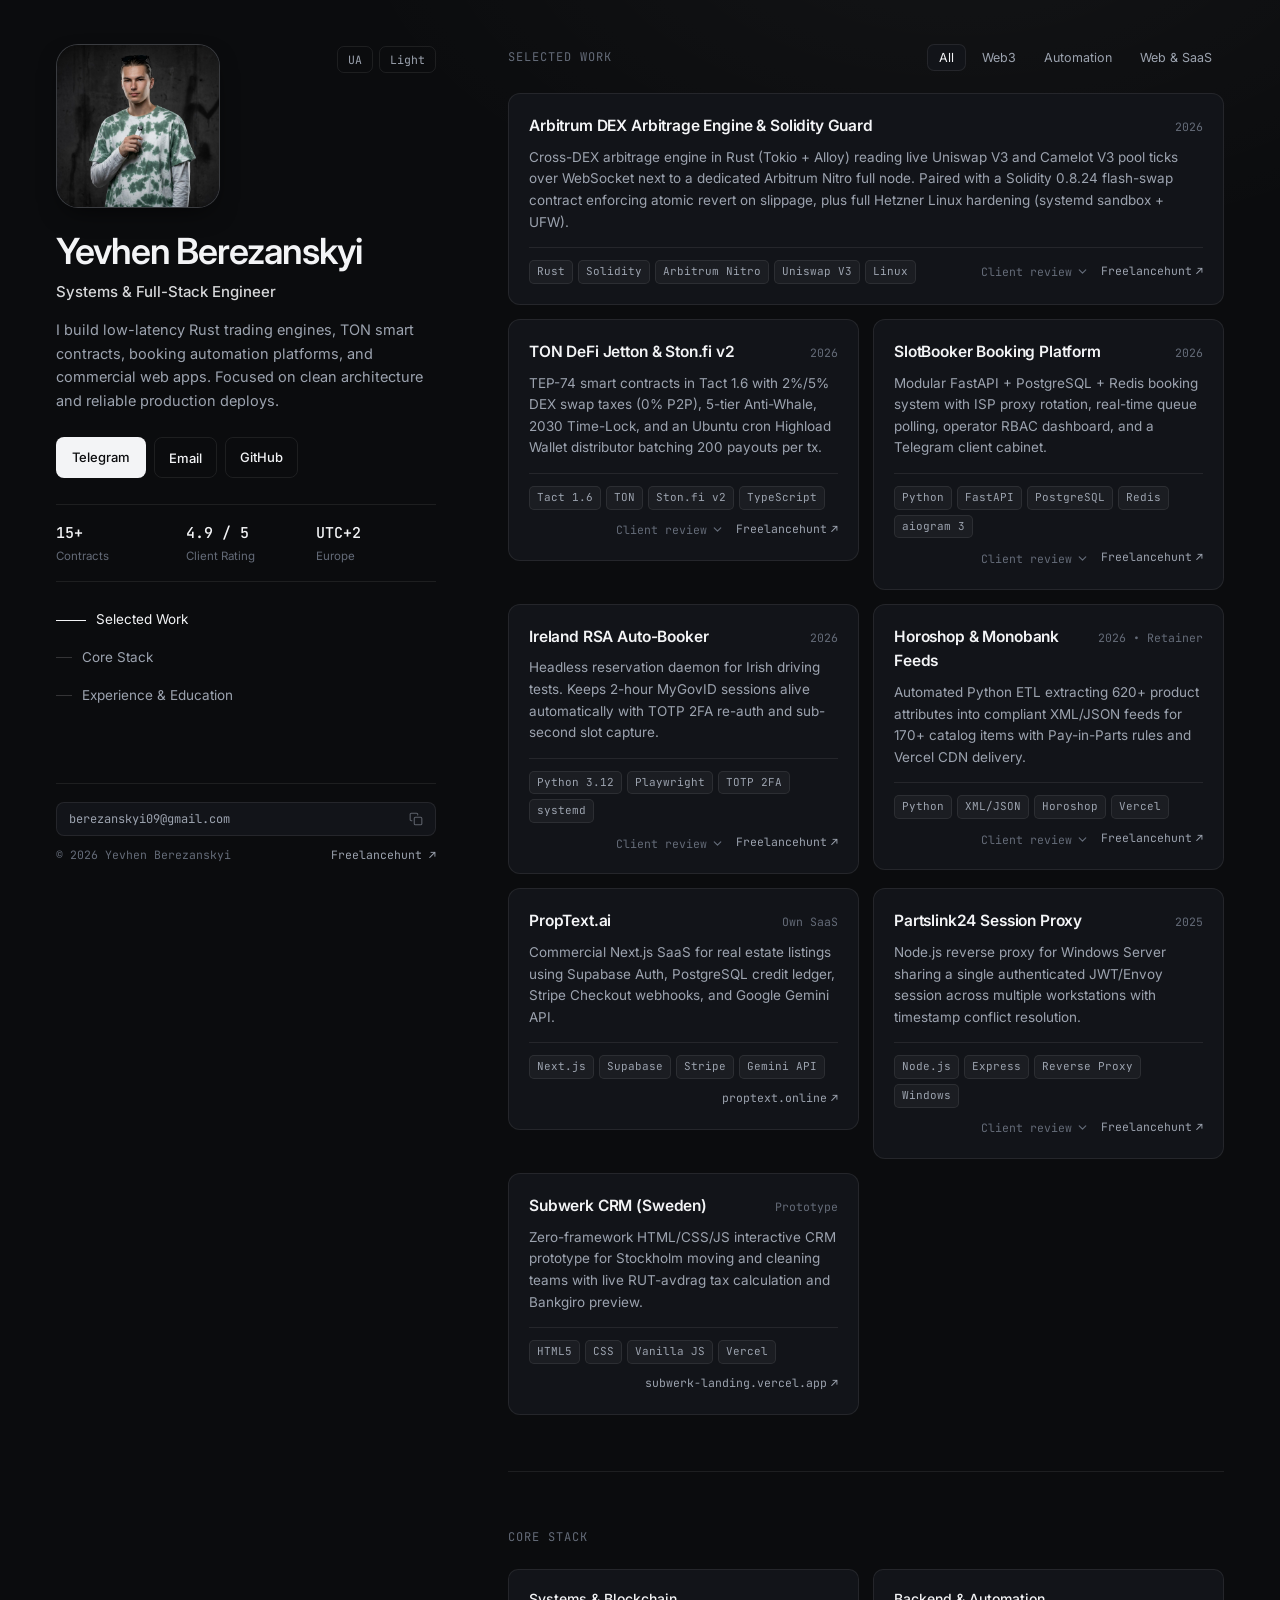
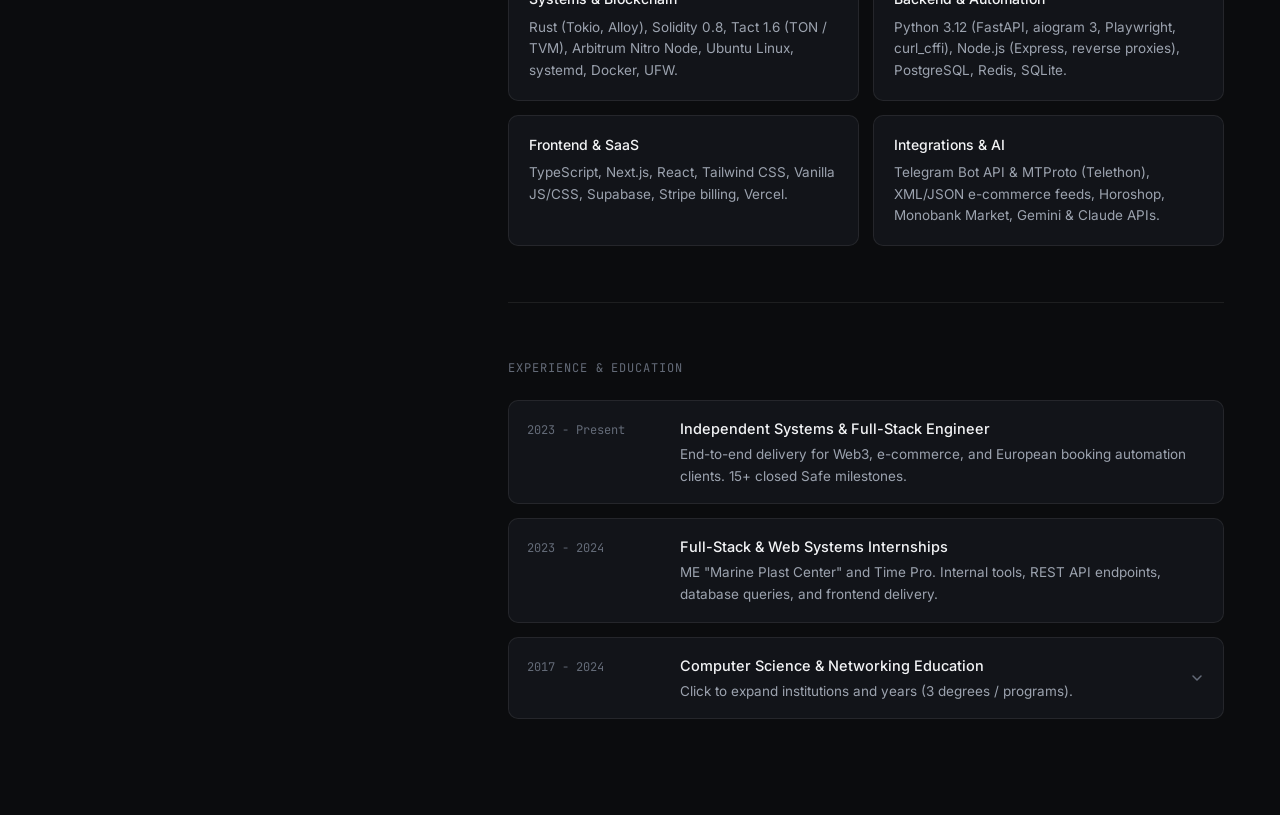
==== commit 3b1b9133: "style(sidebar): enlarge portrait to 164x164 to balance vertical whitespace" ====
--- a/index.html
+++ b/index.html
@@ -138,9 +138,9 @@
 
     /* Clean Portrait Frame */
     .avatar-wrap {
-      width: 82px;
-      height: 82px;
-      border-radius: 18px;
+      width: 164px;
+      height: 164px;
+      border-radius: 22px;
       overflow: hidden;
       border: 1px solid var(--border-strong);
       box-shadow: var(--avatar-shadow);
@@ -150,15 +150,15 @@
     }
 
     .avatar-wrap:hover {
-      transform: translateY(-2px) scale(1.025);
-      border-color: var(--accent);
+      transform: translateY(-2px) scale(1.02);
+      border-color: var(--text-secondary);
     }
 
     .avatar-img {
       width: 100%;
       height: 100%;
       object-fit: cover;
-      object-position: 50% 14%;
+      object-position: 50% 12%;
       display: block;
       transition: transform 0.6s var(--ease-out);
     }
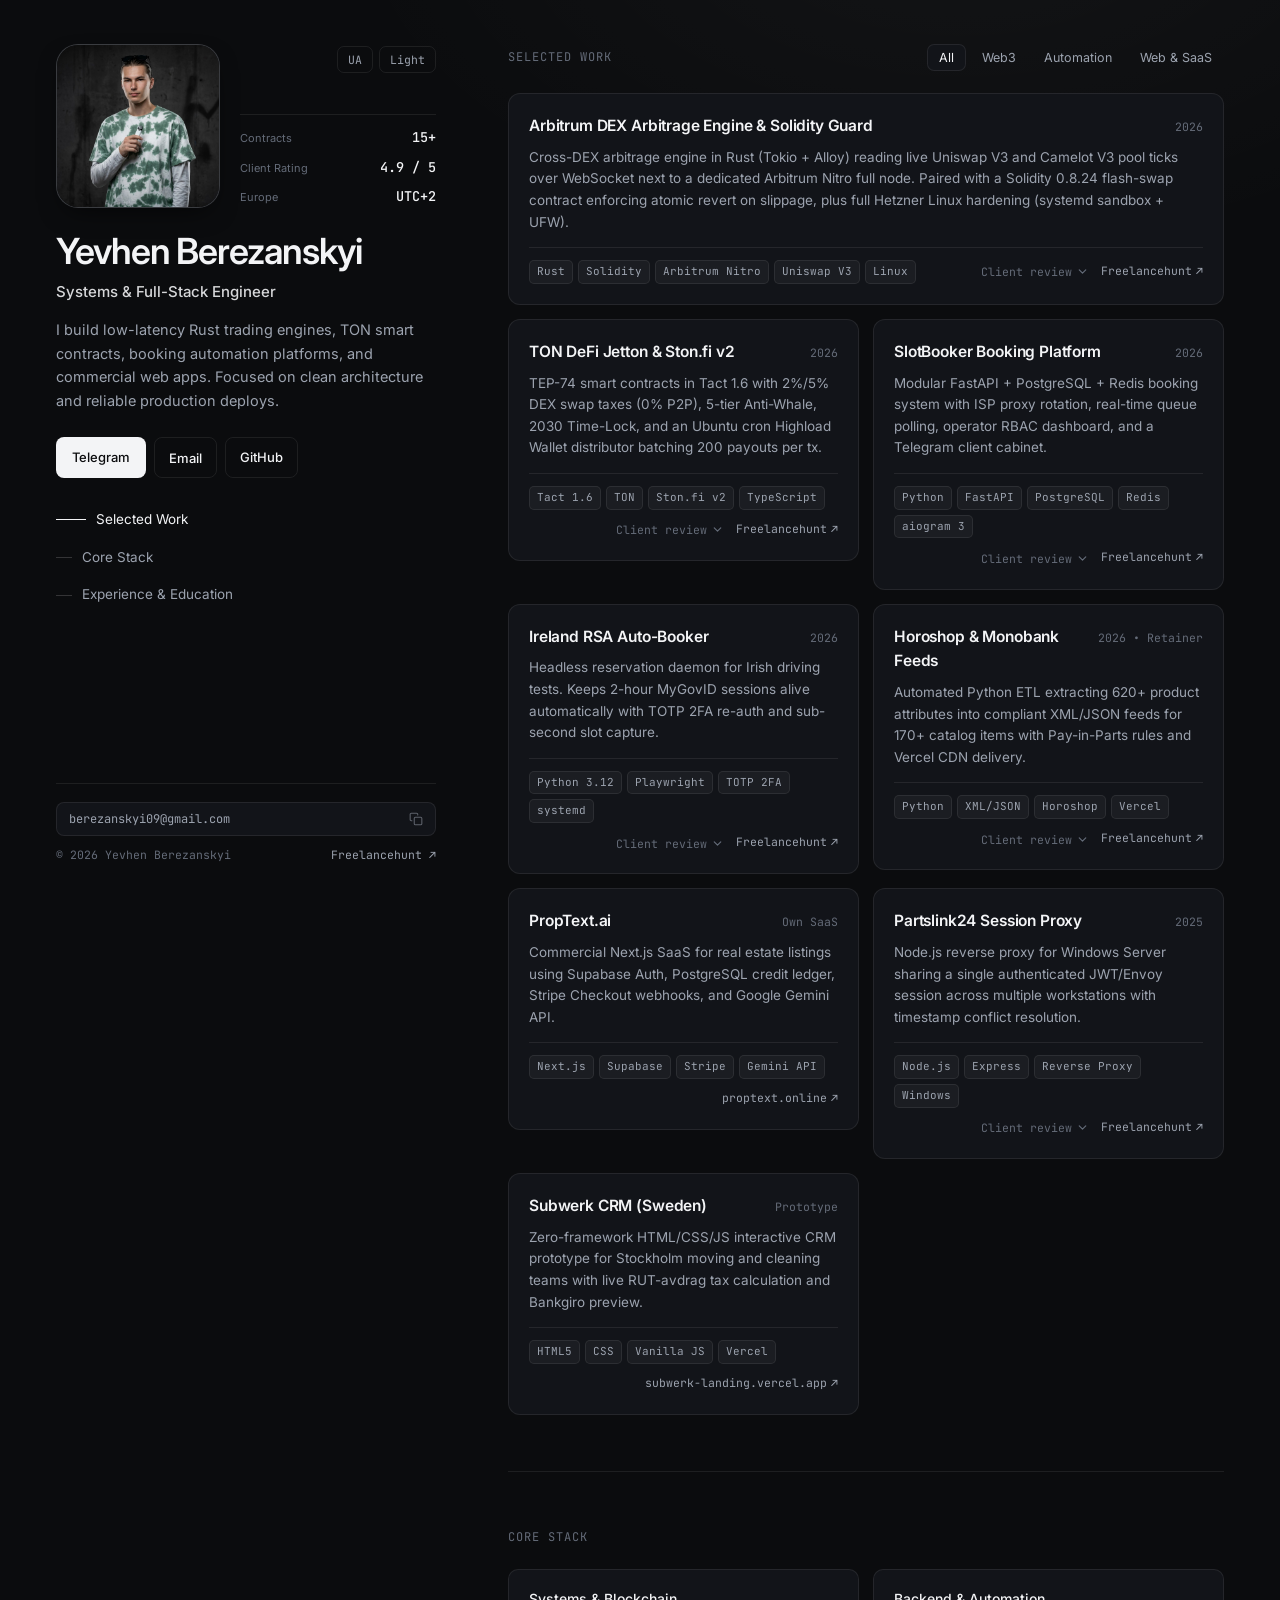
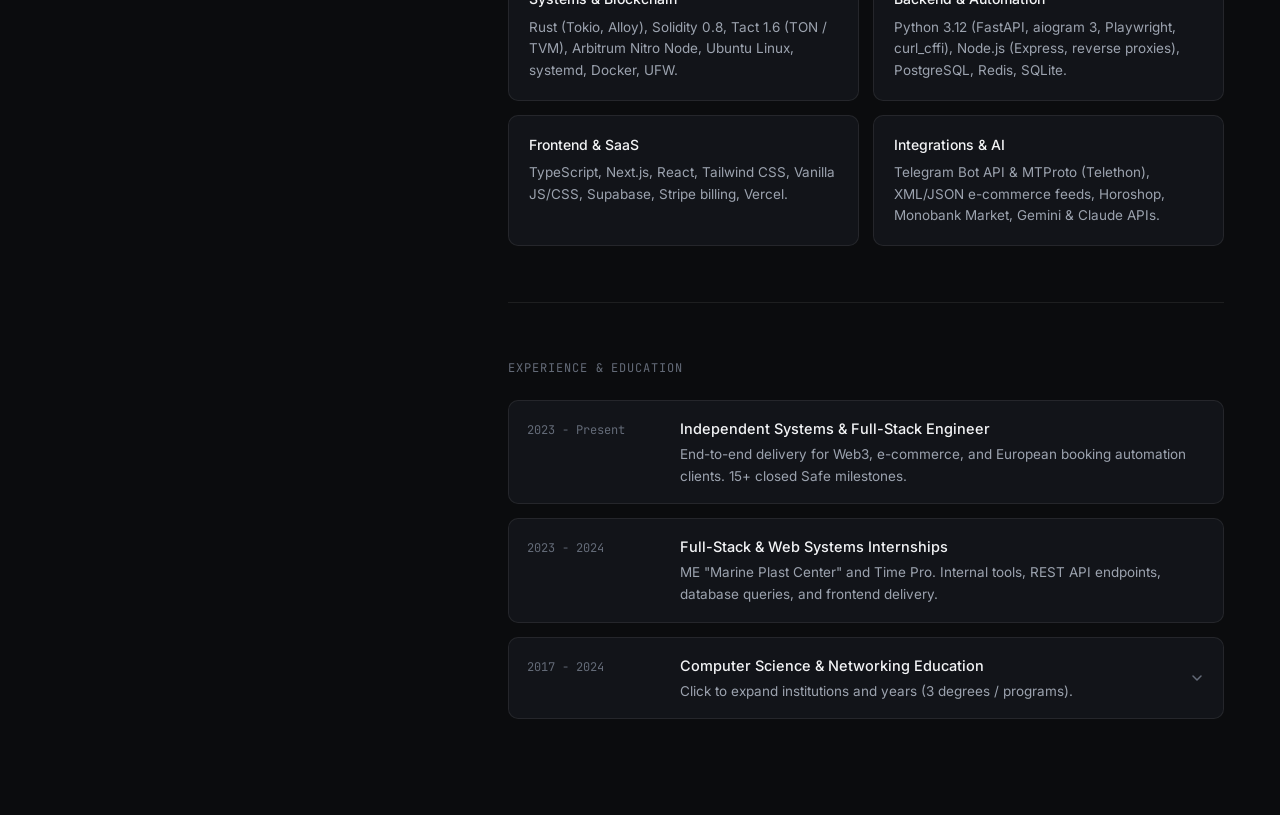
==== commit 53156e6a: "style(sidebar): adopt variant C header with 164x164 portrait and side metrics" ====
--- a/index.html
+++ b/index.html
@@ -130,10 +130,44 @@
     }
 
     .top-bar {
-      display: flex;
-      align-items: flex-start;
+      display: grid;
+      grid-template-columns: 164px 1fr;
+      gap: 20px;
+      align-items: stretch;
+      margin-bottom: 24px;
+    }
+
+    .top-right-col {
+      display: flex;
+      flex-direction: column;
       justify-content: space-between;
-      margin-bottom: 24px;
+      align-items: flex-end;
+    }
+
+    .side-metrics {
+      width: 100%;
+      display: flex;
+      flex-direction: column;
+      gap: 8px;
+      padding-top: 12px;
+      border-top: 1px solid var(--border);
+      transition: border-color 0.4s var(--ease-soft);
+    }
+
+    .side-metric-row {
+      display: flex;
+      align-items: baseline;
+      justify-content: space-between;
+      gap: 8px;
+    }
+
+    .side-metric-row .metric-val {
+      font-size: 13.5px;
+    }
+
+    .side-metric-row .metric-lbl {
+      font-size: 11px;
+      margin-top: 0;
     }
 
     /* Clean Portrait Frame */
@@ -977,9 +1011,25 @@
           <div class="avatar-wrap" id="avatarTrigger" title="Yevhen Berezanskyi">
             <img class="avatar-img" src="images/yevhen-pro-studio.jpg" alt="Yevhen Berezanskyi" />
           </div>
-          <div class="controls">
-            <button class="pill-btn" id="langToggle" type="button">UA</button>
-            <button class="pill-btn" id="themeToggle" type="button">Light</button>
+          <div class="top-right-col">
+            <div class="controls">
+              <button class="pill-btn" id="langToggle" type="button">UA</button>
+              <button class="pill-btn" id="themeToggle" type="button">Light</button>
+            </div>
+            <div class="side-metrics">
+              <div class="side-metric-row">
+                <span class="metric-lbl" data-i18n="m_1">Contracts</span>
+                <span class="metric-val">15+</span>
+              </div>
+              <div class="side-metric-row">
+                <span class="metric-lbl" data-i18n="m_2">Client Rating</span>
+                <span class="metric-val">4.9 / 5</span>
+              </div>
+              <div class="side-metric-row">
+                <span class="metric-lbl" data-i18n="m_3">Europe</span>
+                <span class="metric-val">UTC+2</span>
+              </div>
+            </div>
           </div>
         </div>
 
@@ -995,21 +1045,6 @@
           <a class="btn-primary" href="https://t.me/eugene_br1zz" target="_blank" rel="noopener" data-i18n="cta_tg">Telegram</a>
           <button class="btn-secondary copy-email" type="button" data-email="berezanskyi09@gmail.com" data-i18n="cta_email">Email</button>
           <a class="btn-secondary" href="https://github.com/Br1zz1713" target="_blank" rel="noopener">GitHub</a>
-        </div>
-
-        <div class="metrics anim-enter delay-3">
-          <div>
-            <div class="metric-val">15+</div>
-            <div class="metric-lbl" data-i18n="m_1">Contracts</div>
-          </div>
-          <div>
-            <div class="metric-val">4.9 / 5</div>
-            <div class="metric-lbl" data-i18n="m_2">Client Rating</div>
-          </div>
-          <div>
-            <div class="metric-val">UTC+2</div>
-            <div class="metric-lbl" data-i18n="m_3">Europe</div>
-          </div>
         </div>
 
         <nav class="side-nav anim-enter delay-4">
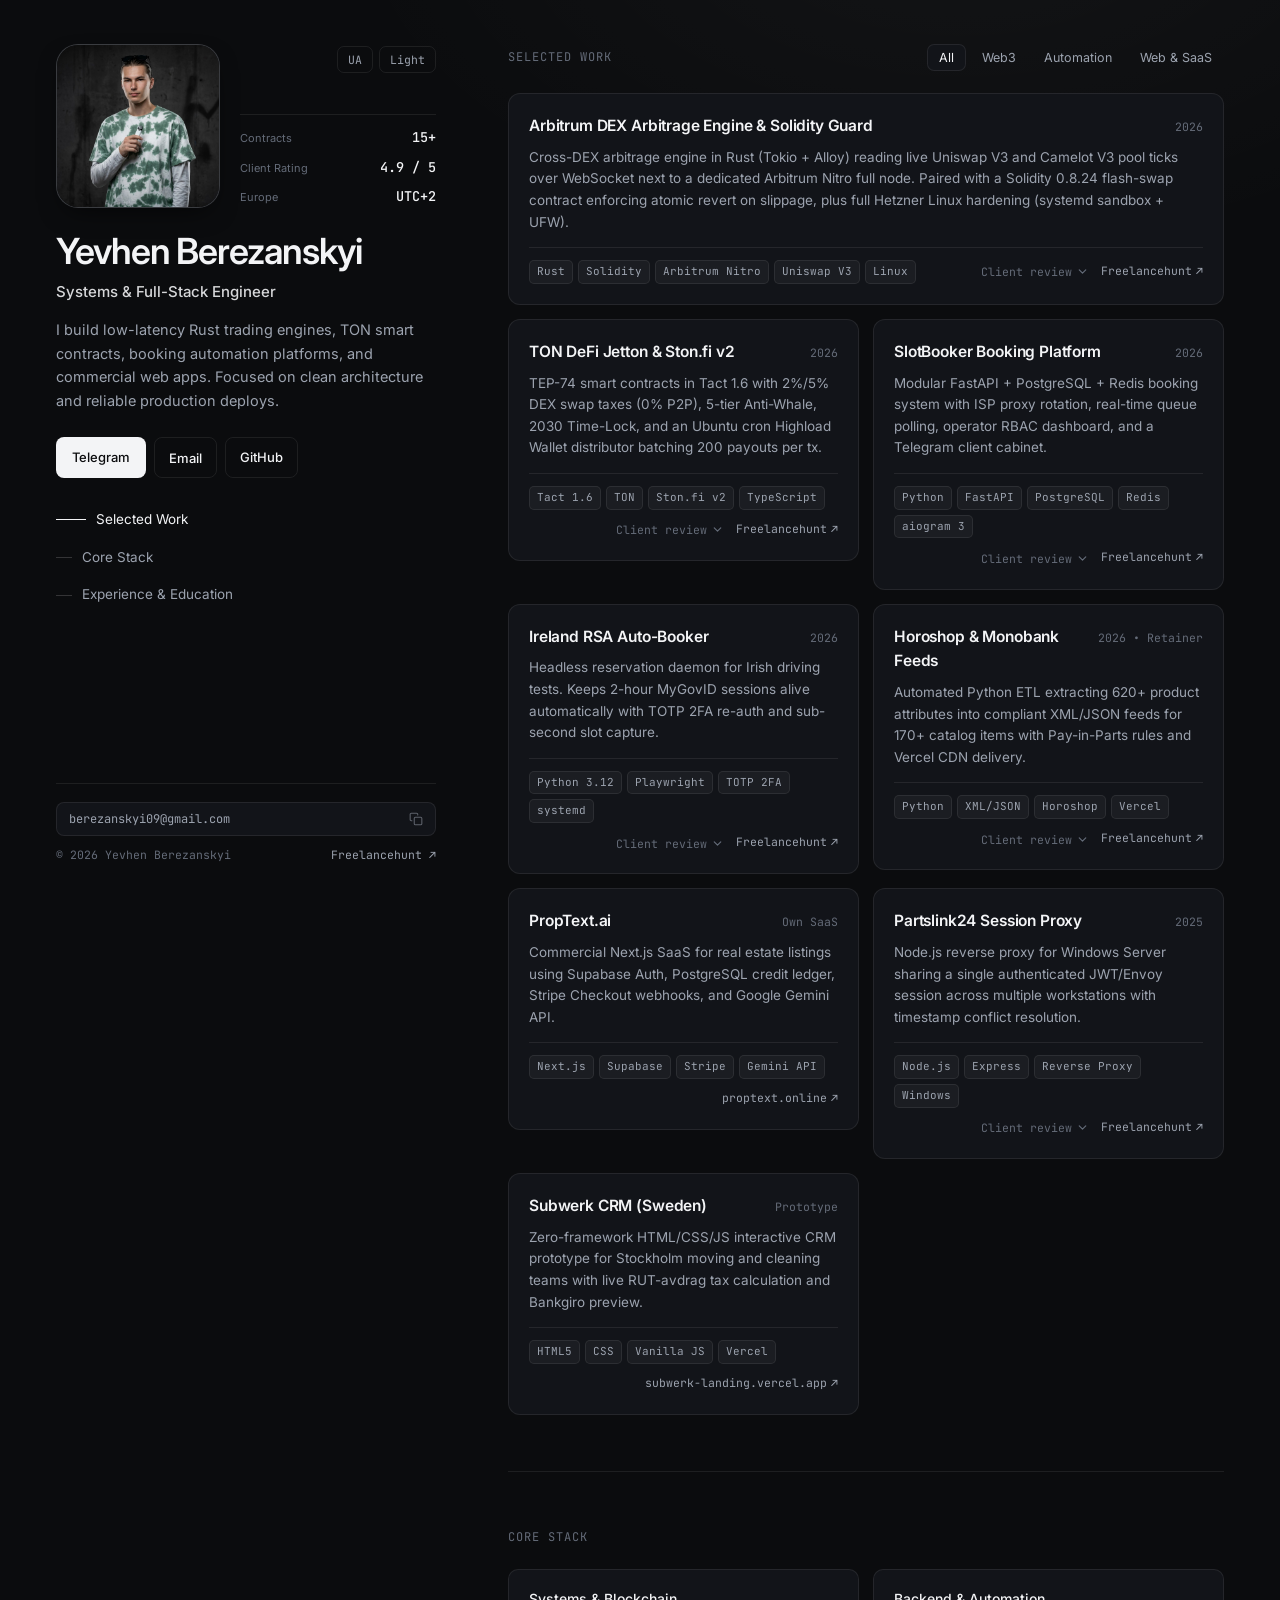
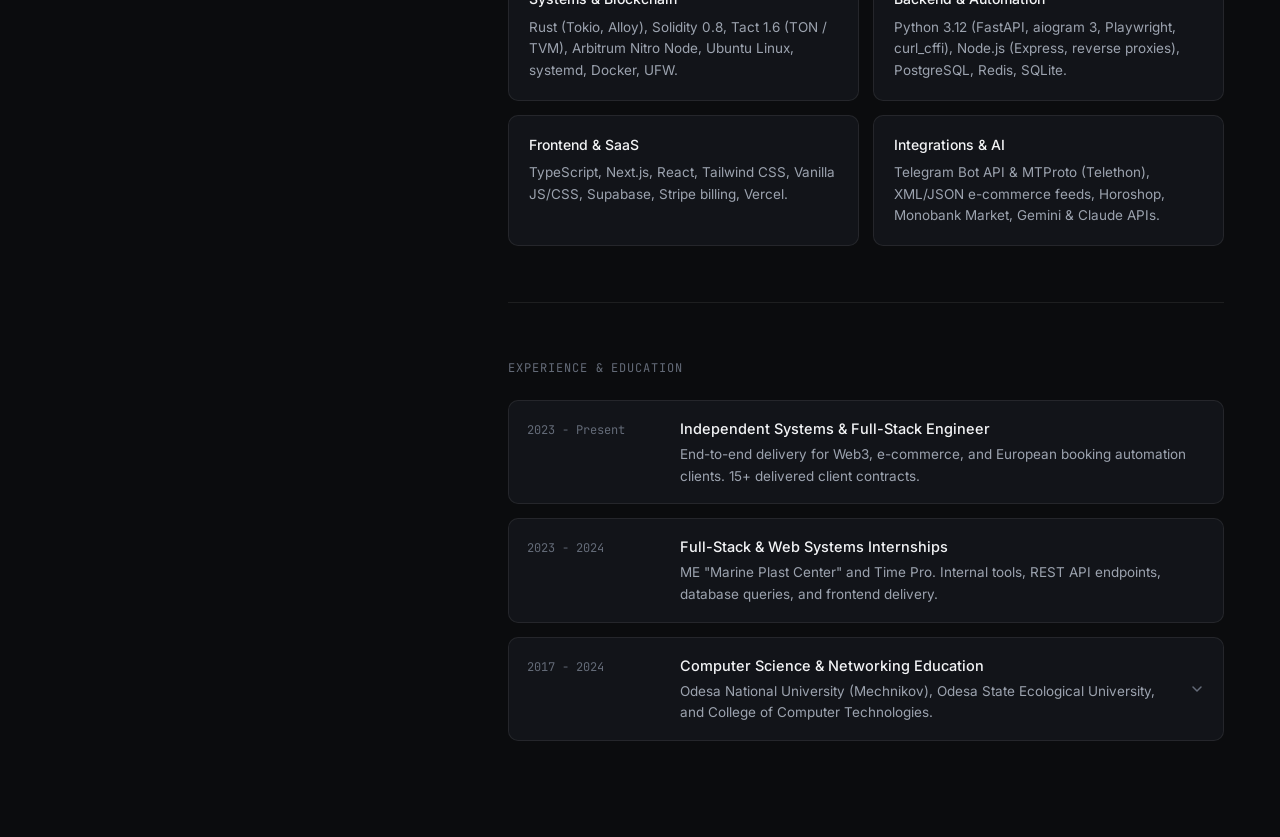
==== commit 8bef58bd: "polish(ux): mobile 480px header sizing, refined copy & theme/lang persistence" ====
--- a/index.html
+++ b/index.html
@@ -986,6 +986,25 @@
       }
       .case-card.featured {
         grid-column: span 1;
+      }
+    }
+
+    @media (max-width: 480px) {
+      .top-bar {
+        grid-template-columns: 116px 1fr;
+        gap: 14px;
+      }
+      .avatar-wrap {
+        width: 116px;
+        height: 116px;
+        border-radius: 18px;
+      }
+      .side-metrics {
+        gap: 5px;
+        padding-top: 8px;
+      }
+      .side-metric-row .metric-val {
+        font-size: 12.5px;
       }
     }
 
@@ -1379,11 +1398,11 @@
         st_4_t: 'Integrations & AI',
         sec_exp: 'Experience & Education',
         exp_1_r: 'Independent Systems & Full-Stack Engineer',
-        exp_1_d: 'End-to-end delivery for Web3, e-commerce, and European booking automation clients. 15+ closed Safe milestones.',
+        exp_1_d: 'End-to-end delivery for Web3, e-commerce, and European booking automation clients. 15+ delivered client contracts.',
         exp_2_r: 'Full-Stack & Web Systems Internships',
         exp_2_d: 'ME "Marine Plast Center" and Time Pro. Internal tools, REST API endpoints, database queries, and frontend delivery.',
         exp_3_r: 'Computer Science & Networking Education',
-        exp_3_d: 'Click to expand institutions and years (3 degrees / programs).',
+        exp_3_d: 'Odesa National University (Mechnikov), Odesa State Ecological University, and College of Computer Technologies.',
         edu_1_s: 'Odesa National University named after I. I. Mechnikov',
         edu_1_d: 'Information Technologies & Software Systems. Algorithms, distributed computing, and software verification.',
         edu_2_s: 'Odesa State Ecological University',
@@ -1416,7 +1435,7 @@
         exp_2_r: 'Стажування Full-Stack / Web Systems',
         exp_2_d: 'КП "Marine Plast Center" та Time Pro. Внутрішні інструменти, REST API, оптимізація баз даних та фронтенд.',
         exp_3_r: 'Профільна освіта (CS & Мережі)',
-        exp_3_d: 'Натисніть, щоб розгорнути навчальні заклади та роки навчання.',
+        exp_3_d: 'ОНУ ім. І. І. Мечникова, ОДЕКУ та Одеський фаховий коледж комп’ютерних технологій.',
         edu_1_s: 'Одеський національний університет ім. І. І. Мечникова',
         edu_1_d: 'Інформаційні технології та програмні системи. Алгоритми, розподілені обчислення та верифікація ПЗ.',
         edu_2_s: 'Одеський державний екологічний університет (ОДЕКУ)',
@@ -1426,8 +1445,15 @@
       }
     };
 
-    let currentLang = 'en';
+    let currentLang = localStorage.getItem('yb_lang') || 'en';
     let currentFilter = 'all';
+
+    // Restore saved theme
+    const savedTheme = localStorage.getItem('yb_theme');
+    if (savedTheme === 'light' || savedTheme === 'dark') {
+      document.documentElement.setAttribute('data-theme', savedTheme);
+      document.getElementById('themeToggle').textContent = savedTheme === 'dark' ? 'Light' : 'Dark';
+    }
 
     function renderCases() {
       const grid = document.getElementById('casesGrid');
@@ -1495,6 +1521,7 @@
 
     document.getElementById('langToggle').addEventListener('click', () => {
       currentLang = currentLang === 'en' ? 'ua' : 'en';
+      localStorage.setItem('yb_lang', currentLang);
       applyLang();
     });
 
@@ -1502,6 +1529,7 @@
       const html = document.documentElement;
       const next = html.getAttribute('data-theme') === 'dark' ? 'light' : 'dark';
       html.setAttribute('data-theme', next);
+      localStorage.setItem('yb_theme', next);
       document.getElementById('themeToggle').textContent = next === 'dark' ? 'Light' : 'Dark';
     });
 
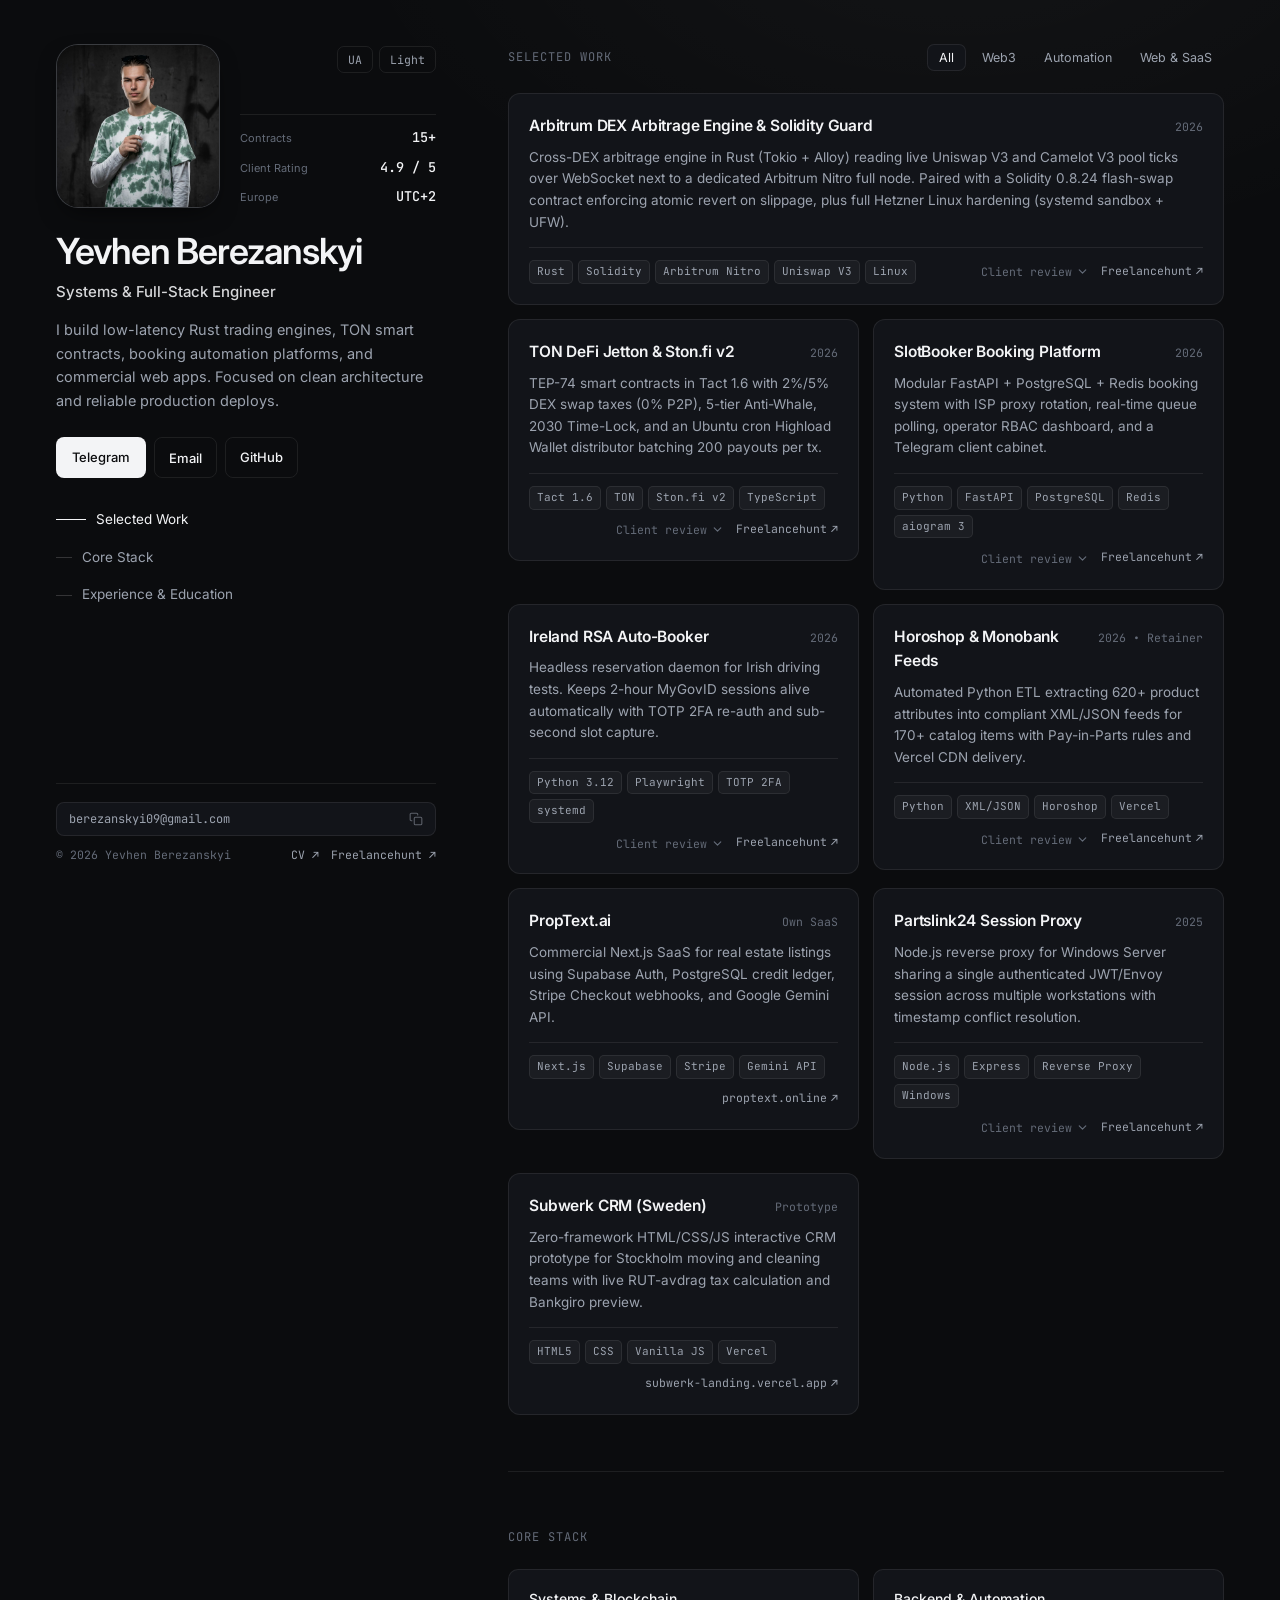
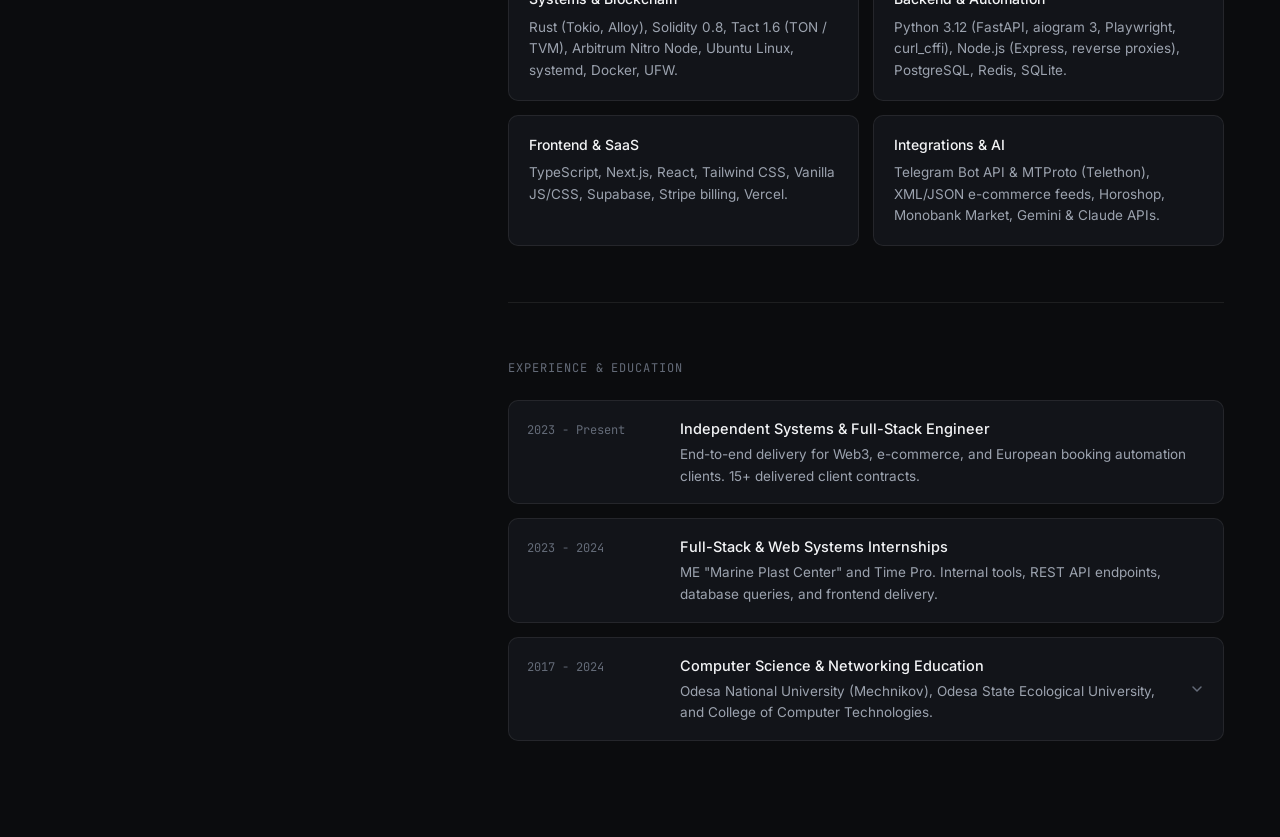
==== commit 9971b691: "feat(resume): linear monochrome EN/UA CVs & language-aware CV link in portfolio" ====
--- a/index.html
+++ b/index.html
@@ -8,8 +8,8 @@
   <meta property="og:title" content="Yevhen Berezanskyi | Systems & Full-Stack Engineer" />
   <meta property="og:description" content="Rust trading engines, TON smart contracts, booking automation platforms, and commercial web apps." />
   <meta property="og:image" content="images/yevhen-pro-studio.jpg" />
-  <link rel="icon" type="image/svg+xml" href="data:image/svg+xml,%3Csvg xmlns='http://www.w3.org/2000/svg' viewBox='0 0 32 32'%3E%3Crect width='32' height='32' rx='8' fill='%230B0C0E'/%3E%3Ctext x='50%25' y='54%25' dominant-baseline='middle' text-anchor='middle' fill='%23F3F4F6' font-family='sans-serif' font-size='14' font-weight='600'%3EYB%3C/text%3E%3C/svg%3E" />
-  <title>Yevhen Berezanskyi | Systems &amp; Full-Stack Engineer</title>
+  <title>Yevhen Berezanskyi</title>
+  <link rel="icon" type="image/svg+xml" href="data:image/svg+xml,%3Csvg xmlns='http://www.w3.org/2000/svg' viewBox='0 0 32 32'%3E%3Crect x='1' y='1' width='30' height='30' rx='8' fill='%23111318' stroke='%23ffffff' stroke-opacity='0.18' stroke-width='1.5'/%3E%3Cpath d='M10 9.5L16 17.5L22 9.5M16 17.5V23.5' fill='none' stroke='%23F3F4F6' stroke-width='2.6' stroke-linecap='round' stroke-linejoin='round'/%3E%3C/svg%3E" />
   <link rel="preconnect" href="https://fonts.googleapis.com" />
   <link rel="preconnect" href="https://fonts.gstatic.com" crossorigin />
   <link href="https://fonts.googleapis.com/css2?family=Inter:wght@400;500;600&family=JetBrains+Mono:wght@400;500&display=swap" rel="stylesheet" />
@@ -436,6 +436,12 @@
       color: var(--text-primary);
     }
 
+    .footer-links-inline {
+      display: inline-flex;
+      align-items: center;
+      gap: 12px;
+    }
+
     /* Right Scrollable Column */
     .content {
       padding: 44px 0 96px;
@@ -718,10 +724,7 @@
     }
 
     .stack-card:hover {
-      transform: translateY(-2px);
       border-color: var(--border-strong);
-      background: var(--surface-hover);
-      box-shadow: var(--card-shadow);
     }
 
     .stack-card h3 {
@@ -757,10 +760,7 @@
     }
 
     .exp-item:hover {
-      transform: translateY(-2px);
       border-color: var(--border-strong);
-      background: var(--surface-hover);
-      box-shadow: var(--card-shadow);
     }
 
     .exp-date {
@@ -951,7 +951,36 @@
       transform: translateX(-50%) translateY(0);
     }
 
+    .mobile-footer {
+      display: none;
+      flex-direction: column;
+      gap: 14px;
+      margin-top: 48px;
+      padding-top: 28px;
+      border-top: 1px solid var(--border);
+    }
+
+    .mobile-footer-links {
+      display: flex;
+      flex-wrap: wrap;
+      gap: 8px;
+    }
+
+    .mobile-footer-links a {
+      flex: 1 1 auto;
+      justify-content: center;
+    }
+
     @media (max-width: 1024px) {
+      .sidebar-footer {
+        display: none;
+      }
+      .mobile-footer {
+        display: flex;
+      }
+      .hero-actions {
+        margin-bottom: 0;
+      }
       .shell {
         grid-template-columns: 1fr;
         gap: 32px;
@@ -1083,7 +1112,10 @@
         </button>
         <div class="footer-meta">
           <span>&copy; 2026 Yevhen Berezanskyi</span>
-          <a href="https://freelancehunt.com/freelancer/berezanskyi09.html" target="_blank" rel="noopener">Freelancehunt &nearr;</a>
+          <span class="footer-links-inline">
+            <a class="cv-link" href="resume/Resume_Yevhen_Berezanskyi_EN.html" target="_blank" rel="noopener">CV &nearr;</a>
+            <a href="https://freelancehunt.com/freelancer/berezanskyi09.html" target="_blank" rel="noopener">Freelancehunt &nearr;</a>
+          </span>
         </div>
       </div>
     </aside>
@@ -1190,6 +1222,25 @@
           </div>
         </div>
       </section>
+      <footer class="mobile-footer">
+        <div class="mobile-footer-links">
+          <a class="btn-primary" href="https://t.me/eugene_br1zz" target="_blank" rel="noopener" data-i18n="cta_tg">Telegram</a>
+          <a class="btn-secondary" href="https://github.com/Br1zz1713" target="_blank" rel="noopener">GitHub</a>
+          <a class="btn-secondary cv-link" href="resume/Resume_Yevhen_Berezanskyi_EN.html" target="_blank" rel="noopener">CV &nearr;</a>
+          <a class="btn-secondary" href="https://freelancehunt.com/freelancer/berezanskyi09.html" target="_blank" rel="noopener">Freelancehunt &nearr;</a>
+        </div>
+        <button class="footer-email copy-email" type="button" data-email="berezanskyi09@gmail.com">
+          <span>berezanskyi09@gmail.com</span>
+          <svg width="14" height="14" viewBox="0 0 24 24" fill="none" stroke="currentColor" stroke-width="1.8" stroke-linecap="round" stroke-linejoin="round" aria-hidden="true">
+            <rect x="9" y="9" width="13" height="13" rx="2" ry="2"></rect>
+            <path d="M5 15H4a2 2 0 0 1-2-2V4a2 2 0 0 1 2-2h9a2 2 0 0 1 2 2v1"></path>
+          </svg>
+        </button>
+        <div class="footer-meta">
+          <span>&copy; 2026 Yevhen Berezanskyi</span>
+          <span>Europe &bull; UTC+2</span>
+        </div>
+      </footer>
     </main>
   </div>
 
@@ -1265,8 +1316,8 @@
         review: {
           author: { en: 'Yehor Samoilov • Client', ua: 'Єгор Самойлов • Замовник' },
           text: {
-            en: '“A pleasure to collaborate with. Everything was delivered quickly and with high quality.”',
-            ua: '«Было очень приятно сотрудничать. Все сделано быстро и качественно.»'
+            en: '“A true master of his craft who is always a pleasure to work with. Every single project he took on was delivered professionally, with high quality and speed.”',
+            ua: '«Этот человек настоящий мастер своего дела, с которым всегда приятно сотрудничать! Каждый проект, за который он брался, был выполнен профессионально, качественно и быстро!»'
           }
         },
         tags: ['Python', 'FastAPI', 'PostgreSQL', 'Redis', 'aiogram 3'],
@@ -1511,11 +1562,16 @@
 
     function applyLang() {
       const dict = I18N[currentLang];
+      document.title = dict.name;
       document.querySelectorAll('[data-i18n]').forEach(el => {
         const key = el.getAttribute('data-i18n');
         if (dict[key]) el.textContent = dict[key];
       });
       document.getElementById('langToggle').textContent = currentLang === 'en' ? 'UA' : 'EN';
+      const cvHref = currentLang === 'ua'
+        ? 'resume/Resume_Yevhen_Berezanskyi_UA.html'
+        : 'resume/Resume_Yevhen_Berezanskyi_EN.html';
+      document.querySelectorAll('.cv-link').forEach(a => a.setAttribute('href', cvHref));
       renderCases();
     }
 
